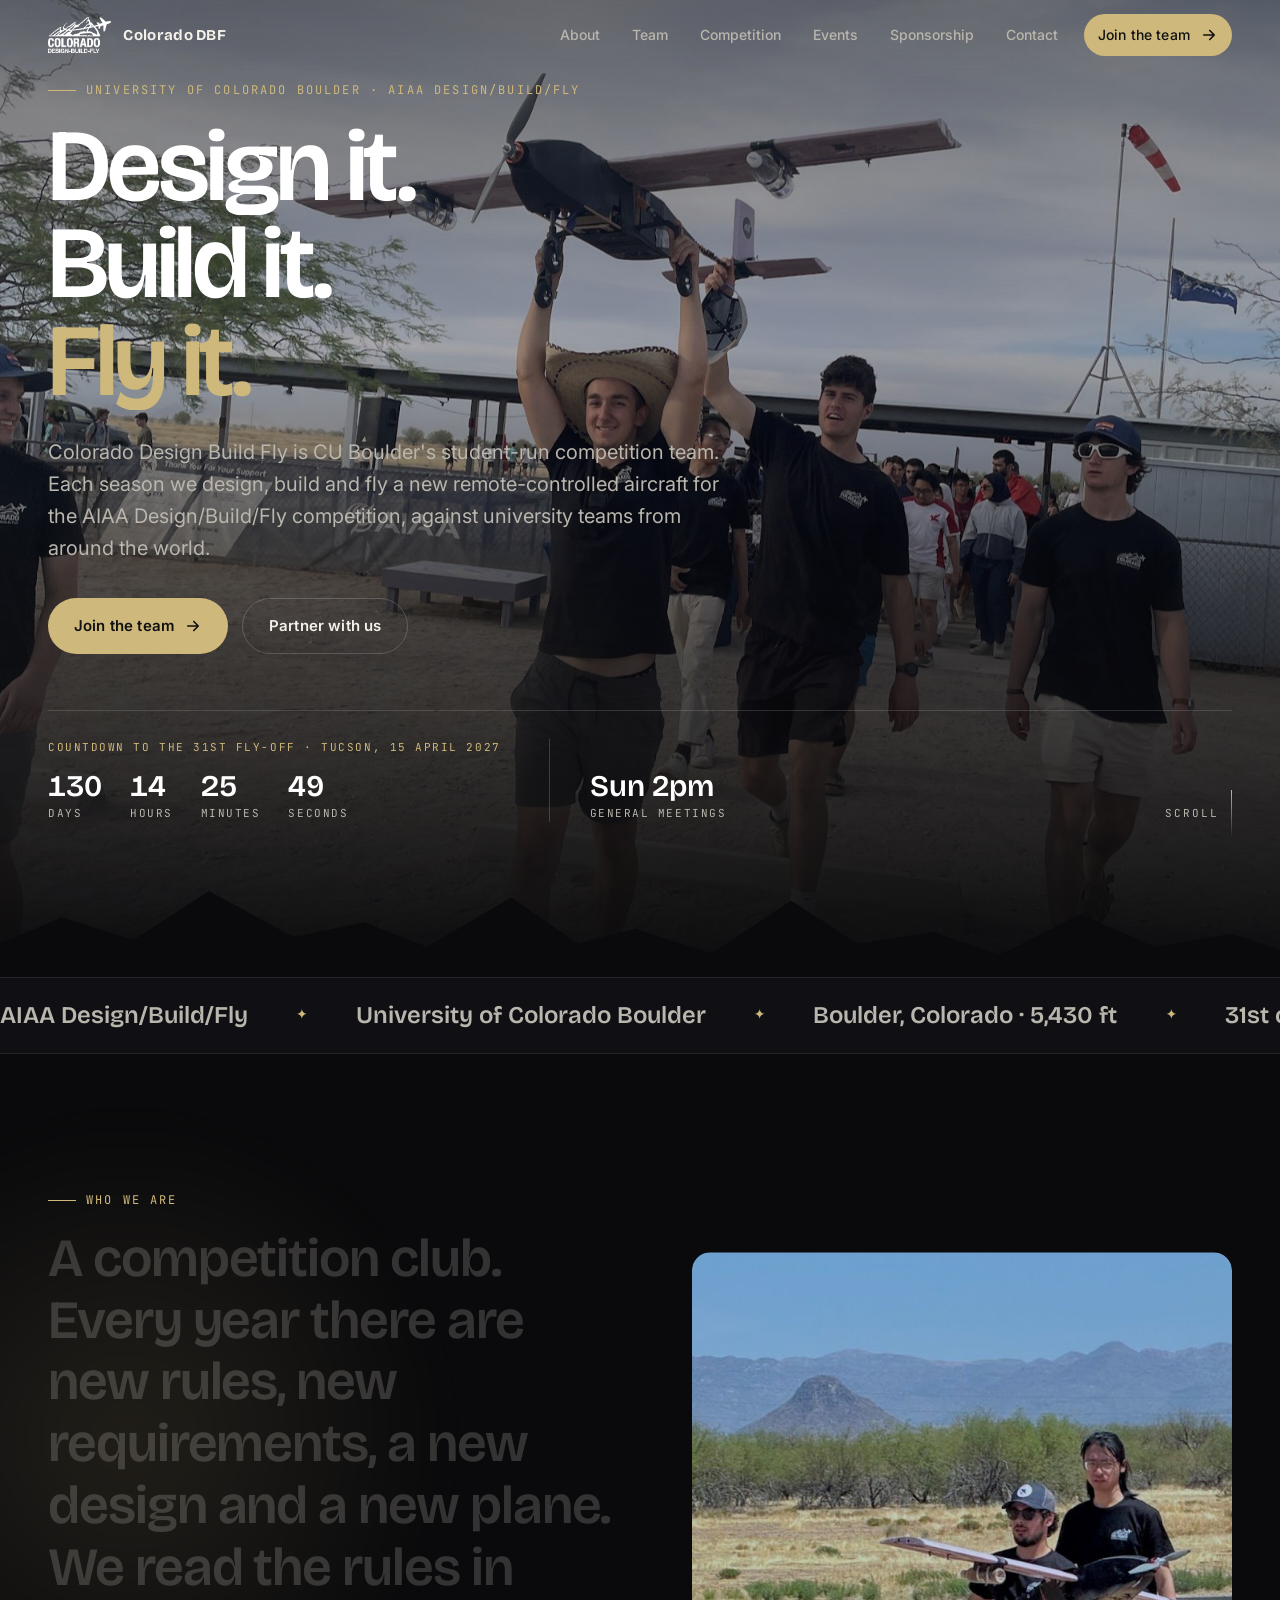
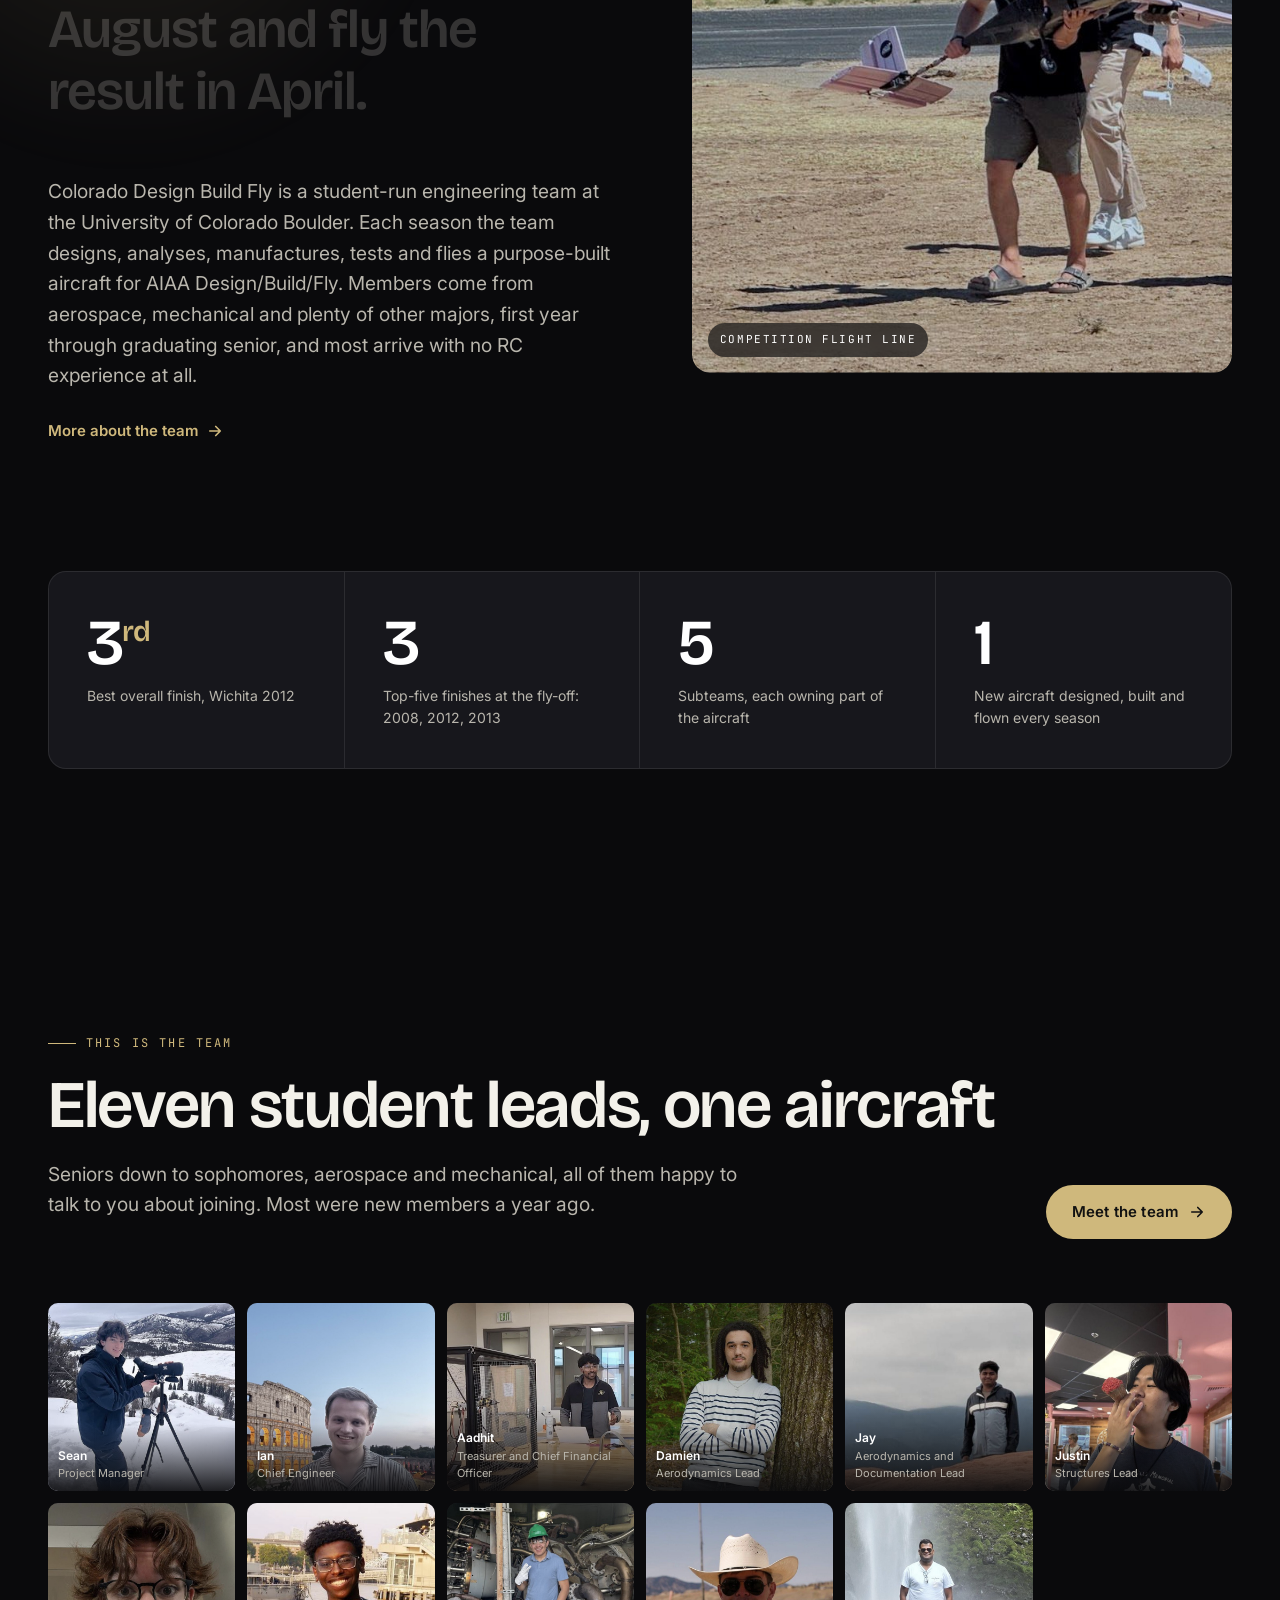
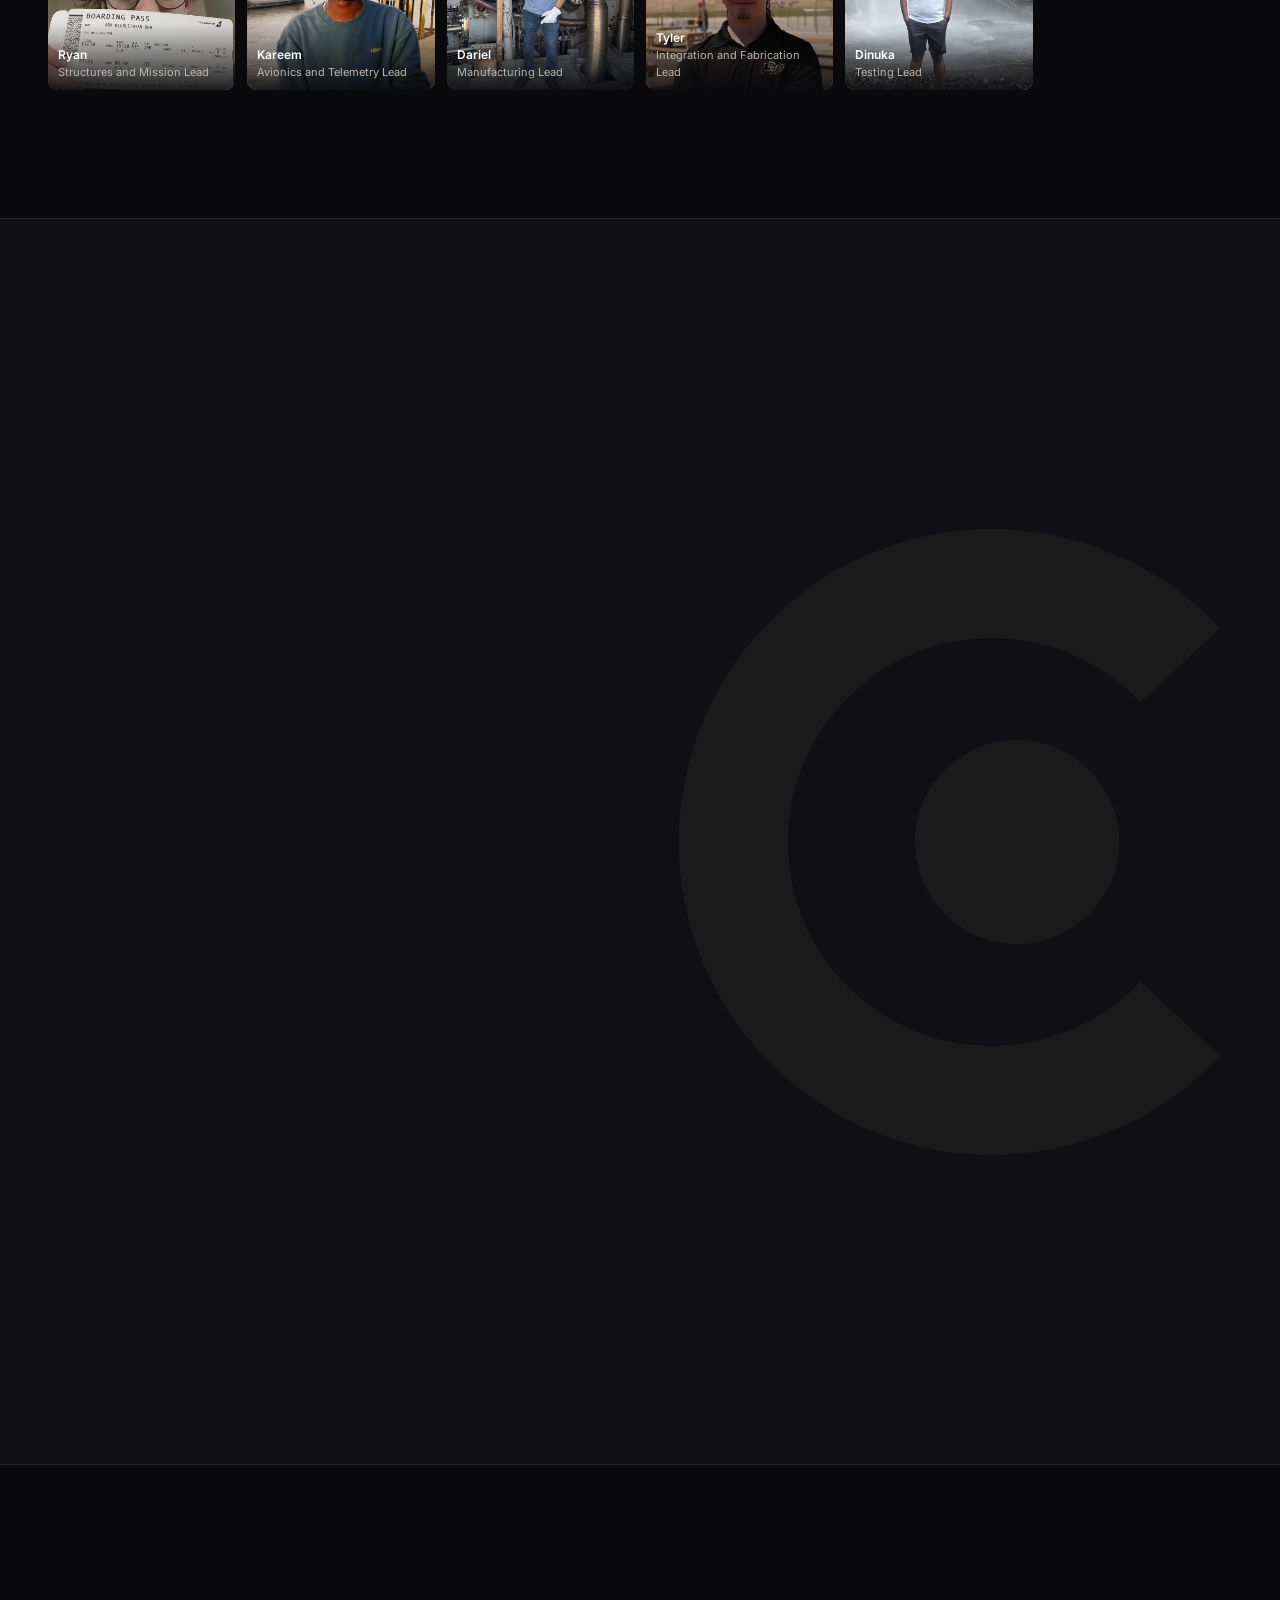
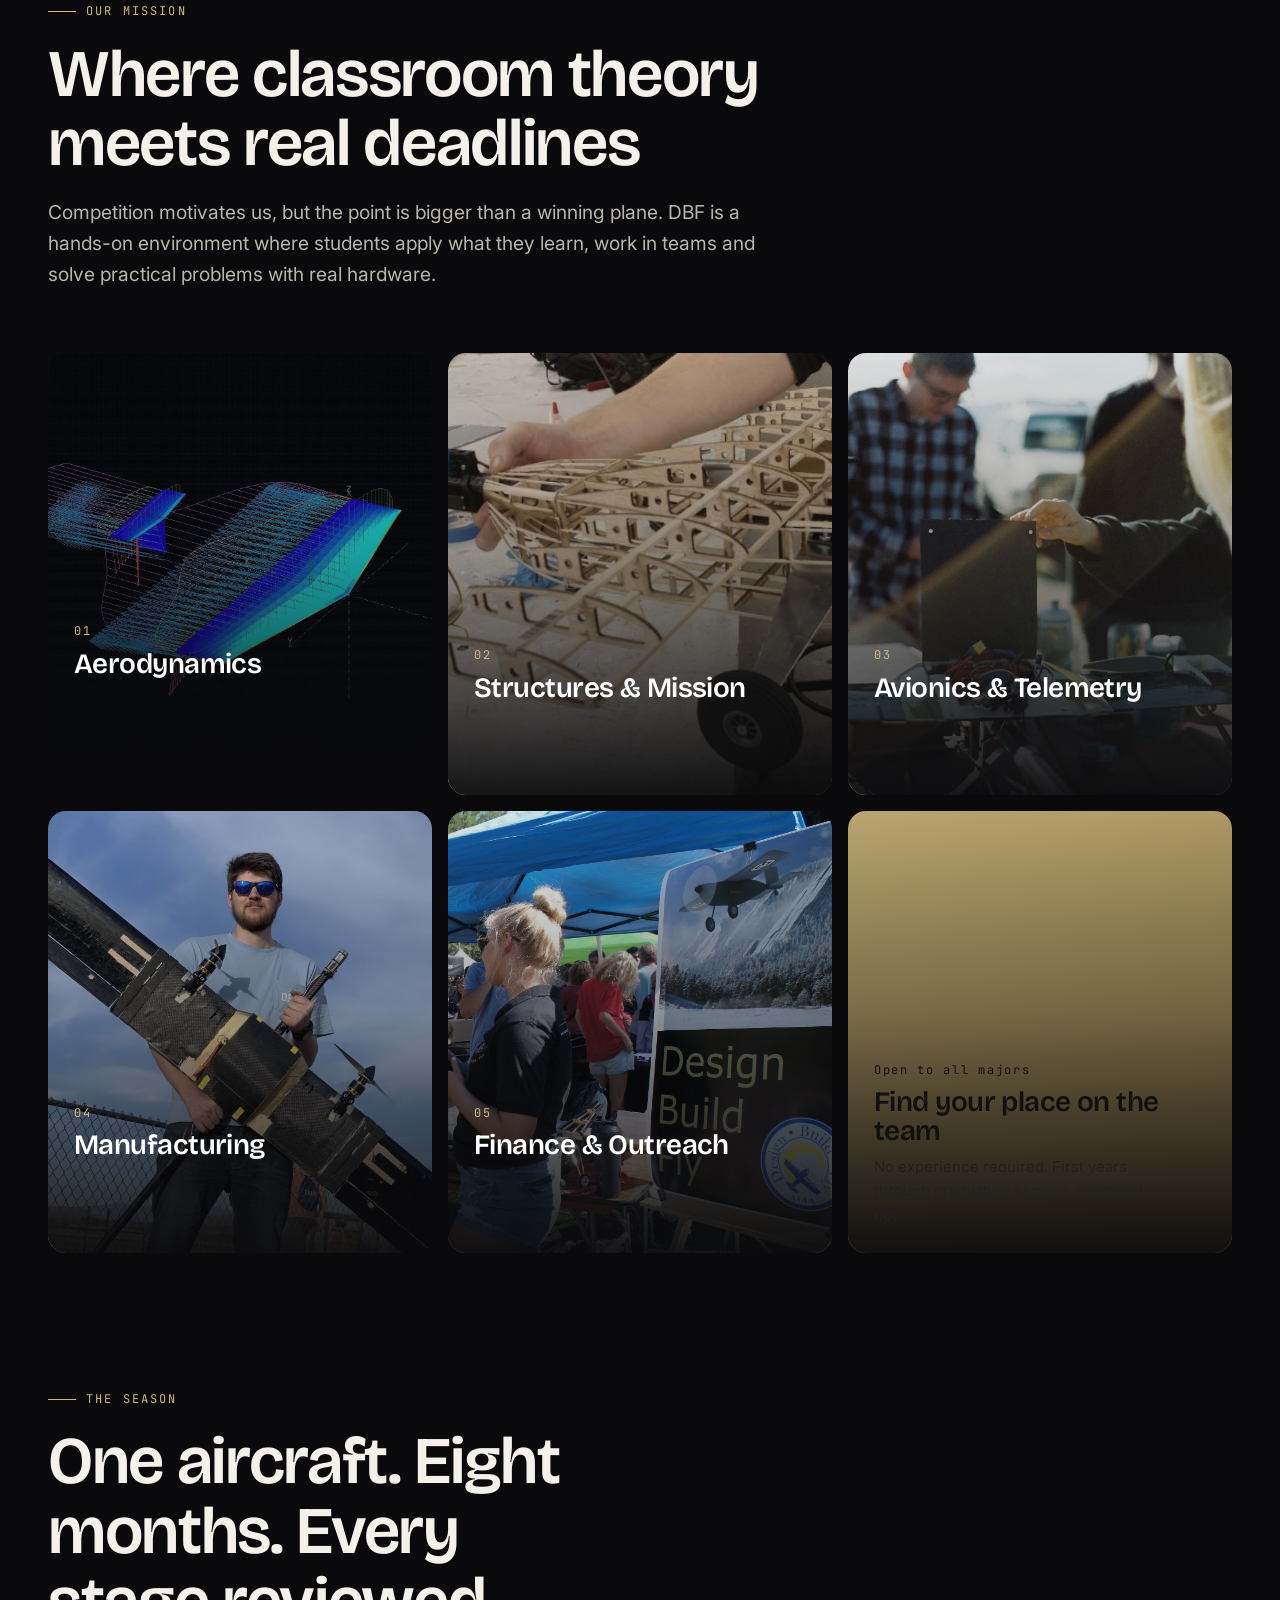
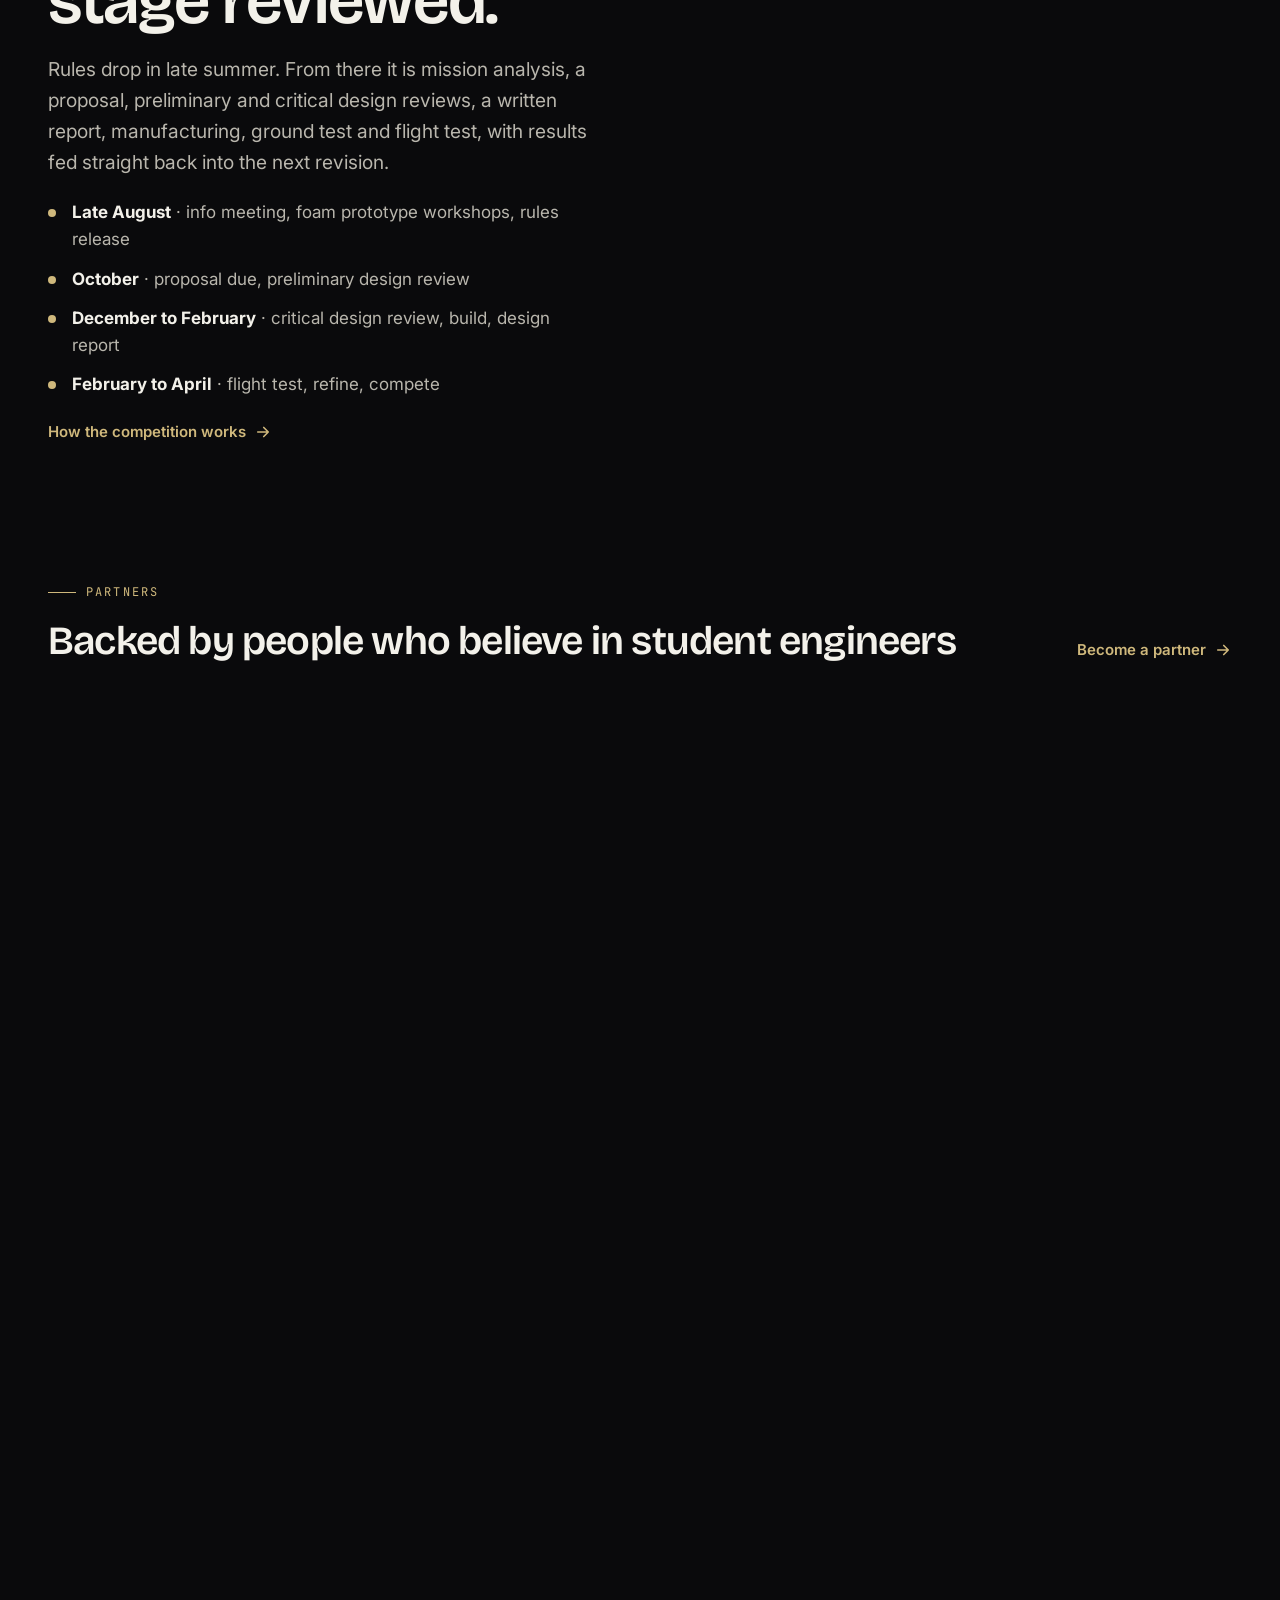
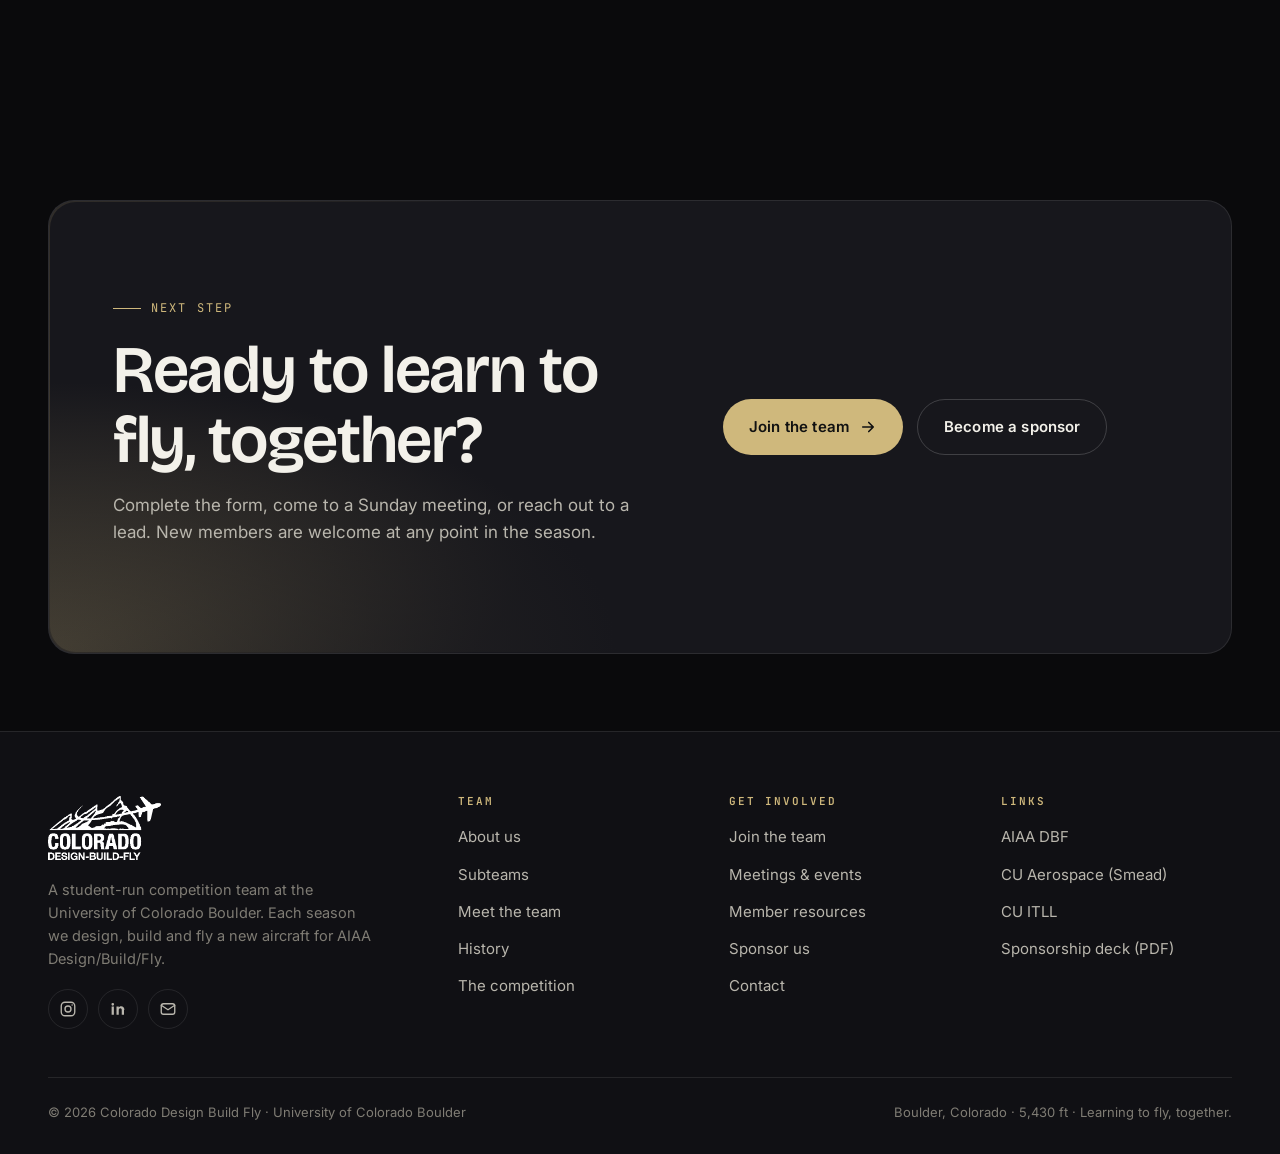
==== index.html @ 548982bf "Add Celsius as a Supporting Partner" ====
<!DOCTYPE html>
<html lang="en">
<head>
  <meta charset="utf-8">
  <meta name="viewport" content="width=device-width, initial-scale=1">
  <title>Colorado Design Build Fly · CU Boulder AIAA DBF Team</title>
  <meta name="description" content="Colorado Design Build Fly is the University of Colorado Boulder's student-run team for the AIAA Design/Build/Fly competition. Join us, sponsor us, or follow the season.">
  <link rel="canonical" href="https://www.coloradodbf.org/">
  <meta property="og:title" content="Colorado Design Build Fly · CU Boulder AIAA DBF Team">
  <meta property="og:description" content="Colorado Design Build Fly is the University of Colorado Boulder's student-run team for the AIAA Design/Build/Fly competition. Join us, sponsor us, or follow the season.">
  <meta property="og:image" content="https://www.coloradodbf.org/assets/img/og-image.jpg">
  <meta property="og:type" content="website">
  <meta name="theme-color" content="#0a0a0c">
  <link rel="icon" type="image/png" sizes="32x32" href="assets/img/favicon-32.png">
  <link rel="icon" type="image/png" sizes="192x192" href="assets/img/favicon-192.png">
  <link rel="apple-touch-icon" href="assets/img/apple-touch-icon.png">
  <link rel="preconnect" href="https://fonts.googleapis.com">
  <link rel="preconnect" href="https://fonts.gstatic.com" crossorigin>
  <link href="https://fonts.googleapis.com/css2?family=Bricolage+Grotesque:opsz,wght@12..96,500;12..96,600;12..96,700&family=Inter:wght@400;500;600&family=JetBrains+Mono:wght@400;600&display=swap" rel="stylesheet">
  <link rel="stylesheet" href="assets/css/style.css?v=cecfa8bb">
</head>
<body>
<a class="skip" href="#main">Skip to content</a>
<div class="progress" aria-hidden="true"></div>
<header class="nav">
  <div class="wrap">
    <a class="nav__brand" href="index.html" aria-label="Colorado DBF home">
      <img src="assets/brand/logo-white.png" alt="Colorado Design Build Fly" width="64" height="36">
      <span>Colorado DBF</span>
    </a>
    <nav class="nav__links" aria-label="Primary">
      <a href="about.html">About</a><a href="team.html">Team</a><a href="competition.html">Competition</a><a href="events.html">Events</a><a href="sponsorship.html">Sponsorship</a><a href="contact.html">Contact</a>
      <a class="btn btn--sm nav__cta" href="join.html">Join the team <svg class="arrow" width="18" height="18" viewBox="0 0 24 24" fill="none" stroke="currentColor" stroke-width="2.2" stroke-linecap="round" stroke-linejoin="round"><path d="M5 12h14M13 6l6 6-6 6"/></svg></a>
    </nav>
    <button class="nav__toggle" aria-expanded="false" aria-controls="drawer" aria-label="Menu"><span></span><span></span><span></span></button>
  </div>
</header>
<div class="drawer" id="drawer">
  <a href="index.html">Home</a><a href="about.html">About</a><a href="team.html">Team</a><a href="competition.html">Competition</a><a href="events.html">Events</a><a href="sponsorship.html">Sponsorship</a><a href="contact.html">Contact</a><a href="resources.html">Member resources</a><a href="join.html">Join the team</a>
  <div class="drawer__foot">University of Colorado Boulder · AIAA Design/Build/Fly</div>
</div>
<main id="main">

<section class="hero">
  <div class="hero__media"><img src="assets/img/team/hero-victory.jpg" alt="Colorado DBF members carrying the competition aircraft off the flight line" fetchpriority="high"></div>
  <div class="hero__shade"></div>
  <canvas class="hero__flow" aria-hidden="true"></canvas>
  <div class="wrap hero__inner">
    <span class="eyebrow" style="animation:fadeUp 1s .2s var(--ease-out) forwards;opacity:0">University of Colorado Boulder · AIAA Design/Build/Fly</span>
    <h1 class="h-xl hero__title">
      <span class="line"><span>Design it.</span></span>
      <span class="line"><span>Build it.</span></span>
      <span class="line"><span><em>Fly it.</em></span></span>
    </h1>
    <p class="hero__sub">Colorado Design Build Fly is CU Boulder's student-run competition team. Each season we design, build and fly a new remote-controlled aircraft for the AIAA Design/Build/Fly competition, against university teams from around the world.</p>
    <div class="btn-row hero__cta">
      <a class="btn" href="join.html">Join the team <svg class="arrow" width="18" height="18" viewBox="0 0 24 24" fill="none" stroke="currentColor" stroke-width="2.2" stroke-linecap="round" stroke-linejoin="round"><path d="M5 12h14M13 6l6 6-6 6"/></svg></a>
      <a class="btn btn--ghost" href="sponsorship.html">Partner with us</a>
    </div>
    <div class="hero__meta hero__meta--count">
      <div class="countdown" data-countdown="2027-04-15T08:00:00-07:00" data-countdown-end="2027-04-18T20:00:00-07:00">
        <span class="countdown__label">Countdown to the 31st fly-off · Tucson, 15 April 2027</span>
        <div class="countdown__units">
          <div><b data-cd="d">0</b><small>Days</small></div>
          <div><b data-cd="h">00</b><small>Hours</small></div>
          <div><b data-cd="m">00</b><small>Minutes</small></div>
          <div><b data-cd="s">00</b><small>Seconds</small></div>
        </div>
      </div>
      <div class="hero__meet"><b>Sun 2pm</b><small>General meetings</small></div>
    </div>
  </div>
  <div class="hero__scroll"><span>Scroll</span><i></i></div>
  <svg class="flatirons" viewBox="0 0 1440 140" preserveAspectRatio="none" aria-hidden="true"><path d="M0 140 L0 98 L70 66 L150 94 L235 34 L330 90 L410 72 L480 102 L575 42 L650 98 L715 80 L800 110 L890 46 L965 98 L1050 84 L1125 112 L1215 62 L1300 102 L1385 86 L1440 106 L1440 140 Z"/></svg>
</section>

<div class="marquee" aria-hidden="true">
  <div class="marquee__track">
    <span>AIAA Design/Build/Fly</span><span>University of Colorado Boulder</span><span>Boulder, Colorado · 5,430 ft</span><span>31st competition · Tucson · April 2027</span><span>General meetings Sundays at 2</span><span>Learning to fly, together</span>
    <span>AIAA Design/Build/Fly</span><span>University of Colorado Boulder</span><span>Boulder, Colorado · 5,430 ft</span><span>31st competition · Tucson · April 2027</span><span>General meetings Sundays at 2</span><span>Learning to fly, together</span>
  </div>
</div>

<section class="section">
  <div class="glow" style="left:-20vw;top:0"></div>
  <div class="wrap">
    <div class="split">
      <div>
        <span class="eyebrow">Who we are</span>
        <p class="scrub">A competition club. Every year there are **new rules, new requirements, a new design and a new plane.** We read the rules in August and fly the result in April.</p>
        <p class="lead" style="margin-top:28px">Colorado Design Build Fly is a student-run engineering team at the University of Colorado Boulder. Each season the team designs, analyses, manufactures, tests and flies a purpose-built aircraft for AIAA Design/Build/Fly. Members come from aerospace, mechanical and plenty of other majors, first year through graduating senior, and most arrive with no RC experience at all.</p>
        <div class="btn-row" style="margin-top:28px">
          <a class="link-arrow" href="about.html">More about the team <svg class="arrow" width="18" height="18" viewBox="0 0 24 24" fill="none" stroke="currentColor" stroke-width="2.2" stroke-linecap="round" stroke-linejoin="round"><path d="M5 12h14M13 6l6 6-6 6"/></svg></a>
        </div>
      </div>
      <div class="split__media" data-reveal="right">
        <div class="media media--tall media--reveal">
          <img src="assets/img/team/runway-walk.jpg" alt="Team members walking the aircraft out to the runway at competition" loading="lazy">
          <span class="media__tag">Competition flight line</span>
        </div>
      </div>
    </div>
  </div>
</section>

<section class="section section--flush">
  <div class="wrap">
    <div class="stats" data-reveal>
      <div><b><span data-count="3">0</span><sup>rd</sup></b><small>Best overall finish, Wichita 2012</small></div>
      <div><b><span data-count="3">0</span></b><small>Top-five finishes at the fly-off: 2008, 2012, 2013</small></div>
      <div><b><span data-count="5">0</span></b><small>Subteams, each owning part of the aircraft</small></div>
      <div><b><span data-count="1">0</span></b><small>New aircraft designed, built and flown every season</small></div>
    </div>
  </div>
</section>

<section class="section" id="team">
  <div class="wrap">
    <div class="section-head" style="display:flex;justify-content:space-between;align-items:flex-end;gap:24px;max-width:none;flex-wrap:wrap">
      <div>
        <span class="eyebrow">This is the team</span>
        <h2 class="h-lg">Eleven student leads, one aircraft</h2>
        <p class="lead">Seniors down to sophomores, aerospace and mechanical, all of them happy to talk to you about joining. Most were new members a year ago.</p>
      </div>
      <a class="btn" href="team.html">Meet the team <svg class="arrow" width="18" height="18" viewBox="0 0 24 24" fill="none" stroke="currentColor" stroke-width="2.2" stroke-linecap="round" stroke-linejoin="round"><path d="M5 12h14M13 6l6 6-6 6"/></svg></a>
    </div>
    <div class="faces stagger"><a href="team.html"><img src="assets/img/leads/sean-harrington.jpg" alt="Sean Harrington" loading="lazy"><span>Sean<small>Project Manager</small></span></a><a href="team.html"><img src="assets/img/leads/ian-van-de-lindt.jpg" alt="Ian van de Lindt" loading="lazy"><span>Ian<small>Chief Engineer</small></span></a><a href="team.html"><img src="assets/img/leads/aadhit-gopinath.jpg" alt="Aadhit Gopinath" loading="lazy"><span>Aadhit<small>Treasurer and Chief Financial Officer</small></span></a><a href="team.html"><img src="assets/img/leads/damien.jpg" alt="Damien" loading="lazy"><span>Damien<small>Aerodynamics Lead</small></span></a><a href="team.html"><img src="assets/img/leads/jay.jpg" alt="Jay" loading="lazy"><span>Jay<small>Aerodynamics and Documentation Lead</small></span></a><a href="team.html"><img src="assets/img/leads/justin-yaung.jpg" alt="Justin Yaung" loading="lazy"><span>Justin<small>Structures Lead</small></span></a><a href="team.html"><img src="assets/img/leads/ryan-aba-riebli.jpg" alt="Ryan Aba Riebli" loading="lazy"><span>Ryan<small>Structures and Mission Lead</small></span></a><a href="team.html"><img src="assets/img/leads/kareem-ahmed.jpg" alt="Kareem Ahmed" loading="lazy"><span>Kareem<small>Avionics and Telemetry Lead</small></span></a><a href="team.html"><img src="assets/img/leads/dariel-morales.jpg" alt="Dariel Morales" loading="lazy"><span>Dariel<small>Manufacturing Lead</small></span></a><a href="team.html"><img src="assets/img/leads/tyler-brining.jpg" alt="Tyler Brining" loading="lazy"><span>Tyler<small>Integration and Fabrication Lead</small></span></a><a href="team.html"><img src="assets/img/leads/dinuka-hannadige.jpg" alt="Dinuka Hannadige" loading="lazy"><span>Dinuka<small>Testing Lead</small></span></a></div>
  </div>
</section>

<section class="section legacy">
  <svg class="legacy__c" viewBox="0 0 100 100" aria-hidden="true"><path d="M74 24 A38 38 0 1 0 74 76" fill="none" stroke="currentColor" stroke-width="16"/><circle cx="50" cy="50" r="15" fill="currentColor"/></svg>
  <div class="wrap">
    <div class="split" style="align-items:center">
      <div data-reveal>
        <span class="eyebrow">Built in Boulder</span>
        <div class="est"><span>Elev.</span>5,430</div>
        <h2 class="h-lg" style="margin-top:14px">Designed a mile up, in the shadow of the Flatirons</h2>
        <p class="lead" style="margin-top:18px">Everything we build is designed, built and test-flown in Boulder, Colorado, at 5,430 feet. The air here is roughly 15 percent thinner than at sea level, so every wing has to make more lift and every propeller has to work harder. When the aircraft flies in Tucson or Wichita, it has already been proven somewhere harder.</p>
        <ul class="list" style="margin-top:22px">
          <li><b>CU Boulder</b>&nbsp;· home of the Ann and H.J. Smead Department of Aerospace Engineering Sciences, ranked eighth in the nation for graduate aerospace engineering by U.S. News in 2026, with nineteen CU affiliates who have flown as NASA astronauts</li>
          <li><b>Colorado</b>&nbsp;· more aerospace jobs per capita than any other state, which is where a lot of our alumni end up</li>
          <li><b>Since 2003</b>&nbsp;· CU Boulder aircraft with Buffalo names, from Water Buffalo and Buffalo Wings to H2BuffalO and Ralphie's Revenge</li>
          <li><b>Wichita, 2012</b>&nbsp;· third place overall with H2BuffalO, the team's best finish at the AIAA fly-off</li>
        </ul>
        <a class="link-arrow" style="margin-top:24px" href="competition.html#record">Every result since 2003 <svg class="arrow" width="18" height="18" viewBox="0 0 24 24" fill="none" stroke="currentColor" stroke-width="2.2" stroke-linecap="round" stroke-linejoin="round"><path d="M5 12h14M13 6l6 6-6 6"/></svg></a>
      </div>
      <div class="split__media" data-reveal="right">
        <div class="media media--reveal"><img src="assets/img/history/wichita-2012.jpg" alt="The 2012 Colorado DBF team in Wichita, Kansas, where the team placed third overall" loading="lazy"><span class="media__tag">Wichita, 2012 · 3rd place</span></div>
      </div>
    </div>
  </div>
</section>

<section class="section" id="subteams">
  <div class="wrap">
    <div class="section-head">
      <span class="eyebrow">Our mission</span>
      <h2 class="h-lg">Where classroom theory meets real deadlines</h2>
      <p class="lead">Competition motivates us, but the point is bigger than a winning plane. DBF is a hands-on environment where students apply what they learn, work in teams and solve practical problems with real hardware.</p>
    </div>
    <div class="tiles stagger">
      <a class="tile" href="about.html#aerodynamics">
        <img src="assets/img/subteams/aerodynamics.jpg" alt="CFD pressure plot of the wing" loading="lazy">
        <div class="tile__body"><span class="card__num">01</span><h3>Aerodynamics</h3><p>Lifting surfaces, aircraft dynamics and propulsion. Airfoil selection, sizing, stability and control, and the mission simulation.</p></div>
      </a>
      <a class="tile" href="about.html#structures">
        <img src="assets/img/subteams/structures.jpg" alt="Balsa and plywood airframe structure under construction" loading="lazy">
        <div class="tile__body"><span class="card__num">02</span><h3>Structures &amp; Mission</h3><p>The airframe, sized for weight and serviceability, plus the payload bays and mechanisms that score points.</p></div>
      </a>
      <a class="tile" href="about.html#avionics">
        <img src="assets/img/subteams/avionics.jpg" alt="Avionics work on the aircraft at the field" loading="lazy">
        <div class="tile__body"><span class="card__num">03</span><h3>Avionics &amp; Telemetry</h3><p>Flight-test data logging, real-time telemetry, wiring, PCB design and control of every moving part on the aircraft.</p></div>
      </a>
      <a class="tile" href="about.html#manufacturing">
        <img src="assets/img/resources/laser-wing.jpg" alt="Student holding a laser-cut wing section" loading="lazy">
        <div class="tile__body"><span class="card__num">04</span><h3>Manufacturing</h3><p>Foam prototypes, laser-cut and 3D-printed parts, carbon layups, integration, fabrication and the flight test campaign.</p></div>
      </a>
      <a class="tile" href="about.html#finance">
        <img src="assets/img/subteams/business.jpg" alt="Team tabling at a campus outreach event" loading="lazy">
        <div class="tile__body"><span class="card__num">05</span><h3>Finance &amp; Outreach</h3><p>Program spending, sponsor relationships, external funding and the team's public presence.</p></div>
      </a>
      <a class="tile" href="join.html" style="background:linear-gradient(160deg,var(--gold),#8f7a44)">
        <div class="tile__body" style="transform:none"><span class="card__num" style="color:#111">Open to all majors</span><h3 style="color:#111">Find your place on the team</h3><p style="color:#222;opacity:1;transform:none">No experience required. First years through graduating seniors, engineering or not.</p></div>
      </a>
    </div>
  </div>
</section>

<section class="section section--flush">
  <div class="wrap">
    <div class="split split--rev">
      <div class="split__media" data-reveal="left">
        <div class="media media--reveal">
          <img src="assets/img/aircraft/2025-2026.jpg" alt="The 2025 to 2026 aircraft on the runway" loading="lazy">
          <span class="media__tag">2025 to 2026 aircraft</span>
        </div>
      </div>
      <div>
        <span class="eyebrow">The season</span>
        <h2 class="h-lg">One aircraft. Eight months. Every stage reviewed.</h2>
        <p class="lead" style="margin-top:18px">Rules drop in late summer. From there it is mission analysis, a proposal, preliminary and critical design reviews, a written report, manufacturing, ground test and flight test, with results fed straight back into the next revision.</p>
        <ul class="list" style="margin-top:22px">
          <li><b>Late August</b>&nbsp;· info meeting, foam prototype workshops, rules release</li>
          <li><b>October</b>&nbsp;· proposal due, preliminary design review</li>
          <li><b>December to February</b>&nbsp;· critical design review, build, design report</li>
          <li><b>February to April</b>&nbsp;· flight test, refine, compete</li>
        </ul>
        <a class="link-arrow" style="margin-top:22px" href="competition.html">How the competition works <svg class="arrow" width="18" height="18" viewBox="0 0 24 24" fill="none" stroke="currentColor" stroke-width="2.2" stroke-linecap="round" stroke-linejoin="round"><path d="M5 12h14M13 6l6 6-6 6"/></svg></a>
      </div>
    </div>
  </div>
</section>

<section class="section section--flush">
  <div class="wrap">
    <div class="section-head" style="display:flex;justify-content:space-between;align-items:flex-end;gap:24px;max-width:none;flex-wrap:wrap">
      <div>
        <span class="eyebrow">Partners</span>
        <h2 class="h-md">Backed by people who believe in student engineers</h2>
      </div>
      <a class="link-arrow" href="sponsorship.html">Become a partner <svg class="arrow" width="18" height="18" viewBox="0 0 24 24" fill="none" stroke="currentColor" stroke-width="2.2" stroke-linecap="round" stroke-linejoin="round"><path d="M5 12h14M13 6l6 6-6 6"/></svg></a>
    </div>
    <div class="spotlight stagger">
      <article class="spot spot--light">
        <span class="spot__tag">Strategic partner</span>
        <div class="spot__logo"><img src="assets/img/sponsors/engineering-excellence-fund.png" alt="Engineering Excellence Fund, CU Boulder" loading="lazy"></div>
        <div class="spot__body">
          <span class="spot__meta">CU Boulder · College of Engineering and Applied Science</span>
          <h3>Engineering Excellence Fund</h3>
          <p>Funded by engineering student fees, the EEF backs student projects and organizations across the college. For Colorado DBF it is the foundation of each season's budget, from airframe materials to the trip to the fly-off.</p>
          <a class="link-arrow" href="https://www.colorado.edu/program/eef/" target="_blank" rel="noopener">About the EEF <svg class="arrow" width="18" height="18" viewBox="0 0 24 24" fill="none" stroke="currentColor" stroke-width="2.2" stroke-linecap="round" stroke-linejoin="round"><path d="M5 12h14M13 6l6 6-6 6"/></svg></a>
        </div>
      </article>
      <article class="spot">
        <span class="spot__tag">Strategic partner</span>
        <div class="spot__logo"><img src="assets/img/sponsors/boom-supersonic.svg" alt="Boom Supersonic" loading="lazy"></div>
        <div class="spot__body">
          <span class="spot__meta">Centennial, Colorado</span>
          <h3>Boom Supersonic</h3>
          <p>Boom is building Overture, a supersonic airliner, a short drive from campus, and its XB-1 demonstrator broke the sound barrier in January 2025. A Colorado aerospace company backing the next generation of Colorado aerospace engineers.</p>
          <a class="link-arrow" href="https://boomsupersonic.com/" target="_blank" rel="noopener">Visit Boom <svg class="arrow" width="18" height="18" viewBox="0 0 24 24" fill="none" stroke="currentColor" stroke-width="2.2" stroke-linecap="round" stroke-linejoin="round"><path d="M5 12h14M13 6l6 6-6 6"/></svg></a>
        </div>
      </article>
      <article class="spot">
        <span class="spot__tag">Strategic partner</span>
        <div class="spot__logo"><img src="assets/img/sponsors/atlas-motion.svg" alt="Atlas Motion Systems" loading="lazy"></div>
        <div class="spot__body">
          <span class="spot__meta">Southern California</span>
          <h3>Atlas Motion Systems</h3>
          <p>Atlas designs and builds brushless DC motors and actuators for drones and robots, engineered around each customer's program and manufactured at scale. Electric propulsion is the heart of every DBF aircraft, so having a motor company in our corner matters.</p>
          <a class="link-arrow" href="https://atlasmotion.com/" target="_blank" rel="noopener">Visit Atlas Motion <svg class="arrow" width="18" height="18" viewBox="0 0 24 24" fill="none" stroke="currentColor" stroke-width="2.2" stroke-linecap="round" stroke-linejoin="round"><path d="M5 12h14M13 6l6 6-6 6"/></svg></a>
        </div>
      </article>
    </div>
    <div class="logos stagger">
      <div aria-label="Normal"><img src="assets/img/sponsors/normal.svg" alt="Normal" loading="lazy"></div>
      <a href="https://www.ntop.com/" target="_blank" rel="noopener" aria-label="nTop"><img src="assets/img/sponsors/ntop.svg" alt="nTop" loading="lazy"></a>
      <a href="https://www.easycomposites.co.uk/" target="_blank" rel="noopener" aria-label="Easy Composites"><img src="assets/img/sponsors/easy-composites.svg" alt="Easy Composites" loading="lazy"></a>
      <a href="https://www.xometry.com/" target="_blank" rel="noopener" aria-label="Xometry"><img src="assets/img/sponsors/xometry.svg" alt="Xometry" loading="lazy"></a>
      <a href="https://sendcutsend.com/" target="_blank" rel="noopener" aria-label="SendCutSend"><img src="assets/img/sponsors/sendcutsend.svg" alt="SendCutSend" loading="lazy"></a>
      <a href="https://www.matterhackers.com/" target="_blank" rel="noopener" aria-label="MatterHackers"><img src="assets/img/sponsors/matterhackers.svg" alt="MatterHackers" loading="lazy"></a>
      <a href="https://www.celsius.com/" target="_blank" rel="noopener" aria-label="Celsius"><img src="assets/img/sponsors/celsius.svg" alt="Celsius" loading="lazy"></a>
      <a href="https://www.cosmospizza.com/" target="_blank" rel="noopener" aria-label="Cosmo's Pizza"><img src="assets/img/sponsors/cosmos-pizza.png" alt="Cosmo's Pizza" loading="lazy"></a>
      <a href="https://www.ansys.com/" target="_blank" rel="noopener" aria-label="Ansys"><img src="assets/img/sponsors/ansys.svg" alt="Ansys" loading="lazy"></a>
      <a href="https://www.solidworks.com/" target="_blank" rel="noopener" aria-label="SOLIDWORKS"><img src="assets/img/sponsors/solidworks.svg" alt="SOLIDWORKS" loading="lazy"></a>
      <a href="https://www.autodesk.com/products/fusion-360/overview" target="_blank" rel="noopener" aria-label="Autodesk Fusion"><img src="assets/img/sponsors/fusion.svg" alt="Autodesk Fusion" loading="lazy"></a>
      <a href="https://github.com/" target="_blank" rel="noopener" aria-label="GitHub"><img src="assets/img/sponsors/github.png" alt="GitHub" loading="lazy"></a>
    </div>
  </div>
</section>
<section class="section section--tight">
  <div class="wrap">
    <div class="cta" data-reveal>
      <div class="cta__grid">
        <div>
          <span class="eyebrow">Next step</span>
          <h2 class="h-lg">Ready to learn to fly, together?</h2>
          <p style="margin-top:16px">Complete the form, come to a Sunday meeting, or reach out to a lead. New members are welcome at any point in the season.</p>
        </div>
        <div class="btn-row">
          <a class="btn" href="join.html">Join the team <svg class="arrow" width="18" height="18" viewBox="0 0 24 24" fill="none" stroke="currentColor" stroke-width="2.2" stroke-linecap="round" stroke-linejoin="round"><path d="M5 12h14M13 6l6 6-6 6"/></svg></a>
          <a class="btn btn--ghost" href="sponsorship.html">Become a sponsor</a>
        </div>
      </div>
    </div>
  </div>
</section>
</main>
<footer class="footer">
  <div class="wrap">
    <div class="footer__grid">
      <div class="footer__brand">
        <img src="assets/brand/logo-white.png" alt="Colorado Design Build Fly">
        <p>A student-run competition team at the University of Colorado Boulder. Each season we design, build and fly a new aircraft for AIAA Design/Build/Fly.</p>
        <div class="social">
          <a href="https://www.instagram.com/coloradodbf/" target="_blank" rel="noopener" aria-label="Instagram"><svg viewBox="0 0 24 24" fill="none" stroke="currentColor" stroke-width="1.8" stroke-linecap="round" stroke-linejoin="round"><rect x="3" y="3" width="18" height="18" rx="5"/><circle cx="12" cy="12" r="4"/><circle cx="17.5" cy="6.5" r="1" fill="currentColor" stroke="none"/></svg></a>
          <a href="https://www.linkedin.com/company/colorado-dbf/" target="_blank" rel="noopener" aria-label="LinkedIn"><svg viewBox="0 0 24 24" fill="currentColor"><path d="M6.5 8.5h-3v11h3v-11zM5 4a1.75 1.75 0 1 0 0 3.5A1.75 1.75 0 0 0 5 4zm15.5 9.2c0-3.1-1.7-4.9-4.3-4.9-1.6 0-2.7.8-3.2 1.7V8.5h-3v11h3v-5.8c0-1.6.7-2.6 2.1-2.6 1.3 0 1.9.9 1.9 2.6v5.8h3v-6.3z"/></svg></a>
          <a href="mailto:dbf@colorado.edu" aria-label="Email"><svg viewBox="0 0 24 24" fill="none" stroke="currentColor" stroke-width="1.8" stroke-linecap="round" stroke-linejoin="round"><rect x="3" y="5" width="18" height="14" rx="3"/><path d="m3 7 9 6 9-6"/></svg></a>
        </div>
      </div>
      <div>
        <h4>Team</h4>
        <ul>
          <li><a href="about.html">About us</a></li>
          <li><a href="about.html#subteams">Subteams</a></li>
          <li><a href="team.html">Meet the team</a></li>
          <li><a href="about.html#history">History</a></li>
          <li><a href="competition.html">The competition</a></li>
        </ul>
      </div>
      <div>
        <h4>Get involved</h4>
        <ul>
          <li><a href="join.html">Join the team</a></li>
          <li><a href="events.html">Meetings &amp; events</a></li>
          <li><a href="resources.html">Member resources</a></li>
          <li><a href="sponsorship.html">Sponsor us</a></li>
          <li><a href="contact.html">Contact</a></li>
        </ul>
      </div>
      <div>
        <h4>Links</h4>
        <ul>
          <li><a href="https://www.aiaa.org/dbf" target="_blank" rel="noopener">AIAA DBF</a></li>
          <li><a href="https://www.colorado.edu/aerospace/" target="_blank" rel="noopener">CU Aerospace (Smead)</a></li>
          <li><a href="https://www.colorado.edu/itll/" target="_blank" rel="noopener">CU ITLL</a></li>
          <li><a href="assets/docs/Colorado-DBF-Partnership-Proposal-2026-27.pdf" target="_blank" rel="noopener">Sponsorship deck (PDF)</a></li>
        </ul>
      </div>
    </div>
    <div class="footer__bottom">
      <span>&copy; <span data-year>2026</span> Colorado Design Build Fly · University of Colorado Boulder</span>
      <span>Boulder, Colorado · 5,430 ft · Learning to fly, together.</span>
    </div>
  </div>
</footer>
<script src="assets/js/main.js?v=5e89887b" defer></script>
</body>
</html>
---- assets/css/style.css ----
/* ==========================================================================
   Colorado Design Build Fly  |  site stylesheet
   Dark, gold-accented look built around the black/white team logo and
   CU Boulder gold (#CFB87C). Single stylesheet, no build step.
   ========================================================================== */

:root {
  --bg: #0a0a0c;
  --bg-2: #101014;
  --surface: #17171c;
  --surface-2: #1f1f26;
  --line: rgba(255, 255, 255, 0.09);
  --line-strong: rgba(255, 255, 255, 0.18);
  --text: #f3f1ea;
  --text-2: #b9b6ad;
  --muted: #7f7c74;
  --gold: #cfb87c;
  --gold-2: #e8d59c;
  --gold-dim: rgba(207, 184, 124, 0.14);
  --sky: #8ec5ff;
  --danger: #ff6b6b;

  --font-display: "Bricolage Grotesque", "Inter", system-ui, sans-serif;
  --font-body: "Inter", system-ui, -apple-system, "Segoe UI", sans-serif;
  --font-mono: "JetBrains Mono", ui-monospace, SFMono-Regular, Menlo, monospace;

  --radius: 18px;
  --radius-sm: 10px;
  --gutter: clamp(16px, 4vw, 48px);
  --max: 1240px;
  --nav-h: 72px;

  --ease-out: cubic-bezier(0.16, 1, 0.3, 1);
  --ease-in-out: cubic-bezier(0.65, 0, 0.35, 1);
  --dur: 0.7s;
}

/* ---------- reset ---------- */
*, *::before, *::after { box-sizing: border-box; }
html { scroll-behavior: smooth; -webkit-text-size-adjust: 100%; overflow-x: clip; }
body {
  margin: 0;
  background: var(--bg);
  color: var(--text);
  font-family: var(--font-body);
  font-size: 17px;
  line-height: 1.6;
  -webkit-font-smoothing: antialiased;
  overflow-x: clip;
}
img, svg, video { display: block; max-width: 100%; }
a { color: inherit; text-decoration: none; }
button { font: inherit; color: inherit; background: none; border: 0; cursor: pointer; }
h1, h2, h3, h4 { font-family: var(--font-display); font-weight: 600; line-height: 1.05; margin: 0; letter-spacing: -0.02em; }
p { margin: 0 0 1em; }
ul { margin: 0; padding: 0; list-style: none; }
::selection { background: var(--gold); color: #111; }

/* ---------- layout helpers ---------- */
.wrap { width: min(var(--max), 100% - 2 * var(--gutter)); margin-inline: auto; }
.section { padding-block: clamp(72px, 10vw, 140px); position: relative; }
.section--tight { padding-block: clamp(48px, 6vw, 88px); }
.section--flush { padding-top: 0; }
.grid { display: grid; gap: clamp(20px, 3vw, 40px); }
.grid-2 { grid-template-columns: repeat(2, minmax(0, 1fr)); }
.grid-3 { grid-template-columns: repeat(3, minmax(0, 1fr)); }
.grid-4 { grid-template-columns: repeat(4, minmax(0, 1fr)); }
@media (max-width: 960px) { .grid-3, .grid-4 { grid-template-columns: repeat(2, minmax(0, 1fr)); } }
@media (max-width: 640px) { .grid-2, .grid-3, .grid-4 { grid-template-columns: 1fr; } }

.eyebrow {
  font-family: var(--font-mono);
  font-size: 12px;
  letter-spacing: 0.18em;
  text-transform: uppercase;
  color: var(--gold);
  display: inline-flex;
  align-items: center;
  gap: 10px;
  margin-bottom: 18px;
}
.eyebrow::before { content: ""; width: 28px; height: 1px; background: var(--gold); }
.h-xl { font-size: clamp(44px, 8vw, 112px); line-height: 0.95; letter-spacing: -0.035em; }
.h-lg { font-size: clamp(36px, 5.2vw, 68px); }
.h-md { font-size: clamp(26px, 3.2vw, 40px); }
.h-sm { font-size: clamp(20px, 2vw, 24px); }
.lead { font-size: clamp(18px, 1.5vw, 21px); color: var(--text-2); max-width: 60ch; }
.muted { color: var(--muted); }
.gold { color: var(--gold); }
.mono { font-family: var(--font-mono); }
.section-head { max-width: 760px; margin-bottom: clamp(36px, 5vw, 64px); }
.section-head p { margin-top: 18px; }
.center { text-align: center; }
.center .section-head { margin-inline: auto; }
.center .eyebrow { justify-content: center; }

/* ---------- buttons ---------- */
.btn {
  --btn-bg: var(--gold);
  --btn-fg: #111;
  position: relative;
  display: inline-flex;
  align-items: center;
  gap: 10px;
  padding: 15px 26px;
  border-radius: 999px;
  background: var(--btn-bg);
  color: var(--btn-fg);
  font-weight: 600;
  font-size: 15px;
  letter-spacing: 0.01em;
  overflow: hidden;
  isolation: isolate;
  transition: transform 0.35s var(--ease-out), box-shadow 0.35s var(--ease-out), color 0.3s;
  will-change: transform;
}
.btn::after {
  content: "";
  position: absolute;
  inset: 0;
  background: var(--gold-2);
  transform: translateY(101%);
  transition: transform 0.45s var(--ease-out);
  z-index: -1;
  border-radius: inherit;
}
.btn:hover::after { transform: translateY(0); }
.btn:hover { transform: translateY(-2px); box-shadow: 0 14px 34px -12px rgba(207, 184, 124, 0.55); }
.btn .arrow { transition: transform 0.35s var(--ease-out); }
.btn:hover .arrow { transform: translateX(4px); }
.btn--ghost {
  --btn-bg: transparent;
  --btn-fg: var(--text);
  border: 1px solid var(--line-strong);
}
.btn--ghost::after { background: rgba(255, 255, 255, 0.08); }
.btn--ghost:hover { box-shadow: none; border-color: rgba(255, 255, 255, 0.35); }
.btn--sm { padding: 11px 18px; font-size: 14px; }
.btn-row { display: flex; flex-wrap: wrap; gap: 14px; }

.link-arrow {
  display: inline-flex; align-items: center; gap: 8px;
  color: var(--gold); font-weight: 600; font-size: 15px;
}
.link-arrow svg { transition: transform 0.3s var(--ease-out); }
.link-arrow:hover svg { transform: translateX(4px); }

/* ---------- nav ---------- */
.nav {
  position: fixed; inset: 0 0 auto 0; z-index: 100;
  height: var(--nav-h);
  display: flex; align-items: center;
  transition: background 0.4s, backdrop-filter 0.4s, border-color 0.4s, transform 0.5s var(--ease-out);
  border-bottom: 1px solid transparent;
}
.nav.is-scrolled {
  background: rgba(10, 10, 12, 0.72);
  backdrop-filter: blur(18px) saturate(140%);
  -webkit-backdrop-filter: blur(18px) saturate(140%);
  border-color: var(--line);
}
.nav.is-hidden { transform: translateY(-100%); }
.nav .wrap { display: flex; align-items: center; justify-content: space-between; gap: 24px; }
.nav__brand { display: flex; align-items: center; gap: 12px; }
.nav__brand img { height: 36px; width: auto; }
.nav__brand span { font-family: var(--font-display); font-weight: 700; font-size: 15px; letter-spacing: 0.02em; }
.nav__links { display: flex; align-items: center; gap: 4px; }
.nav__links a {
  position: relative; padding: 10px 14px; font-size: 14px; font-weight: 500;
  color: var(--text-2); border-radius: 999px; transition: color 0.25s, background 0.25s;
}
.nav__links a:hover { color: var(--text); background: rgba(255, 255, 255, 0.06); }
.nav__links .btn, .nav__links .btn:hover { color: #111; background: var(--gold); }
.nav__links a:not(.btn)[aria-current="page"] { color: var(--text); }
.nav__links a:not(.btn)[aria-current="page"]::after {
  content: ""; position: absolute; left: 14px; right: 14px; bottom: 6px; height: 2px;
  background: var(--gold); border-radius: 2px;
}
.nav__cta { margin-left: 8px; }
.nav__toggle {
  display: none; width: 44px; height: 44px; border-radius: 12px;
  align-items: center; justify-content: center; flex-direction: column; gap: 5px;
  border: 1px solid var(--line);
}
.nav__toggle span { width: 18px; height: 2px; background: var(--text); border-radius: 2px; transition: transform 0.35s var(--ease-out), opacity 0.2s; }
.nav__toggle[aria-expanded="true"] span:nth-child(1) { transform: translateY(7px) rotate(45deg); }
.nav__toggle[aria-expanded="true"] span:nth-child(2) { opacity: 0; }
.nav__toggle[aria-expanded="true"] span:nth-child(3) { transform: translateY(-7px) rotate(-45deg); }

.drawer {
  position: fixed; inset: 0; z-index: 90; background: var(--bg);
  display: flex; flex-direction: column; justify-content: center; padding: var(--gutter);
  clip-path: inset(0 0 100% 0);
  transition: clip-path 0.6s var(--ease-in-out);
}
.drawer.is-open { clip-path: inset(0 0 0 0); }
.drawer a {
  font-family: var(--font-display); font-size: clamp(28px, 7vw, 44px); font-weight: 600;
  padding: 8px 0; border-bottom: 1px solid var(--line);
  opacity: 0; transform: translateY(24px);
  transition: opacity 0.5s var(--ease-out), transform 0.5s var(--ease-out);
}
.drawer.is-open a { opacity: 1; transform: none; }
.drawer.is-open a:nth-child(1) { transition-delay: 0.15s; }
.drawer.is-open a:nth-child(2) { transition-delay: 0.2s; }
.drawer.is-open a:nth-child(3) { transition-delay: 0.25s; }
.drawer.is-open a:nth-child(4) { transition-delay: 0.3s; }
.drawer.is-open a:nth-child(5) { transition-delay: 0.35s; }
.drawer.is-open a:nth-child(6) { transition-delay: 0.4s; }
.drawer.is-open a:nth-child(7) { transition-delay: 0.45s; }
.drawer.is-open a:nth-child(8) { transition-delay: 0.5s; }
.drawer.is-open a:nth-child(9) { transition-delay: 0.55s; }
.drawer a[aria-current="page"] { color: var(--gold); }
.drawer__foot { margin-top: 32px; color: var(--muted); font-size: 14px; }
@media (max-width: 900px) {
  .nav__links { display: none; }
  .nav__toggle { display: inline-flex; }
}

/* ---------- hero ---------- */
.hero {
  position: relative; min-height: 100svh; display: grid; align-items: end;
  padding-top: var(--nav-h); overflow: hidden; isolation: isolate;
}
.hero__media { position: absolute; inset: 0; z-index: -2; }
.hero__media img {
  width: 100%; height: 100%; object-fit: cover; object-position: 50% 30%;
  transform: scale(1.12);
  animation: heroZoom 2.4s var(--ease-out) forwards;
  will-change: transform;
}
@keyframes heroZoom { to { transform: scale(1); } }
.hero__shade {
  position: absolute; inset: 0; z-index: -1;
  background:
    linear-gradient(to top, rgba(10, 10, 12, 1) 0%, rgba(10, 10, 12, 0.7) 32%, rgba(10, 10, 12, 0.25) 65%, rgba(10, 10, 12, 0.55) 100%),
    radial-gradient(60% 50% at 20% 80%, rgba(207, 184, 124, 0.12), transparent 70%);
}
.hero__inner { position: relative; z-index: 2; padding-bottom: calc(clamp(44px, 9vw, 130px) + 40px); }
.hero__title { color: #fff; }
.hero__title .line { display: block; overflow: hidden; }
.hero__title .line > span { display: inline-block; transform: translateY(110%); animation: riseIn 1.1s var(--ease-out) forwards; }
.hero__title .line:nth-child(2) > span { animation-delay: 0.12s; }
.hero__title .line:nth-child(3) > span { animation-delay: 0.24s; }
.hero__title em { font-style: normal; color: var(--gold); }
@keyframes riseIn { to { transform: translateY(0); } }
.hero__sub { margin-top: 26px; max-width: 54ch; color: var(--text-2); font-size: clamp(17px, 1.6vw, 20px); opacity: 0; animation: fadeUp 1s 0.5s var(--ease-out) forwards; }
.hero__cta { margin-top: 34px; opacity: 0; animation: fadeUp 1s 0.7s var(--ease-out) forwards; }
@keyframes fadeUp { from { opacity: 0; transform: translateY(18px); } to { opacity: 1; transform: none; } }
.hero__meta {
  display: flex; flex-wrap: wrap; gap: 28px 44px; margin-top: 56px; padding-top: 28px;
  border-top: 1px solid rgba(255, 255, 255, 0.14);
  opacity: 0; animation: fadeUp 1s 0.9s var(--ease-out) forwards;
}
.hero__meta div { display: flex; flex-direction: column; gap: 4px; }
.hero__meta b { font-family: var(--font-display); font-size: 30px; font-weight: 600; color: #fff; line-height: 1; }
.hero__meta small { font-family: var(--font-mono); font-size: 11px; letter-spacing: 0.14em; text-transform: uppercase; color: var(--text-2); }
.hero__meta--count { align-items: flex-end; gap: 28px 48px; }
.hero__meta .countdown { display: flex; flex-direction: column; gap: 14px; }
.countdown__label { font-family: var(--font-mono); font-size: 11px; letter-spacing: 0.14em; text-transform: uppercase; color: var(--gold); }
.hero__meta .countdown__units { display: flex; flex-direction: row; gap: 28px; }
.hero__meta .countdown__units b { font-variant-numeric: tabular-nums; min-width: 2ch; }
.hero__meet { padding-left: 40px; border-left: 1px solid rgba(255, 255, 255, 0.18); align-self: stretch; justify-content: flex-end; }
@media (max-width: 720px) { .hero__meta .countdown__units { gap: 20px; } .hero__meet { padding-left: 0; border-left: 0; } }
.hero__scroll {
  position: absolute; right: var(--gutter); bottom: calc(clamp(44px, 9vw, 130px) + 24px); z-index: 2;
  font-family: var(--font-mono); font-size: 11px; letter-spacing: 0.18em; text-transform: uppercase; color: var(--text-2);
  display: flex; align-items: center; gap: 12px; opacity: 0; animation: fadeUp 1s 1.2s var(--ease-out) forwards;
}
.hero__scroll i { width: 1px; height: 48px; background: linear-gradient(var(--gold), transparent); position: relative; overflow: hidden; }
.hero__scroll i::after { content: ""; position: absolute; inset: 0; background: #fff; transform: translateY(-100%); animation: scrollHint 1.8s var(--ease-in-out) infinite; }
@keyframes scrollHint { 0% { transform: translateY(-100%); } 60% { transform: translateY(100%); } 100% { transform: translateY(100%); } }
@media (max-width: 720px) { .hero__scroll { display: none; } .hero__meta b { font-size: 24px; } }

/* page hero (interior pages) */
.page-hero { position: relative; padding: calc(var(--nav-h) + clamp(56px, 10vw, 120px)) 0 clamp(48px, 7vw, 96px); overflow: hidden; }
.page-hero__bg { position: absolute; inset: 0; z-index: -1; }
.page-hero__bg img { width: 100%; height: 100%; object-fit: cover; opacity: 0.32; transform: scale(1.06); animation: heroZoom 2s var(--ease-out) forwards; }
.page-hero__bg::after { content: ""; position: absolute; inset: 0; background: linear-gradient(to top, var(--bg) 0%, rgba(10, 10, 12, 0.6) 55%, rgba(10, 10, 12, 0.7) 100%); }
.page-hero .h-xl { max-width: 14ch; }
.page-hero .lead { margin-top: 22px; }

/* airflow canvas over the hero */
.hero__flow { position: absolute; inset: 0; z-index: -1; width: 100%; height: 100%; opacity: 0.55; mix-blend-mode: screen; pointer-events: none; }

/* custom cursor (pointer devices only) */
.cursor { position: fixed; left: 0; top: 0; width: 12px; height: 12px; border-radius: 50%; background: var(--gold); pointer-events: none; z-index: 300; transform: translate(-50%, -50%); transition: width 0.3s var(--ease-out), height 0.3s var(--ease-out), background 0.3s, opacity 0.3s; mix-blend-mode: difference; opacity: 0; }
.cursor-ring { position: fixed; left: 0; top: 0; width: 36px; height: 36px; border-radius: 50%; border: 1px solid rgba(207, 184, 124, 0.6); pointer-events: none; z-index: 300; transform: translate(-50%, -50%); transition: width 0.35s var(--ease-out), height 0.35s var(--ease-out), border-color 0.3s, opacity 0.3s; opacity: 0; }
body.has-cursor .cursor, body.has-cursor .cursor-ring { opacity: 1; }
body.has-cursor.cursor-link .cursor { width: 6px; height: 6px; }
body.has-cursor.cursor-link .cursor-ring { width: 56px; height: 56px; border-color: var(--gold); }
body.has-cursor.cursor-media .cursor-ring { width: 84px; height: 84px; border-color: transparent; background: rgba(207, 184, 124, 0.9); }
body.has-cursor.cursor-media .cursor-ring::after { content: "Drag"; position: absolute; inset: 0; display: grid; place-items: center; font-family: var(--font-mono); font-size: 11px; letter-spacing: 0.14em; text-transform: uppercase; color: #111; }
@media (hover: none), (pointer: coarse) { .cursor, .cursor-ring { display: none; } }

/* ---------- reveal on scroll ---------- */
[data-reveal] { opacity: 0; transform: translateY(28px); transition: opacity var(--dur) var(--ease-out), transform var(--dur) var(--ease-out); transition-delay: var(--d, 0s); }
[data-reveal="left"] { transform: translateX(-32px); }
[data-reveal="right"] { transform: translateX(32px); }
[data-reveal="scale"] { transform: scale(0.94); }
[data-reveal].is-in { opacity: 1; transform: none; }
.stagger > * { opacity: 0; transform: translateY(24px); transition: opacity var(--dur) var(--ease-out), transform var(--dur) var(--ease-out); }
.stagger.is-in > * { opacity: 1; transform: none; }
.stagger.is-in > *:nth-child(1) { transition-delay: 0.05s; }
.stagger.is-in > *:nth-child(2) { transition-delay: 0.13s; }
.stagger.is-in > *:nth-child(3) { transition-delay: 0.21s; }
.stagger.is-in > *:nth-child(4) { transition-delay: 0.29s; }
.stagger.is-in > *:nth-child(5) { transition-delay: 0.37s; }
.stagger.is-in > *:nth-child(6) { transition-delay: 0.45s; }
.stagger.is-in > *:nth-child(7) { transition-delay: 0.53s; }
.stagger.is-in > *:nth-child(8) { transition-delay: 0.61s; }
.stagger.is-in > *:nth-child(9) { transition-delay: 0.69s; }
.stagger.is-in > *:nth-child(n+10) { transition-delay: 0.75s; }

/* ---------- marquee ---------- */
.marquee { overflow: hidden; border-block: 1px solid var(--line); padding: 18px 0; background: var(--bg-2); }
.marquee__track { display: flex; gap: 48px; width: max-content; animation: marquee 32s linear infinite; }
.marquee:hover .marquee__track { animation-play-state: paused; }
.marquee__track span { font-family: var(--font-display); font-size: clamp(18px, 2vw, 24px); font-weight: 600; white-space: nowrap; color: var(--text-2); display: inline-flex; align-items: center; gap: 48px; }
.marquee__track span::after { content: "✦"; color: var(--gold); font-size: 14px; }
@keyframes marquee { to { transform: translateX(-50%); } }

/* ---------- split / feature ---------- */
.split { display: grid; grid-template-columns: 1.05fr 1fr; gap: clamp(32px, 6vw, 96px); align-items: center; }
.split--rev { grid-template-columns: 1fr 1.05fr; }
.split--rev .split__media { order: 2; }
@media (max-width: 860px) { .split, .split--rev { grid-template-columns: 1fr; } .split--rev .split__media { order: 0; } }
.split__media { position: relative; }
.media {
  position: relative; border-radius: var(--radius); overflow: hidden; background: var(--surface);
  aspect-ratio: 4 / 3;
}
.media img { width: 100%; height: 100%; object-fit: cover; transition: transform 1.2s var(--ease-out); }
.media:hover img { transform: scale(1.04); }
.media--tall { aspect-ratio: 3 / 4; }
.media--wide { aspect-ratio: 16 / 9; }
.media--frame { clip-path: inset(0 0 0 0 round var(--radius)); }
.media__tag {
  position: absolute; left: 16px; bottom: 16px; padding: 8px 12px; border-radius: 999px;
  background: rgba(10, 10, 12, 0.65); backdrop-filter: blur(8px); -webkit-backdrop-filter: blur(8px);
  font-family: var(--font-mono); font-size: 11px; letter-spacing: 0.14em; text-transform: uppercase; color: #fff;
}
.media--reveal { clip-path: inset(0 100% 0 0 round var(--radius)); transition: clip-path 1.1s var(--ease-out); }
.media--reveal.is-in, .is-in .media--reveal { clip-path: inset(0 0 0 0 round var(--radius)); }
.sticker {
  position: absolute; right: -14px; top: -14px; width: 118px; height: 118px; border-radius: 50%;
  background: var(--gold); color: #111; display: grid; place-items: center; text-align: center;
  font-family: var(--font-display); font-weight: 700; font-size: 14px; line-height: 1.1; padding: 12px;
  animation: spin 18s linear infinite; box-shadow: 0 20px 40px -20px rgba(0,0,0,0.6);
}
.sticker b { font-size: 30px; display: block; }
@keyframes spin { to { transform: rotate(360deg); } }
.sticker--still { animation: none; }
@media (max-width: 640px) { .sticker { width: 96px; height: 96px; right: -6px; top: -6px; } .sticker b { font-size: 24px; } }

/* ---------- cards ---------- */
.card {
  position: relative; border-radius: var(--radius); background: var(--surface);
  border: 1px solid var(--line); padding: clamp(22px, 2.5vw, 32px);
  transition: transform 0.5s var(--ease-out), border-color 0.4s, background 0.4s;
  overflow: hidden;
}
.card::before {
  content: ""; position: absolute; inset: 0; pointer-events: none; border-radius: inherit;
  background: radial-gradient(400px circle at var(--mx, 50%) var(--my, 50%), rgba(207, 184, 124, 0.13), transparent 45%);
  opacity: 0; transition: opacity 0.4s;
}
.card:hover { transform: translateY(-4px); border-color: rgba(207, 184, 124, 0.35); }
.card:hover::before { opacity: 1; }
.card h3 { margin: 14px 0 8px; }
.card p { color: var(--text-2); font-size: 15.5px; margin: 0; }
.card__num { font-family: var(--font-mono); font-size: 12px; color: var(--gold); letter-spacing: 0.14em; }
.card__icon { width: 44px; height: 44px; border-radius: 12px; background: var(--gold-dim); color: var(--gold); display: grid; place-items: center; }
.card__icon svg { width: 22px; height: 22px; }
.card--photo { padding: 0; }
.card--photo .media { border-radius: 0; aspect-ratio: 4 / 3; }
.card--photo .card__body { padding: 22px 24px 26px; }
.card--photo .card__body h3 { margin-top: 0; }
.card--photo .media::after { content: ""; position: absolute; inset: 0; background: linear-gradient(to top, var(--surface), transparent 45%); }

/* subteam tiles */
.tiles { display: grid; grid-template-columns: repeat(3, 1fr); gap: 16px; }
@media (max-width: 960px) { .tiles { grid-template-columns: repeat(2, 1fr); } }
@media (max-width: 560px) { .tiles { grid-template-columns: 1fr; } }
.tile {
  position: relative; aspect-ratio: 4 / 4.6; border-radius: var(--radius); overflow: hidden;
  background: var(--surface); display: flex; align-items: flex-end; padding: 26px; isolation: isolate;
}
.tile img { position: absolute; inset: 0; width: 100%; height: 100%; object-fit: cover; z-index: -2; transition: transform 1.1s var(--ease-out), filter 0.6s; filter: saturate(0.85); }
.tile::before { content: ""; position: absolute; inset: 0; z-index: -1; background: linear-gradient(to top, rgba(10, 10, 12, 0.95) 0%, rgba(10, 10, 12, 0.35) 55%, rgba(10, 10, 12, 0.1) 100%); transition: opacity 0.5s; }
.tile:hover img { transform: scale(1.06); filter: saturate(1); }
.tile__body { transform: translateY(14px); transition: transform 0.6s var(--ease-out); }
.tile:hover .tile__body { transform: translateY(0); }
.tile__body .card__num { display: block; margin-bottom: 8px; }
.tile h3 { font-size: clamp(22px, 2.2vw, 28px); color: #fff; }
.tile p { color: var(--text-2); font-size: 15px; margin: 8px 0 0; max-width: 34ch; opacity: 0; transform: translateY(6px); transition: opacity 0.5s var(--ease-out) 0.05s, transform 0.5s var(--ease-out) 0.05s; }
.tile:hover p { opacity: 1; transform: none; }
@media (hover: none) { .tile p { opacity: 1; transform: none; } .tile__body { transform: none; } }

/* ---------- stats ---------- */
.stats { display: grid; grid-template-columns: repeat(4, 1fr); border: 1px solid var(--line); border-radius: var(--radius); overflow: hidden; background: var(--surface); }
.stats > div { padding: clamp(24px, 3vw, 40px); border-right: 1px solid var(--line); position: relative; }
.stats > div:last-child { border-right: 0; }
.stats b { display: block; font-family: var(--font-display); font-weight: 600; font-size: clamp(40px, 5vw, 64px); letter-spacing: -0.03em; line-height: 1; color: #fff; }
.stats b sup { font-size: 0.45em; color: var(--gold); vertical-align: top; top: 0.25em; position: relative; }
.stats small { display: block; margin-top: 10px; color: var(--text-2); font-size: 14px; }
@media (max-width: 860px) { .stats { grid-template-columns: repeat(2, 1fr); } .stats > div:nth-child(2) { border-right: 0; } .stats > div:nth-child(-n+2) { border-bottom: 1px solid var(--line); } }

/* ---------- timeline ---------- */
.timeline { position: relative; padding-left: 36px; }
.timeline::before { content: ""; position: absolute; left: 7px; top: 8px; bottom: 8px; width: 2px; background: var(--line); }
.timeline::after {
  content: ""; position: absolute; left: 7px; top: 8px; width: 2px; height: calc((100% - 16px) * var(--progress, 0));
  background: linear-gradient(var(--gold-2), var(--gold)); transition: height 0.2s linear;
}
.timeline__item { position: relative; padding: 0 0 36px; }
.timeline__item:last-child { padding-bottom: 0; }
.timeline__item::before {
  content: ""; position: absolute; left: -36px; top: 7px; width: 16px; height: 16px; border-radius: 50%;
  background: var(--bg); border: 2px solid var(--line-strong); transition: border-color 0.4s, background 0.4s, box-shadow 0.4s;
}
.timeline__item.is-in::before { border-color: var(--gold); background: var(--gold); box-shadow: 0 0 0 6px var(--gold-dim); }
.timeline__when { font-family: var(--font-mono); font-size: 12px; letter-spacing: 0.14em; text-transform: uppercase; color: var(--gold); margin-bottom: 6px; display: block; }
.timeline__item h3 { font-size: 22px; margin-bottom: 6px; }
.timeline__item p { color: var(--text-2); max-width: 56ch; margin: 0; }

/* ---------- history strip (horizontal scroll) ---------- */
.strip { display: flex; gap: 18px; overflow-x: auto; scroll-snap-type: x mandatory; padding: 4px var(--gutter) 24px; margin-inline: calc(-1 * var(--gutter)); scrollbar-width: thin; scrollbar-color: var(--gold) transparent; cursor: grab; }
.strip.is-dragging { cursor: grabbing; scroll-snap-type: none; }
.strip::-webkit-scrollbar { height: 6px; }
.strip::-webkit-scrollbar-thumb { background: var(--surface-2); border-radius: 6px; }
.strip__item { flex: 0 0 min(78vw, 520px); scroll-snap-align: start; }
.strip__item .media { aspect-ratio: 3 / 2; }
.strip__item figcaption { margin-top: 14px; display: flex; justify-content: space-between; gap: 12px; align-items: baseline; }
.strip__item figcaption b { font-family: var(--font-display); font-size: 22px; font-weight: 600; }
.strip__item figcaption span { color: var(--muted); font-size: 14px; font-family: var(--font-mono); }

/* ---------- people ---------- */
.people { display: grid; grid-template-columns: repeat(auto-fill, minmax(250px, 1fr)); gap: 28px 22px; }
.people--wide { grid-template-columns: repeat(auto-fill, minmax(300px, 1fr)); }
.person { text-align: left; }
.person__photo { aspect-ratio: 1; border-radius: var(--radius); overflow: hidden; background: var(--surface-2); position: relative; }
.person__photo img { width: 100%; height: 100%; object-fit: cover; filter: grayscale(0.25); transition: transform 0.9s var(--ease-out), filter 0.5s; }
.person:hover .person__photo img { transform: scale(1.05); filter: grayscale(0); }
.person__photo::after { content: ""; position: absolute; inset: 0; box-shadow: inset 0 0 0 1px rgba(255, 255, 255, 0.06); border-radius: inherit; }
.person__initials { width: 100%; height: 100%; display: grid; place-items: center; font-family: var(--font-display); font-size: 56px; font-weight: 700; color: var(--gold); background: linear-gradient(145deg, var(--surface-2), var(--surface)); }
.person b { display: block; margin-top: 14px; font-size: 19px; font-weight: 600; font-family: var(--font-display); }
.person span { display: block; color: var(--gold); font-size: 14px; margin-top: 3px; }
.person a { color: var(--gold); font-size: 13px; display: inline-block; margin-top: 6px; border-bottom: 1px solid transparent; transition: border-color 0.2s; }
.person a:hover { border-color: var(--gold); }

/* org chart */
.org { display: grid; gap: 12px; justify-items: center; }
.org__row { display: flex; flex-wrap: wrap; justify-content: center; gap: 12px; }
.org__box { padding: 12px 18px; border-radius: 12px; border: 1px solid var(--line-strong); background: var(--surface); font-family: var(--font-display); font-weight: 600; font-size: 15px; text-align: center; }
.org__box small { display: block; font-family: var(--font-mono); font-size: 10.5px; letter-spacing: 0.12em; text-transform: uppercase; color: var(--gold); margin-top: 4px; font-weight: 400; }
.org__box--top { border-color: var(--gold); }
.org__line { width: 1px; height: 18px; background: var(--line-strong); }
.person__meta { display: block; color: var(--muted); font-size: 13px; margin-top: 4px; }
.person__meta b { display: inline; color: var(--text-2); font-weight: 500; margin: 0; font-size: 13px; }

/* team strip on the home page */
.faces { display: grid; grid-template-columns: repeat(6, 1fr); gap: 12px; }
@media (max-width: 960px) { .faces { grid-template-columns: repeat(4, 1fr); } }
@media (max-width: 560px) { .faces { grid-template-columns: repeat(3, 1fr); gap: 8px; } }
.faces a { position: relative; aspect-ratio: 1; border-radius: var(--radius-sm); overflow: hidden; background: var(--surface-2); display: block; }
.faces img { width: 100%; height: 100%; object-fit: cover; transition: transform 0.8s var(--ease-out), filter 0.4s; filter: grayscale(0.2); }
.faces a:hover img { transform: scale(1.06); filter: none; }
.faces a span { position: absolute; left: 0; right: 0; bottom: 0; padding: 22px 10px 8px; font-size: 12px; font-weight: 600; color: #fff; background: linear-gradient(to top, rgba(10,10,12,.9), transparent); }
.faces a small { display: block; font-weight: 400; color: var(--text-2); font-size: 11px; }

/* ---------- accordion / faq ---------- */
.acc { border-top: 1px solid var(--line); }
.acc__item { border-bottom: 1px solid var(--line); }
.acc__btn { width: 100%; display: flex; justify-content: space-between; align-items: center; gap: 20px; padding: 22px 0; text-align: left; font-family: var(--font-display); font-size: clamp(18px, 1.6vw, 22px); font-weight: 600; }
.acc__btn .plus { width: 28px; height: 28px; border-radius: 50%; border: 1px solid var(--line-strong); display: grid; place-items: center; flex: 0 0 auto; position: relative; transition: background 0.3s, border-color 0.3s; }
.acc__btn .plus::before, .acc__btn .plus::after { content: ""; position: absolute; background: var(--text); width: 12px; height: 1.5px; transition: transform 0.35s var(--ease-out); }
.acc__btn .plus::after { transform: rotate(90deg); }
.acc__btn[aria-expanded="true"] .plus { background: var(--gold); border-color: var(--gold); }
.acc__btn[aria-expanded="true"] .plus::before, .acc__btn[aria-expanded="true"] .plus::after { background: #111; }
.acc__btn[aria-expanded="true"] .plus::after { transform: rotate(0); }
.acc__panel { display: grid; grid-template-rows: 0fr; transition: grid-template-rows 0.45s var(--ease-out); }
.acc__panel > div { overflow: hidden; }
.acc__panel p, .acc__panel ul { color: var(--text-2); max-width: 64ch; }
.acc__panel ul { padding-left: 20px; list-style: disc; margin-bottom: 1em; }
.acc__item.is-open .acc__panel { grid-template-rows: 1fr; }
.acc__item.is-open .acc__panel > div { padding-bottom: 24px; }

/* ---------- lists ---------- */
.list { display: grid; gap: 12px; }
.list li { position: relative; padding-left: 24px; color: var(--text-2); }
.list li::before { content: ""; position: absolute; left: 0; top: 10px; width: 8px; height: 8px; border-radius: 50%; background: var(--gold); }
.list b { color: var(--text); }
.checklist li::before { content: "✓"; background: none; color: var(--gold); font-weight: 700; width: auto; height: auto; top: 0; }

/* ---------- pricing / tiers ---------- */
.tiers { display: grid; grid-template-columns: repeat(4, 1fr); gap: 16px; align-items: stretch; }
@media (max-width: 1040px) { .tiers { grid-template-columns: repeat(2, 1fr); } }
@media (max-width: 600px) { .tiers { grid-template-columns: 1fr; } }
.tier { position: relative; border-radius: var(--radius); border: 1px solid var(--line); background: var(--surface); padding: 28px 26px; display: flex; flex-direction: column; gap: 18px; transition: transform 0.5s var(--ease-out), border-color 0.4s; }
.tier:hover { transform: translateY(-6px); border-color: rgba(255, 255, 255, 0.22); }
.tier--hi { border-color: var(--gold); background: linear-gradient(180deg, rgba(207, 184, 124, 0.12), var(--surface) 55%); }
.tier--hi::before { content: "Top tier"; position: absolute; top: -12px; left: 24px; padding: 5px 10px; border-radius: 999px; background: var(--gold); color: #111; font-family: var(--font-mono); font-size: 10px; letter-spacing: 0.14em; text-transform: uppercase; font-weight: 700; }
.tier__name { font-family: var(--font-display); font-size: 22px; font-weight: 600; }
.tier__price { font-family: var(--font-display); font-size: 38px; font-weight: 600; letter-spacing: -0.02em; line-height: 1; }
.tier__price small { font-size: 14px; color: var(--muted); font-family: var(--font-body); letter-spacing: 0; margin-left: 6px; }
.tier ul { display: grid; gap: 10px; font-size: 14.5px; color: var(--text-2); flex: 1; }
.tier ul li { display: flex; gap: 10px; }
.tier ul li::before { content: "✓"; color: var(--gold); font-weight: 700; }
.tier .btn { justify-content: center; }

/* ---------- sponsors ---------- */
.logos { display: grid; grid-template-columns: repeat(auto-fit, minmax(180px, 1fr)); gap: 16px; }
.logos--fill { grid-template-columns: repeat(auto-fill, minmax(180px, 1fr)); }
.logos > * { display: grid; place-items: center; min-height: 140px; border-radius: var(--radius); border: 1px solid var(--line); background: var(--surface); padding: 28px; transition: border-color 0.3s, transform 0.5s var(--ease-out); }
.logos > *:hover { border-color: rgba(255, 255, 255, 0.25); transform: translateY(-3px); }
.logos img { max-height: 76px; width: auto; filter: brightness(1.15); }
.logos .logos__hi { grid-column: span 2; border-color: rgba(207, 184, 124, 0.45); background: linear-gradient(180deg, rgba(207, 184, 124, 0.10), var(--surface) 70%); position: relative; min-height: 180px; }
.logos .logos__hi img { max-height: 64px; width: min(260px, 70%); }
.logos__tier { position: absolute; top: 14px; left: 16px; font-family: var(--font-mono); font-size: 10px; letter-spacing: 0.16em; text-transform: uppercase; color: var(--gold); }
@media (max-width: 460px) { .logos .logos__hi { grid-column: span 1; } }
.logos .logos__light { background: #fff; border-color: #fff; }
.logos .logos__light img { filter: none; max-height: 90px; width: min(300px, 80%); }
.logos .logos__light .logos__tier { color: #7a6a3a; }
.logos .logos__slot { color: var(--muted); font-family: var(--font-mono); font-size: 12px; letter-spacing: 0.14em; text-transform: uppercase; border-style: dashed; }

/* ---------- big CTA ---------- */
.cta {
  position: relative; border-radius: calc(var(--radius) + 8px); overflow: hidden; padding: clamp(48px, 7vw, 96px) clamp(24px, 5vw, 72px);
  background: var(--surface); border: 1px solid var(--line); isolation: isolate;
}
.cta::before { content: ""; position: absolute; inset: -40%; z-index: -1; background: conic-gradient(from 0deg, transparent 0 60%, rgba(207, 184, 124, 0.22) 75%, transparent 90%); animation: spin 14s linear infinite; }
.cta::after { content: ""; position: absolute; inset: 1px; z-index: -1; border-radius: inherit; background: radial-gradient(80% 100% at 0% 100%, rgba(207, 184, 124, 0.12), var(--surface) 60%); }
.cta__grid { display: grid; grid-template-columns: 1.3fr 1fr; gap: 32px; align-items: center; }
@media (max-width: 860px) { .cta__grid { grid-template-columns: 1fr; } }
.cta h2 { max-width: 14ch; }
.cta p { color: var(--text-2); max-width: 50ch; }

/* ---------- contact ---------- */
.contact-card { border-radius: var(--radius); border: 1px solid var(--line); background: var(--surface); padding: 26px; display: flex; gap: 18px; align-items: center; transition: border-color 0.3s, transform 0.5s var(--ease-out); }
.contact-card:hover { border-color: rgba(207, 184, 124, 0.35); transform: translateY(-3px); }
.contact-card__photo { width: 72px; height: 72px; border-radius: 50%; overflow: hidden; flex: 0 0 auto; background: var(--surface-2); display: grid; place-items: center; font-family: var(--font-display); font-weight: 700; color: var(--gold); font-size: 22px; }
.contact-card__photo img { width: 100%; height: 100%; object-fit: cover; }
.contact-card b { display: block; font-size: 17px; }
.contact-card span { display: block; color: var(--muted); font-size: 13.5px; }
.contact-card a { color: var(--gold); font-size: 14px; display: inline-block; overflow-wrap: anywhere; margin-right: 12px; }
.contact-card a:hover { text-decoration: underline; }
.big-mail { font-family: var(--font-display); font-size: clamp(22px, 4vw, 48px); font-weight: 600; letter-spacing: -0.02em; color: var(--text); display: inline-block; position: relative; }
.big-mail::after { content: ""; position: absolute; left: 0; right: 0; bottom: -4px; height: 3px; background: var(--gold); transform: scaleX(0); transform-origin: left; transition: transform 0.5s var(--ease-out); }
.big-mail:hover::after { transform: scaleX(1); }

/* ---------- footer ---------- */
.footer { border-top: 1px solid var(--line); padding: 64px 0 32px; background: var(--bg-2); }
.footer__grid { display: grid; grid-template-columns: 1.6fr 1fr 1fr 1fr; gap: 40px; }
@media (max-width: 860px) { .footer__grid { grid-template-columns: 1fr 1fr; } }
@media (max-width: 520px) { .footer__grid { grid-template-columns: 1fr; } }
.footer__brand img { height: 64px; width: auto; margin-bottom: 18px; }
.footer__brand p { color: var(--muted); font-size: 14.5px; max-width: 36ch; }
.footer h4 { font-family: var(--font-mono); font-size: 11px; letter-spacing: 0.18em; text-transform: uppercase; color: var(--gold); margin-bottom: 16px; font-weight: 600; }
.footer ul { display: grid; gap: 10px; }
.footer ul a { color: var(--text-2); font-size: 15px; transition: color 0.2s; }
.footer ul a:hover { color: var(--text); }
.footer__bottom { margin-top: 48px; padding-top: 24px; border-top: 1px solid var(--line); display: flex; flex-wrap: wrap; justify-content: space-between; gap: 12px; color: var(--muted); font-size: 13px; }
.social { display: flex; gap: 10px; margin-top: 18px; }
.social a { width: 40px; height: 40px; border-radius: 50%; border: 1px solid var(--line); display: grid; place-items: center; color: var(--text-2); transition: border-color 0.25s, color 0.25s, transform 0.4s var(--ease-out); }
.social a:hover { border-color: var(--gold); color: var(--gold); transform: translateY(-3px); }
.social svg { width: 18px; height: 18px; }

/* ---------- Colorado heritage ---------- */
.flatirons { position: absolute; left: 0; right: 0; bottom: -1px; width: 100%; height: clamp(44px, 9vw, 130px); fill: var(--bg); z-index: 1; pointer-events: none; }
.hero .flatirons { z-index: 1; }
.legacy { background: var(--bg-2); overflow: hidden; border-block: 1px solid var(--line); }
.legacy__c { position: absolute; right: -6vw; top: 50%; transform: translateY(-50%); width: min(56vw, 680px); height: auto; color: var(--gold); opacity: 0.06; pointer-events: none; }
.est { font-family: var(--font-display); font-weight: 700; font-size: clamp(64px, 12vw, 168px); line-height: 0.9; letter-spacing: -0.04em; color: transparent; -webkit-text-stroke: 1.5px rgba(207, 184, 124, 0.7); display: flex; align-items: baseline; gap: 0.15em; }
.est span { font-size: 0.32em; -webkit-text-stroke: 0; color: var(--gold); font-weight: 600; letter-spacing: 0; }
.legacy__badge { position: absolute; left: 18px; bottom: 18px; display: flex; align-items: center; gap: 12px; padding: 10px 14px 10px 10px; border-radius: 12px; background: rgba(10, 10, 12, 0.75); backdrop-filter: blur(8px); -webkit-backdrop-filter: blur(8px); border: 1px solid var(--line-strong); max-width: calc(100% - 36px); }
.legacy__badge img { height: 34px; width: auto; }
.legacy__badge span { font-family: var(--font-mono); font-size: 10.5px; letter-spacing: 0.1em; text-transform: uppercase; color: var(--text-2); line-height: 1.4; }

/* ---------- decorative ---------- */
.bg-grid { position: absolute; inset: 0; z-index: -1; pointer-events: none;
  background-image: linear-gradient(var(--line) 1px, transparent 1px), linear-gradient(90deg, var(--line) 1px, transparent 1px);
  background-size: 72px 72px; mask-image: radial-gradient(70% 60% at 50% 40%, #000, transparent); -webkit-mask-image: radial-gradient(70% 60% at 50% 40%, #000, transparent); opacity: 0.6; }
.glow { position: absolute; width: 60vw; height: 60vw; max-width: 900px; max-height: 900px; border-radius: 50%; background: radial-gradient(circle, rgba(207, 184, 124, 0.12), transparent 60%); filter: blur(20px); pointer-events: none; z-index: -1; }
.plane-path { position: absolute; inset: 0; z-index: -1; pointer-events: none; opacity: 0.35; }
.plane-path path { stroke: var(--gold); stroke-width: 1.5; fill: none; stroke-dasharray: 8 10; stroke-dashoffset: var(--dash, 0); }
.divider { height: 1px; background: var(--line); }
.tag { display: inline-flex; align-items: center; gap: 8px; padding: 6px 12px; border-radius: 999px; border: 1px solid var(--line-strong); font-size: 13px; color: var(--text-2); }
.tag i { width: 8px; height: 8px; border-radius: 50%; background: var(--gold); box-shadow: 0 0 0 0 rgba(207, 184, 124, 0.6); animation: pulse 2s infinite; }
@keyframes pulse { 0% { box-shadow: 0 0 0 0 rgba(207, 184, 124, 0.6); } 100% { box-shadow: 0 0 0 10px rgba(207, 184, 124, 0); } }

/* text scrub (words light up as you scroll) */
.scrub { font-family: var(--font-display); font-size: clamp(28px, 4.2vw, 56px); font-weight: 600; line-height: 1.15; letter-spacing: -0.02em; max-width: 24ch; }
.scrub .w { color: rgba(243, 241, 234, 0.18); transition: color 0.35s; }
.scrub .w.is-on { color: var(--text); }
.scrub .w.gold.is-on { color: var(--gold); }

/* ---------- page transitions ---------- */
@view-transition { navigation: auto; }
::view-transition-old(root) { animation: vtOut 0.35s var(--ease-in-out) forwards; }
::view-transition-new(root) { animation: vtIn 0.55s var(--ease-out) forwards; }
@keyframes vtOut { to { opacity: 0; transform: translateY(-12px); } }
@keyframes vtIn { from { opacity: 0; transform: translateY(16px); } to { opacity: 1; transform: none; } }
.nav { view-transition-name: site-nav; }
::view-transition-old(site-nav), ::view-transition-new(site-nav) { animation: none; }

/* JS fallback for browsers without cross-document view transitions */
.page-leave { animation: vtOut 0.3s var(--ease-in-out) forwards; }
html.no-vt body { animation: vtIn 0.6s var(--ease-out); }

/* ---------- misc ---------- */
.sr-only { position: absolute; width: 1px; height: 1px; padding: 0; margin: -1px; overflow: hidden; clip: rect(0, 0, 0, 0); white-space: nowrap; border: 0; }
.skip { position: absolute; left: 16px; top: -60px; z-index: 200; padding: 10px 14px; background: var(--gold); color: #111; border-radius: 8px; font-weight: 600; transition: top 0.2s; }
.skip:focus { top: 16px; }
.toast { position: fixed; left: 50%; bottom: 24px; transform: translate(-50%, 20px); opacity: 0; background: var(--gold); color: #111; padding: 12px 18px; border-radius: 999px; font-weight: 600; font-size: 14px; transition: opacity 0.3s, transform 0.4s var(--ease-out); z-index: 200; pointer-events: none; }
.toast.is-on { opacity: 1; transform: translate(-50%, 0); }
.progress { position: fixed; top: 0; left: 0; height: 2px; width: 100%; z-index: 110; transform-origin: left; transform: scaleX(var(--p, 0)); background: var(--gold); pointer-events: none; }
.calendar-embed { border-radius: var(--radius); overflow: hidden; border: 1px solid var(--line); background: #fff; }
.calendar-embed iframe { width: 100%; height: 600px; border: 0; display: block; }
.note { border-left: 3px solid var(--gold); padding: 14px 18px; background: var(--gold-dim); border-radius: 0 var(--radius-sm) var(--radius-sm) 0; color: var(--text-2); font-size: 15px; }
.note b { color: var(--text); }
.kbd { font-family: var(--font-mono); font-size: 13px; padding: 3px 7px; border-radius: 6px; background: var(--surface-2); border: 1px solid var(--line); color: var(--text); }

@media (prefers-reduced-motion: reduce) {
  *, *::before, *::after { animation-duration: 0.001s !important; animation-iteration-count: 1 !important; transition-duration: 0.001s !important; }
  [data-reveal], .stagger > * { opacity: 1; transform: none; }
  .media--reveal { clip-path: inset(0 0 0 0 round var(--radius)); }
  .scrub .w { color: var(--text); }
  html { scroll-behavior: auto; }
}

/* Strategic partner spotlight */
.spotlight { display: grid; grid-template-columns: repeat(auto-fit, minmax(min(100%, 340px), 1fr)); gap: 20px; margin-bottom: 20px; }
.spot { position: relative; display: grid; grid-template-rows: 210px auto; border-radius: var(--radius); border: 1px solid rgba(207, 184, 124, 0.4); background: var(--surface); overflow: hidden; transition: transform 0.5s var(--ease-out), border-color 0.3s, box-shadow 0.5s; }
.spot:hover { transform: translateY(-4px); border-color: var(--gold); box-shadow: 0 24px 60px rgba(0, 0, 0, 0.35); }
.spot__logo { display: grid; place-items: center; padding: 32px; background: linear-gradient(180deg, rgba(207, 184, 124, 0.14), rgba(207, 184, 124, 0.02)); border-bottom: 1px solid var(--line); }
.spot__logo img { max-height: 90px; width: min(300px, 76%); filter: brightness(1.15); }
.spot--light .spot__logo { background: #fff; }
.spot--light .spot__logo img { filter: none; max-height: 110px; width: min(360px, 80%); }
.spot__tag { position: absolute; top: 14px; left: 16px; z-index: 1; font-family: var(--font-mono); font-size: 10px; letter-spacing: 0.16em; text-transform: uppercase; color: var(--gold); }
.spot--light .spot__tag { color: #7a6a3a; }
.spot__body { padding: 22px 24px 28px; display: flex; flex-direction: column; gap: 10px; }
.spot__meta { font-family: var(--font-mono); font-size: 11px; letter-spacing: 0.12em; text-transform: uppercase; color: var(--muted); }
.spot__body h3 { font-family: var(--font-display); font-size: 24px; font-weight: 600; letter-spacing: -0.01em; }
.spot__body p { color: var(--text-2); font-size: 15px; line-height: 1.65; }
.spot__body .link-arrow { margin-top: 6px; }
@media (max-width: 600px) { .spot { grid-template-rows: 160px auto; } .spot__body { padding: 20px 20px 24px; } }
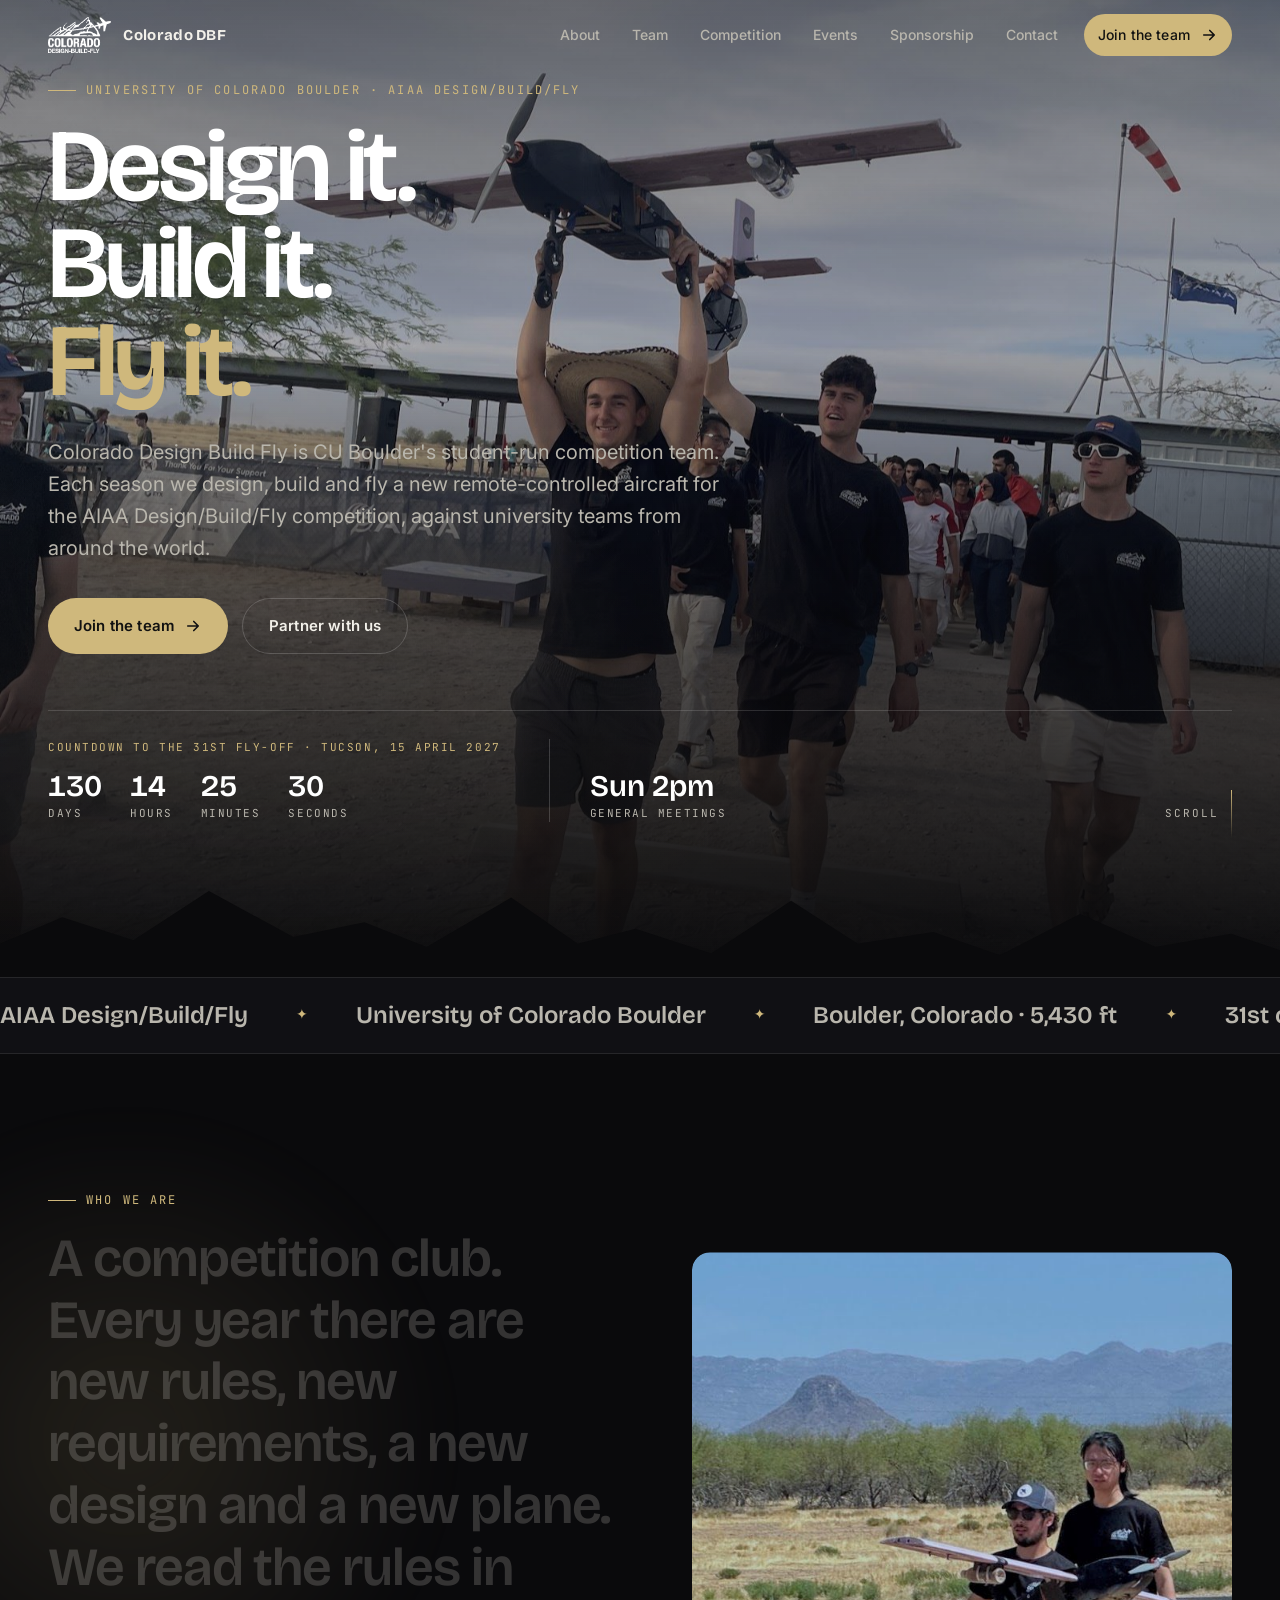
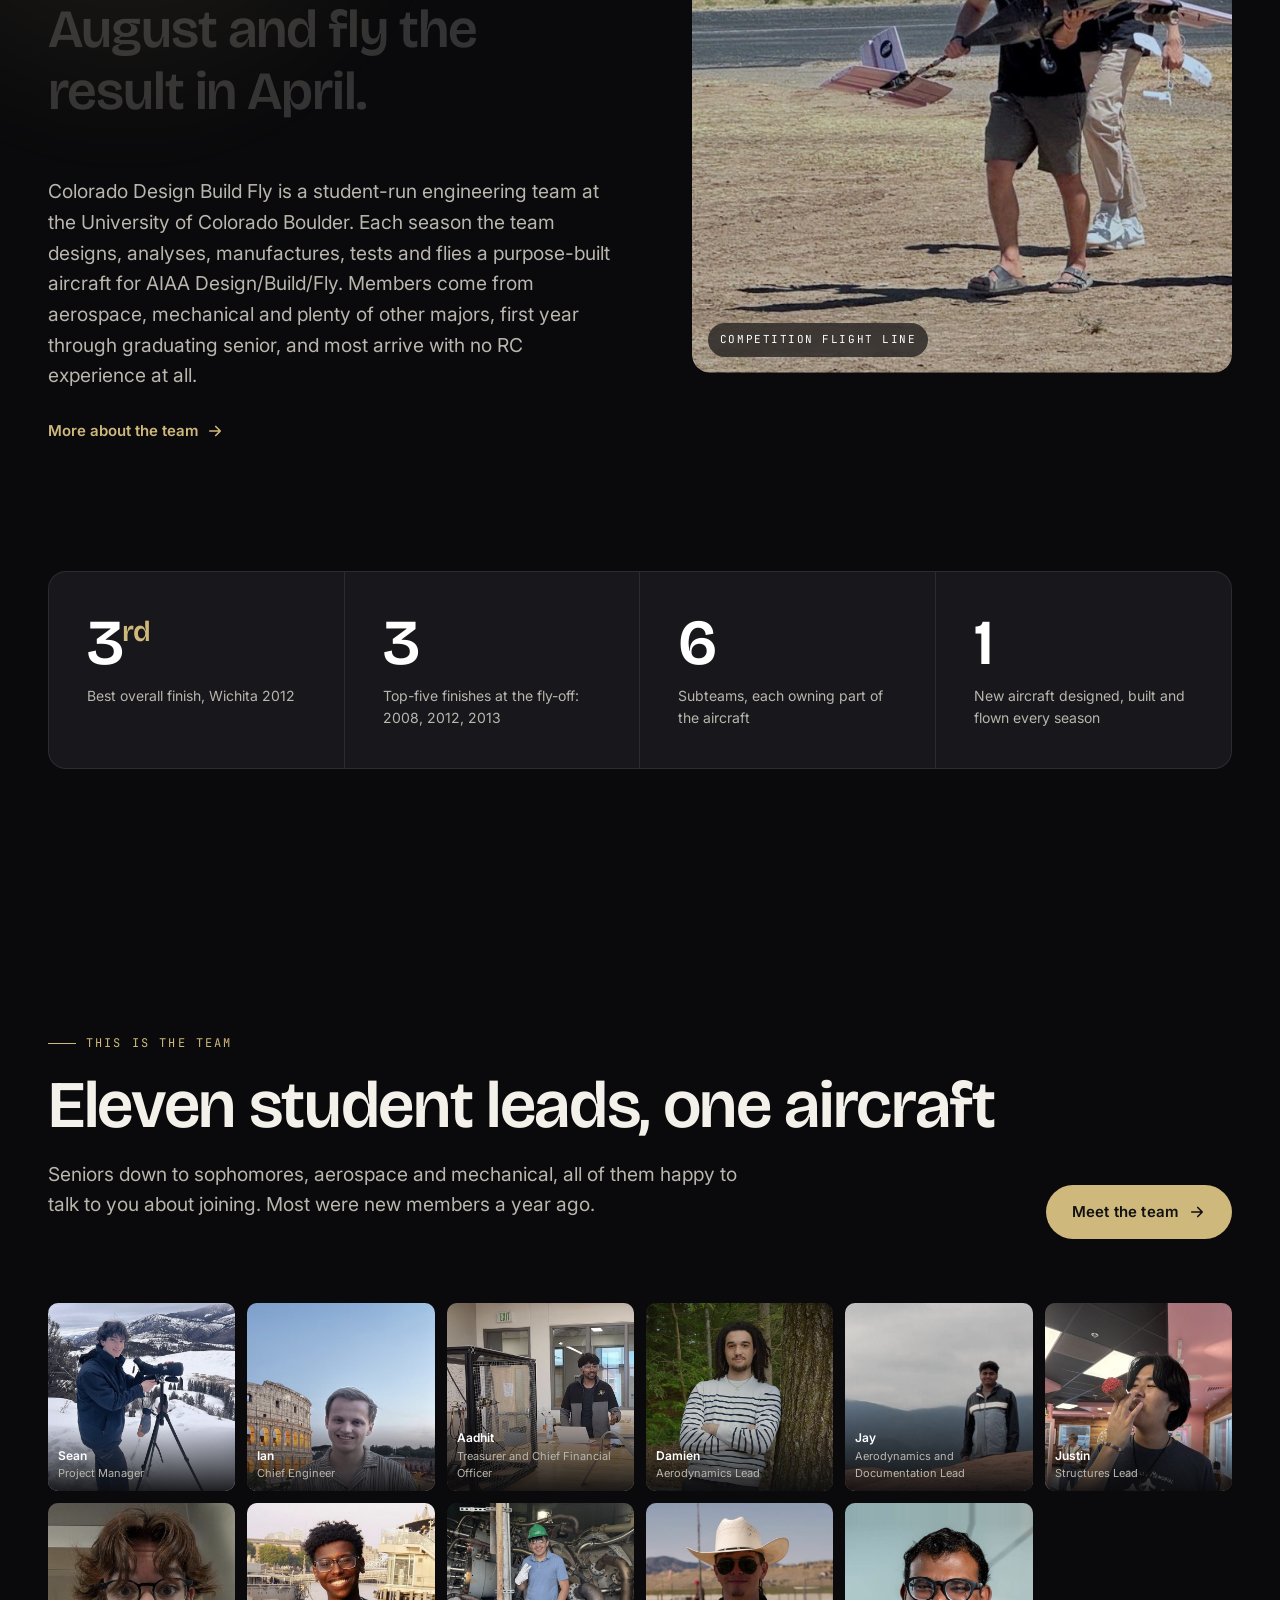
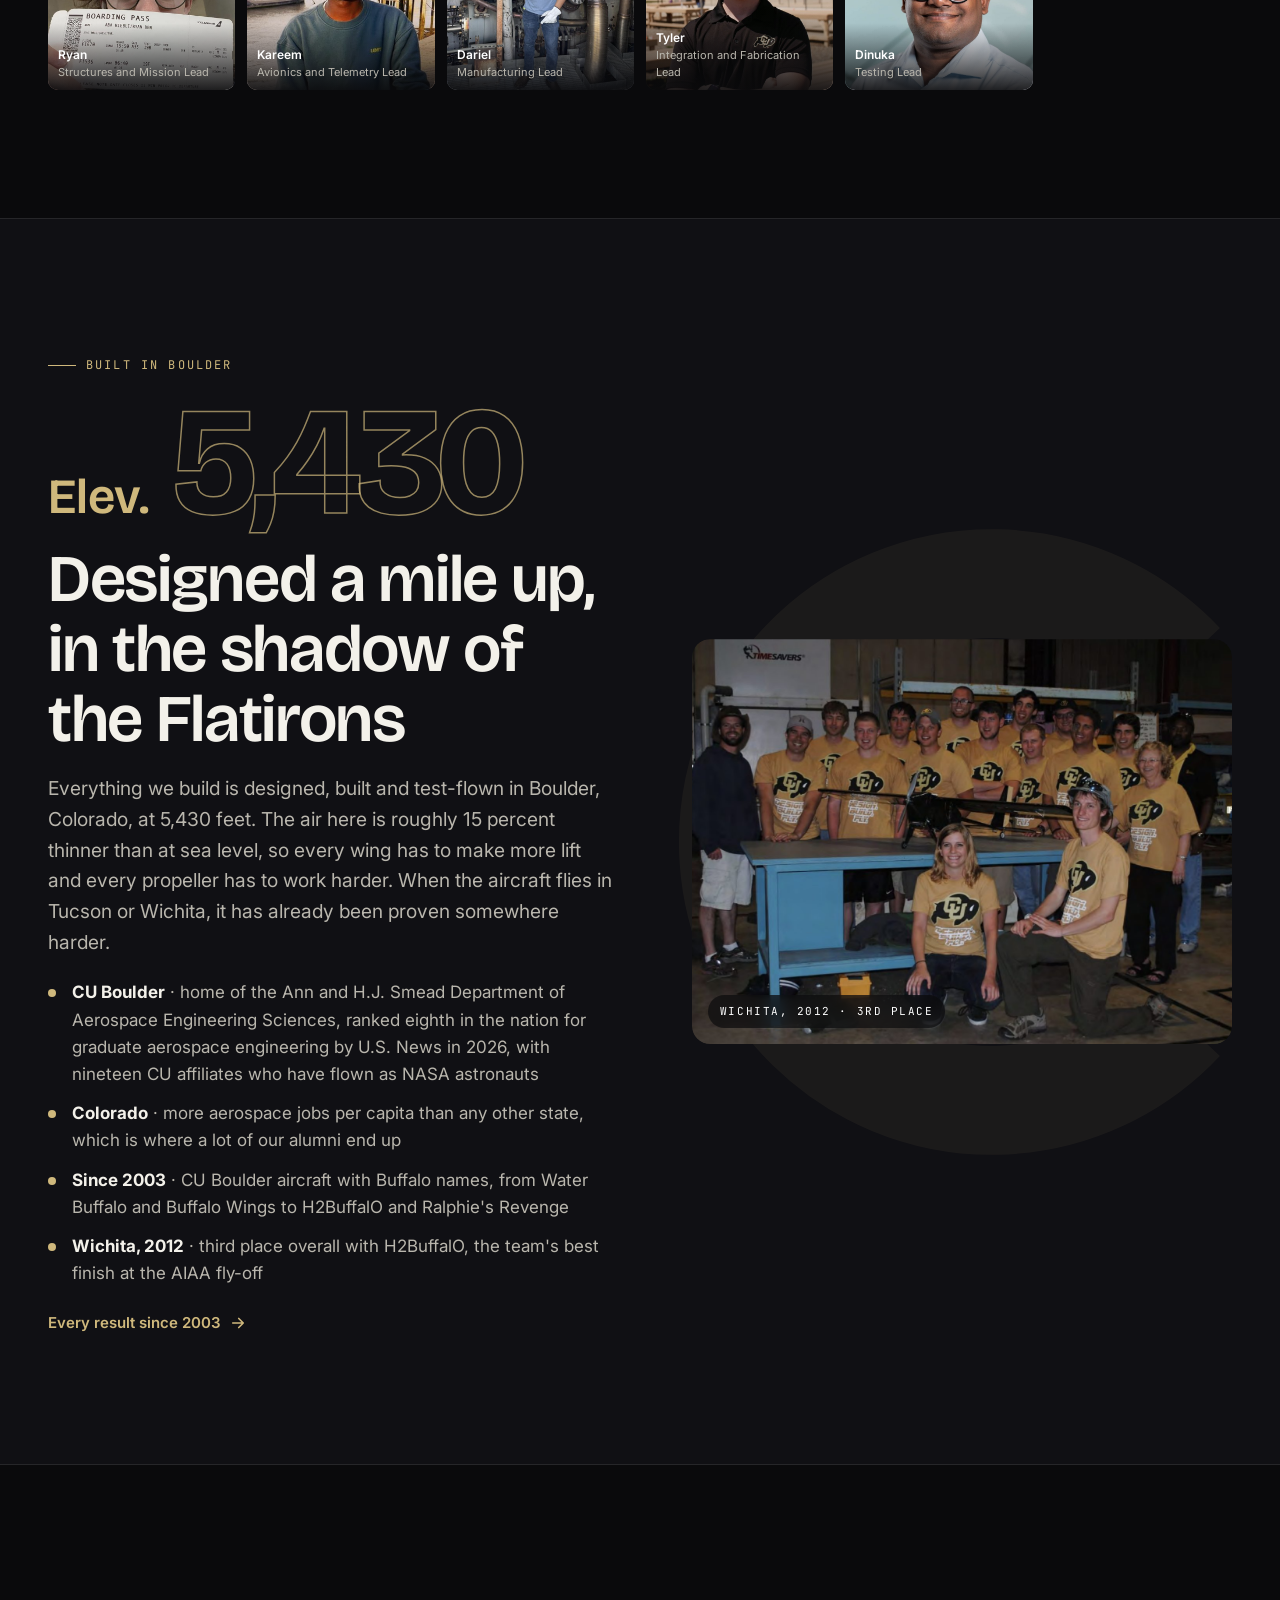
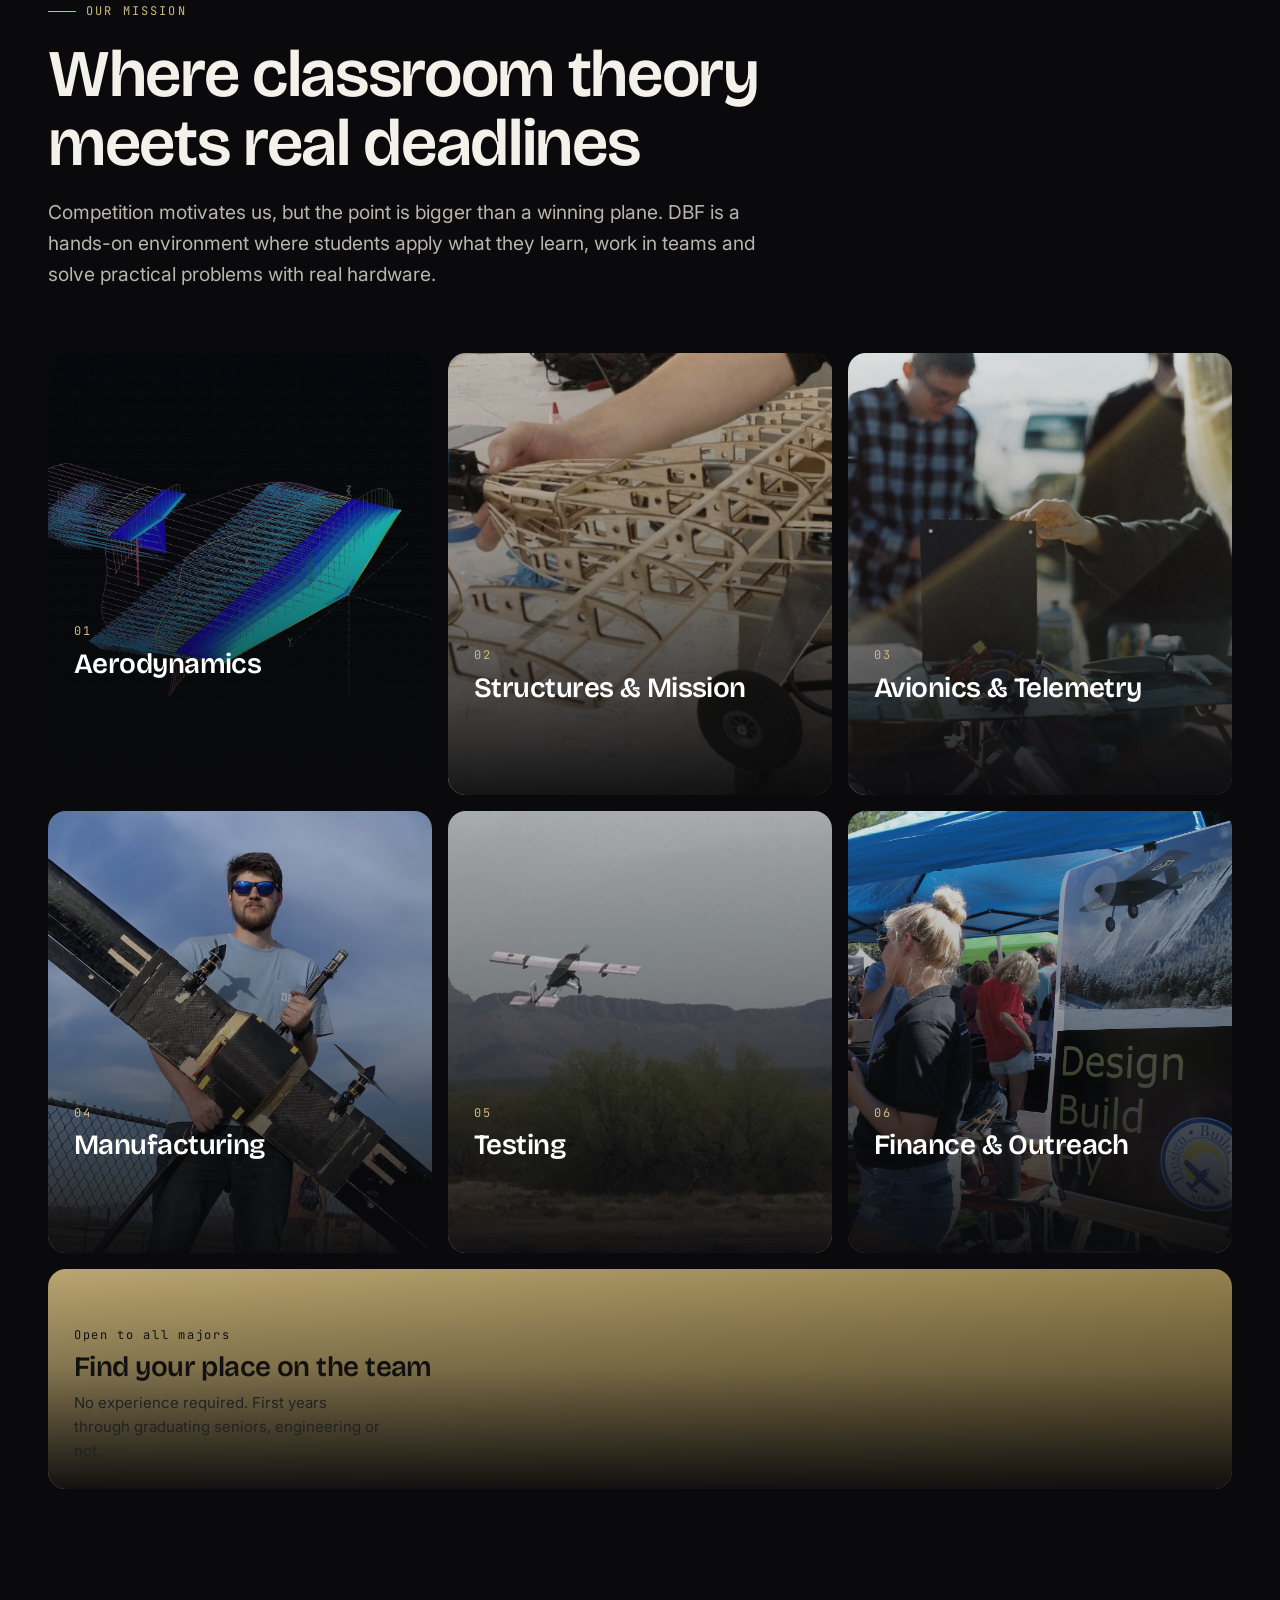
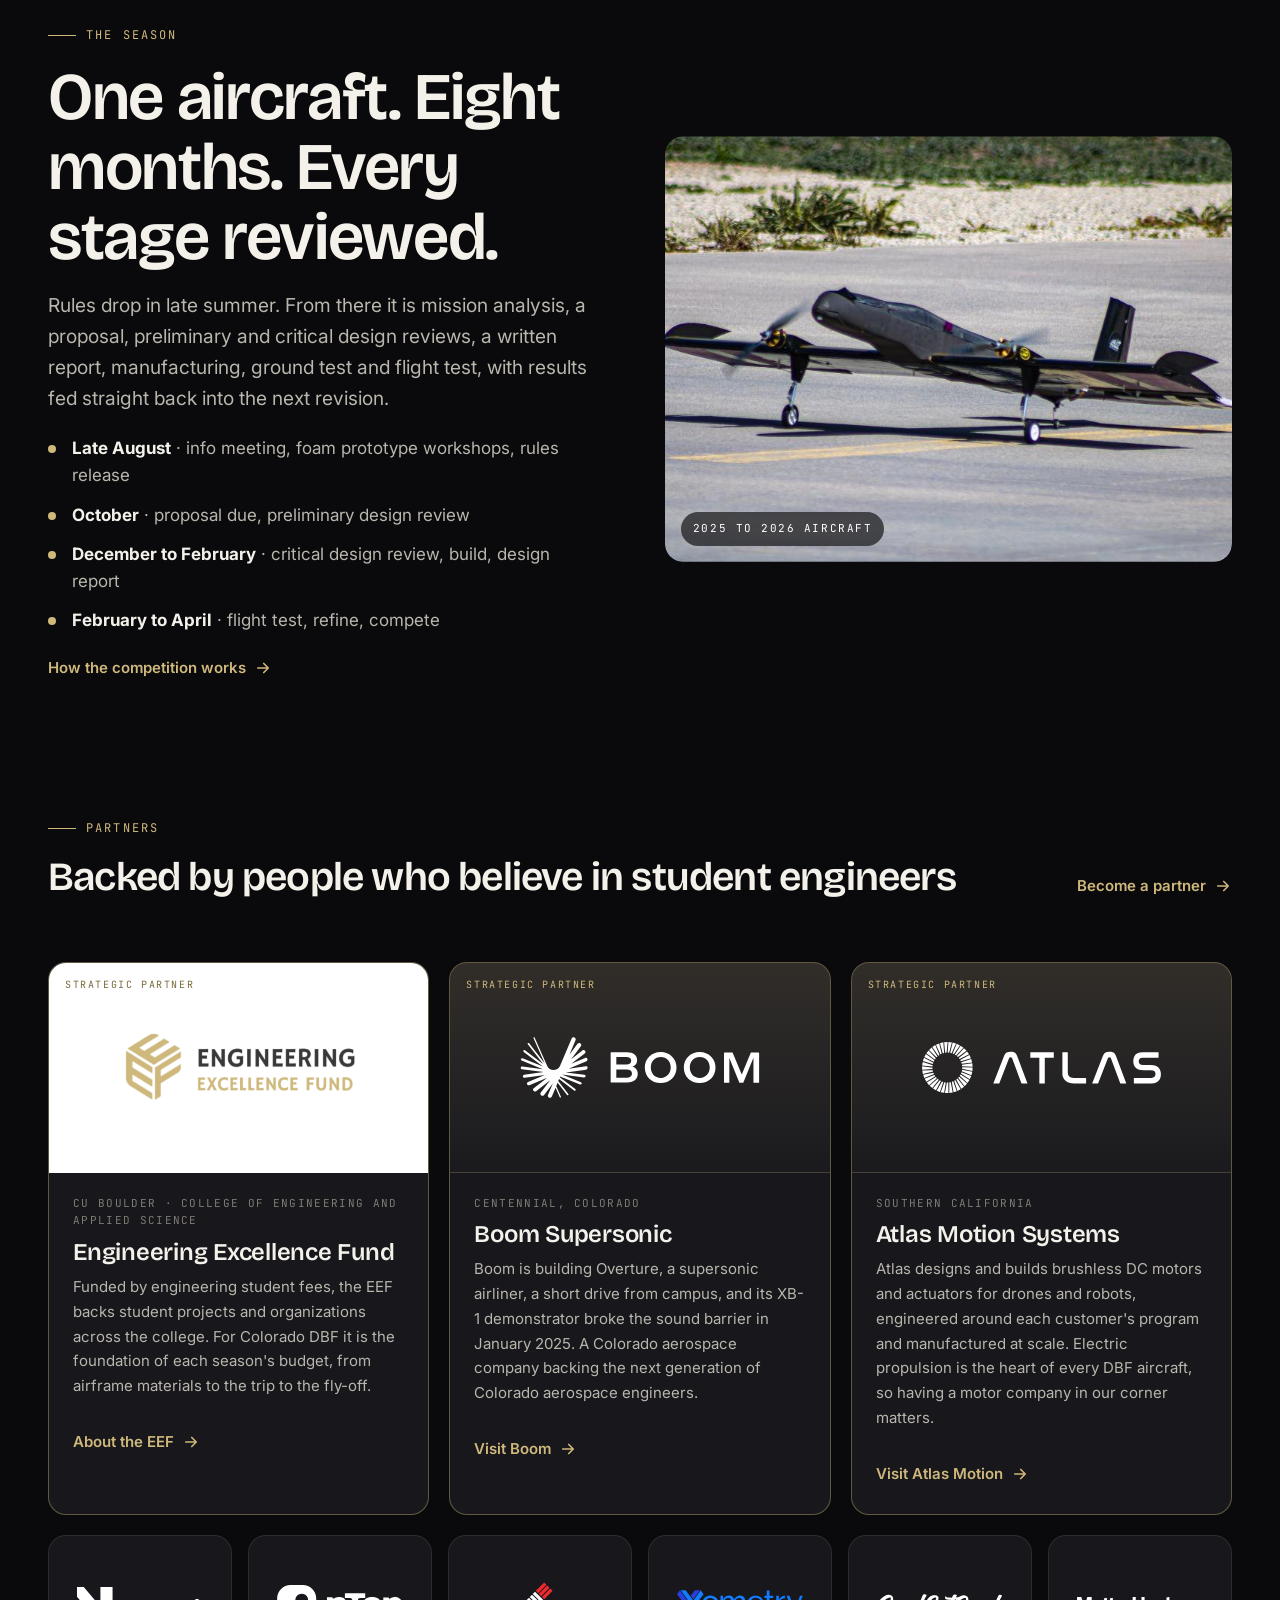
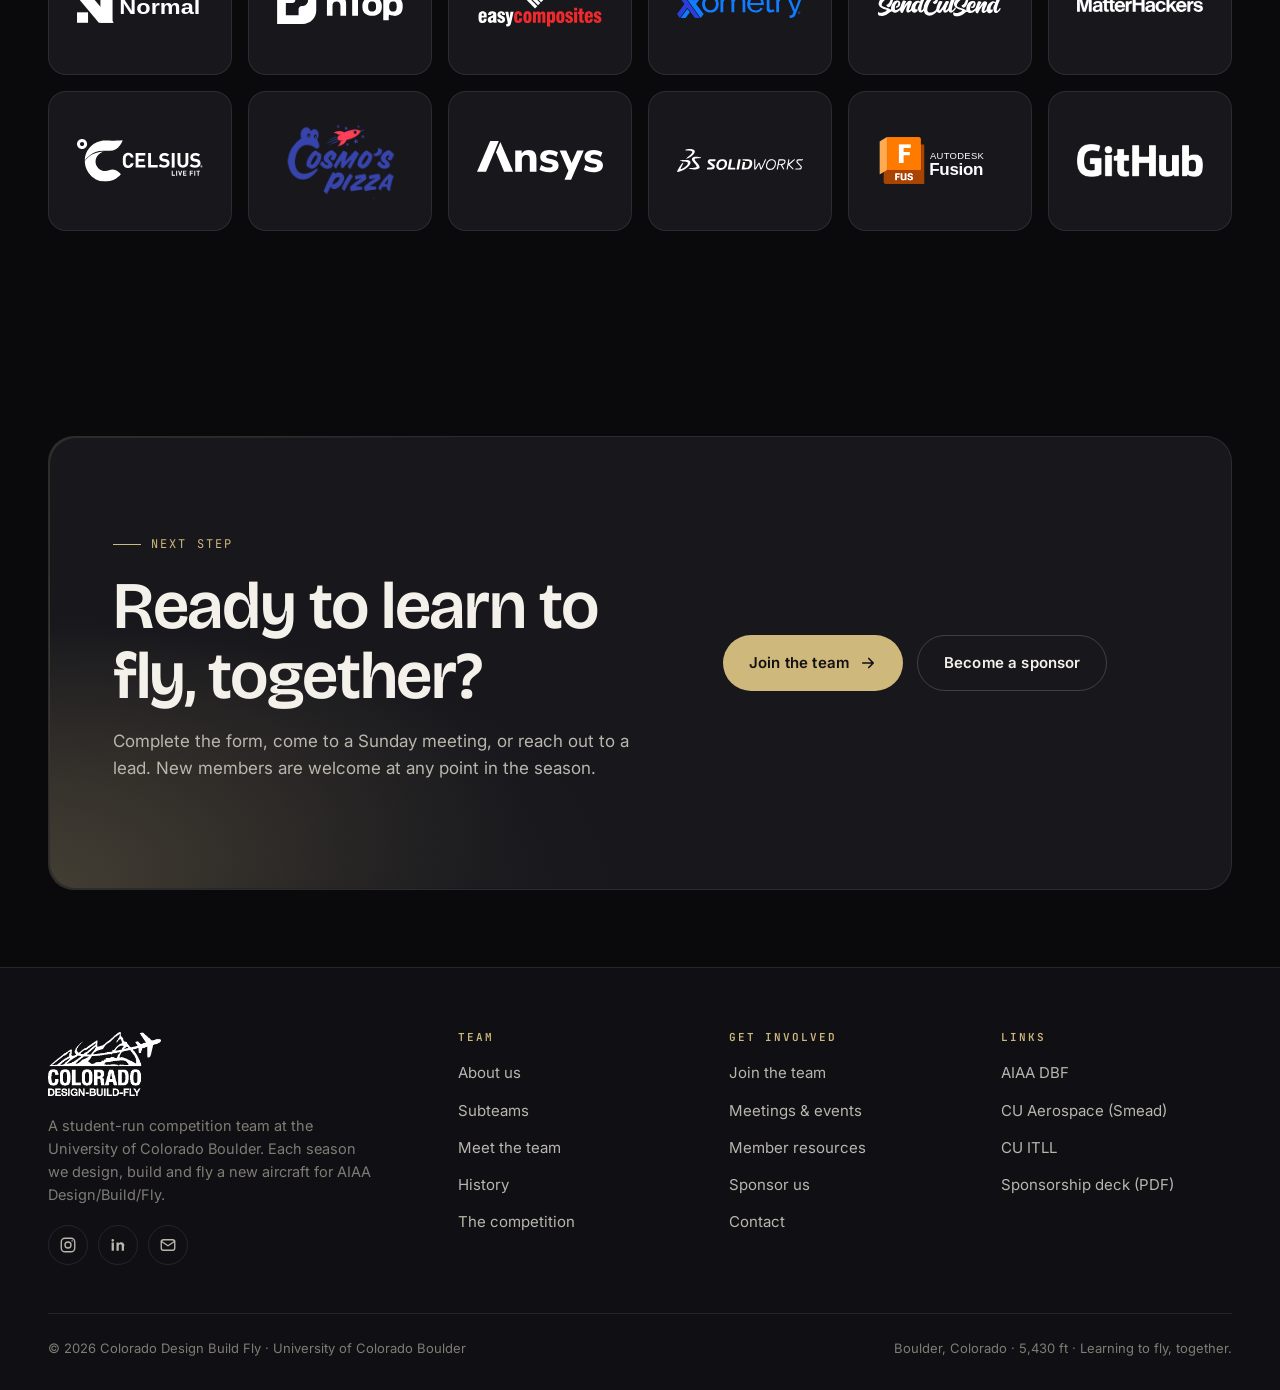
==== commit 3da63723: "Make Testing its own subteam, separate from Manufacturing Co-Authored-By: Claude Opus 5.5 <noreply@a" ====
--- a/index.html
+++ b/index.html
@@ -108,7 +108,7 @@
     <div class="stats" data-reveal>
       <div><b><span data-count="3">0</span><sup>rd</sup></b><small>Best overall finish, Wichita 2012</small></div>
       <div><b><span data-count="3">0</span></b><small>Top-five finishes at the fly-off: 2008, 2012, 2013</small></div>
-      <div><b><span data-count="5">0</span></b><small>Subteams, each owning part of the aircraft</small></div>
+      <div><b><span data-count="6">0</span></b><small>Subteams, each owning part of the aircraft</small></div>
       <div><b><span data-count="1">0</span></b><small>New aircraft designed, built and flown every season</small></div>
     </div>
   </div>
@@ -174,13 +174,17 @@
       </a>
       <a class="tile" href="about.html#manufacturing">
         <img src="assets/img/resources/laser-wing.jpg" alt="Student holding a laser-cut wing section" loading="lazy">
-        <div class="tile__body"><span class="card__num">04</span><h3>Manufacturing</h3><p>Foam prototypes, laser-cut and 3D-printed parts, carbon layups, integration, fabrication and the flight test campaign.</p></div>
+        <div class="tile__body"><span class="card__num">04</span><h3>Manufacturing</h3><p>Foam prototypes, laser-cut and 3D-printed parts, carbon layups, integration and fabrication.</p></div>
+      </a>
+      <a class="tile" href="about.html#testing">
+        <img src="assets/img/events/fly-test-landing.jpg" alt="The aircraft on final approach during a test flight" loading="lazy">
+        <div class="tile__body"><span class="card__num">05</span><h3>Testing</h3><p>Bench checks, load tests, propulsion runs and the flight test campaign that feeds every design revision.</p></div>
       </a>
       <a class="tile" href="about.html#finance">
         <img src="assets/img/subteams/business.jpg" alt="Team tabling at a campus outreach event" loading="lazy">
-        <div class="tile__body"><span class="card__num">05</span><h3>Finance &amp; Outreach</h3><p>Program spending, sponsor relationships, external funding and the team's public presence.</p></div>
-      </a>
-      <a class="tile" href="join.html" style="background:linear-gradient(160deg,var(--gold),#8f7a44)">
+        <div class="tile__body"><span class="card__num">06</span><h3>Finance &amp; Outreach</h3><p>Program spending, sponsor relationships, external funding and the team's public presence.</p></div>
+      </a>
+      <a class="tile tile--wide" href="join.html" style="background:linear-gradient(160deg,var(--gold),#8f7a44)">
         <div class="tile__body" style="transform:none"><span class="card__num" style="color:#111">Open to all majors</span><h3 style="color:#111">Find your place on the team</h3><p style="color:#222;opacity:1;transform:none">No experience required. First years through graduating seniors, engineering or not.</p></div>
       </a>
     </div>
--- a/assets/css/style.css
+++ b/assets/css/style.css
@@ -388,6 +388,7 @@
 }
 .tile img { position: absolute; inset: 0; width: 100%; height: 100%; object-fit: cover; z-index: -2; transition: transform 1.1s var(--ease-out), filter 0.6s; filter: saturate(0.85); }
 .tile::before { content: ""; position: absolute; inset: 0; z-index: -1; background: linear-gradient(to top, rgba(10, 10, 12, 0.95) 0%, rgba(10, 10, 12, 0.35) 55%, rgba(10, 10, 12, 0.1) 100%); transition: opacity 0.5s; }
+.tile--wide { grid-column: 1 / -1; aspect-ratio: auto; min-height: 220px; }
 .tile:hover img { transform: scale(1.06); filter: saturate(1); }
 .tile__body { transform: translateY(14px); transition: transform 0.6s var(--ease-out); }
 .tile:hover .tile__body { transform: translateY(0); }
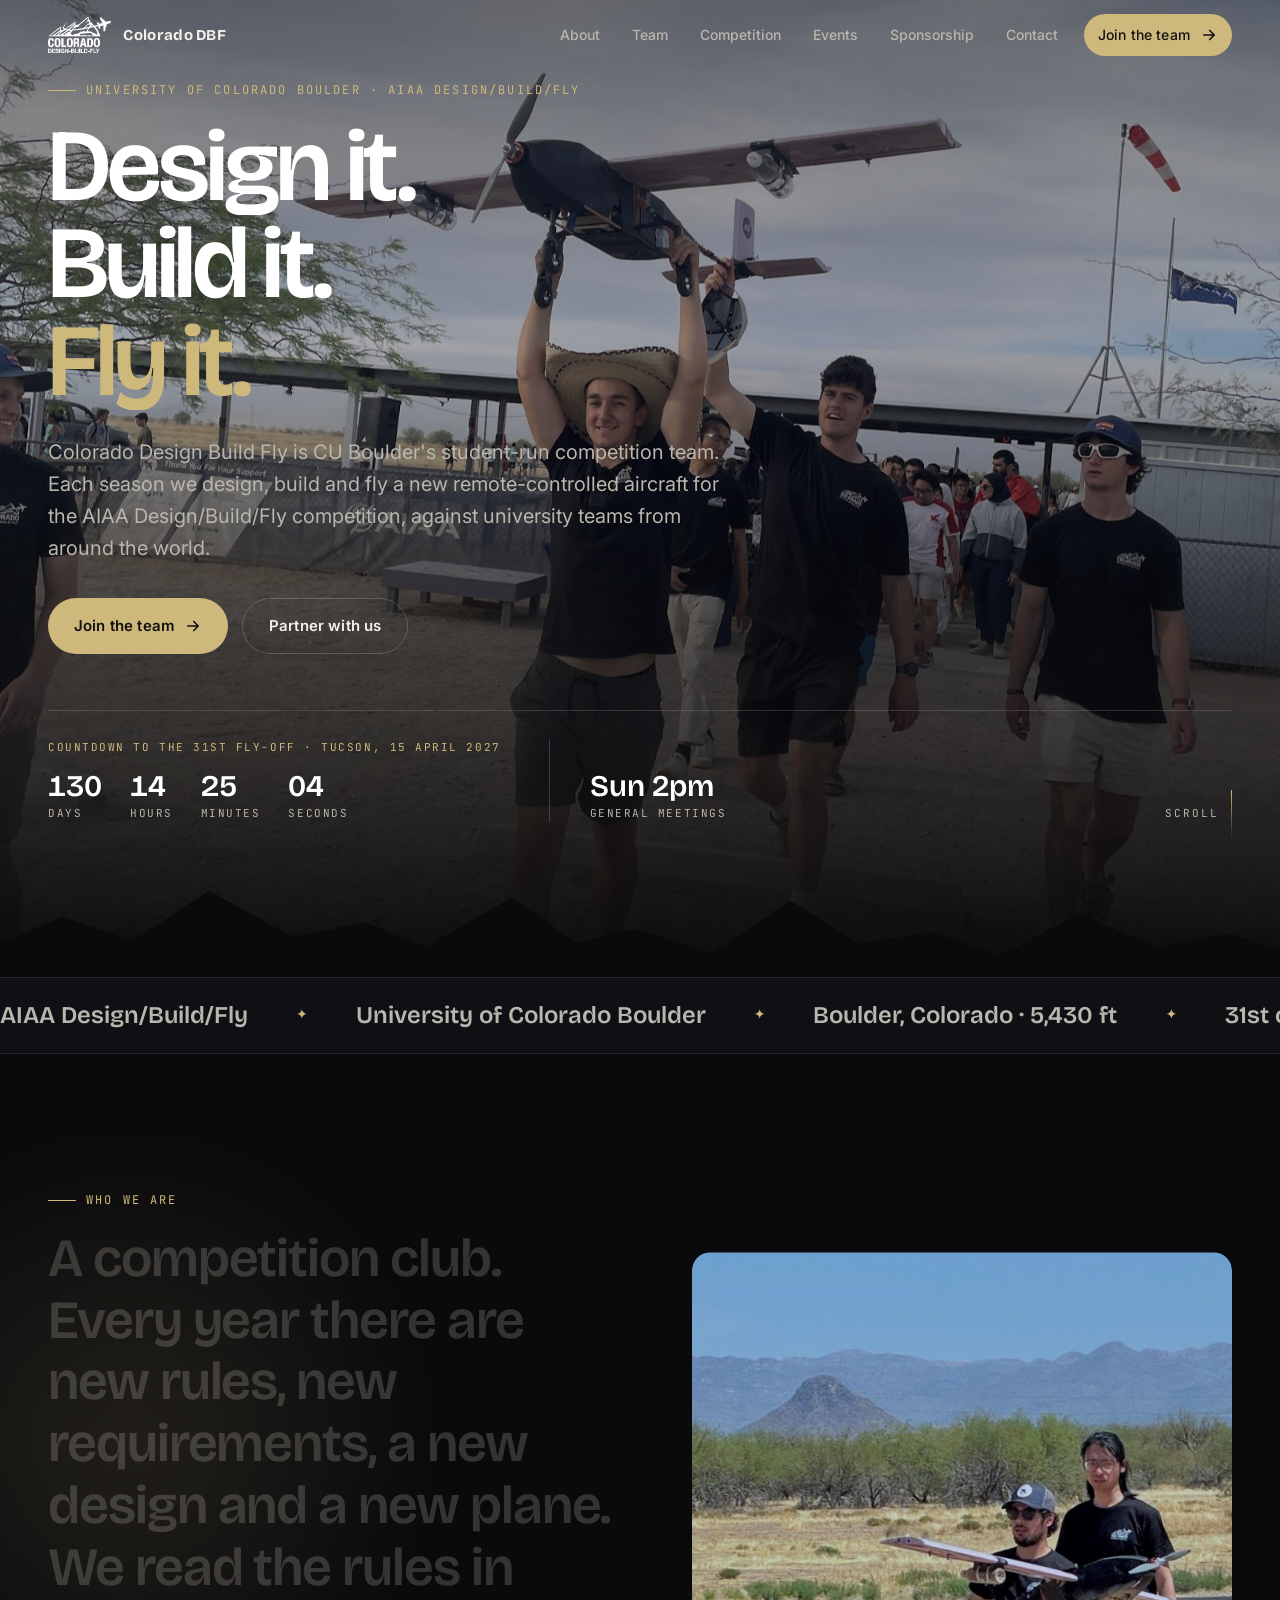
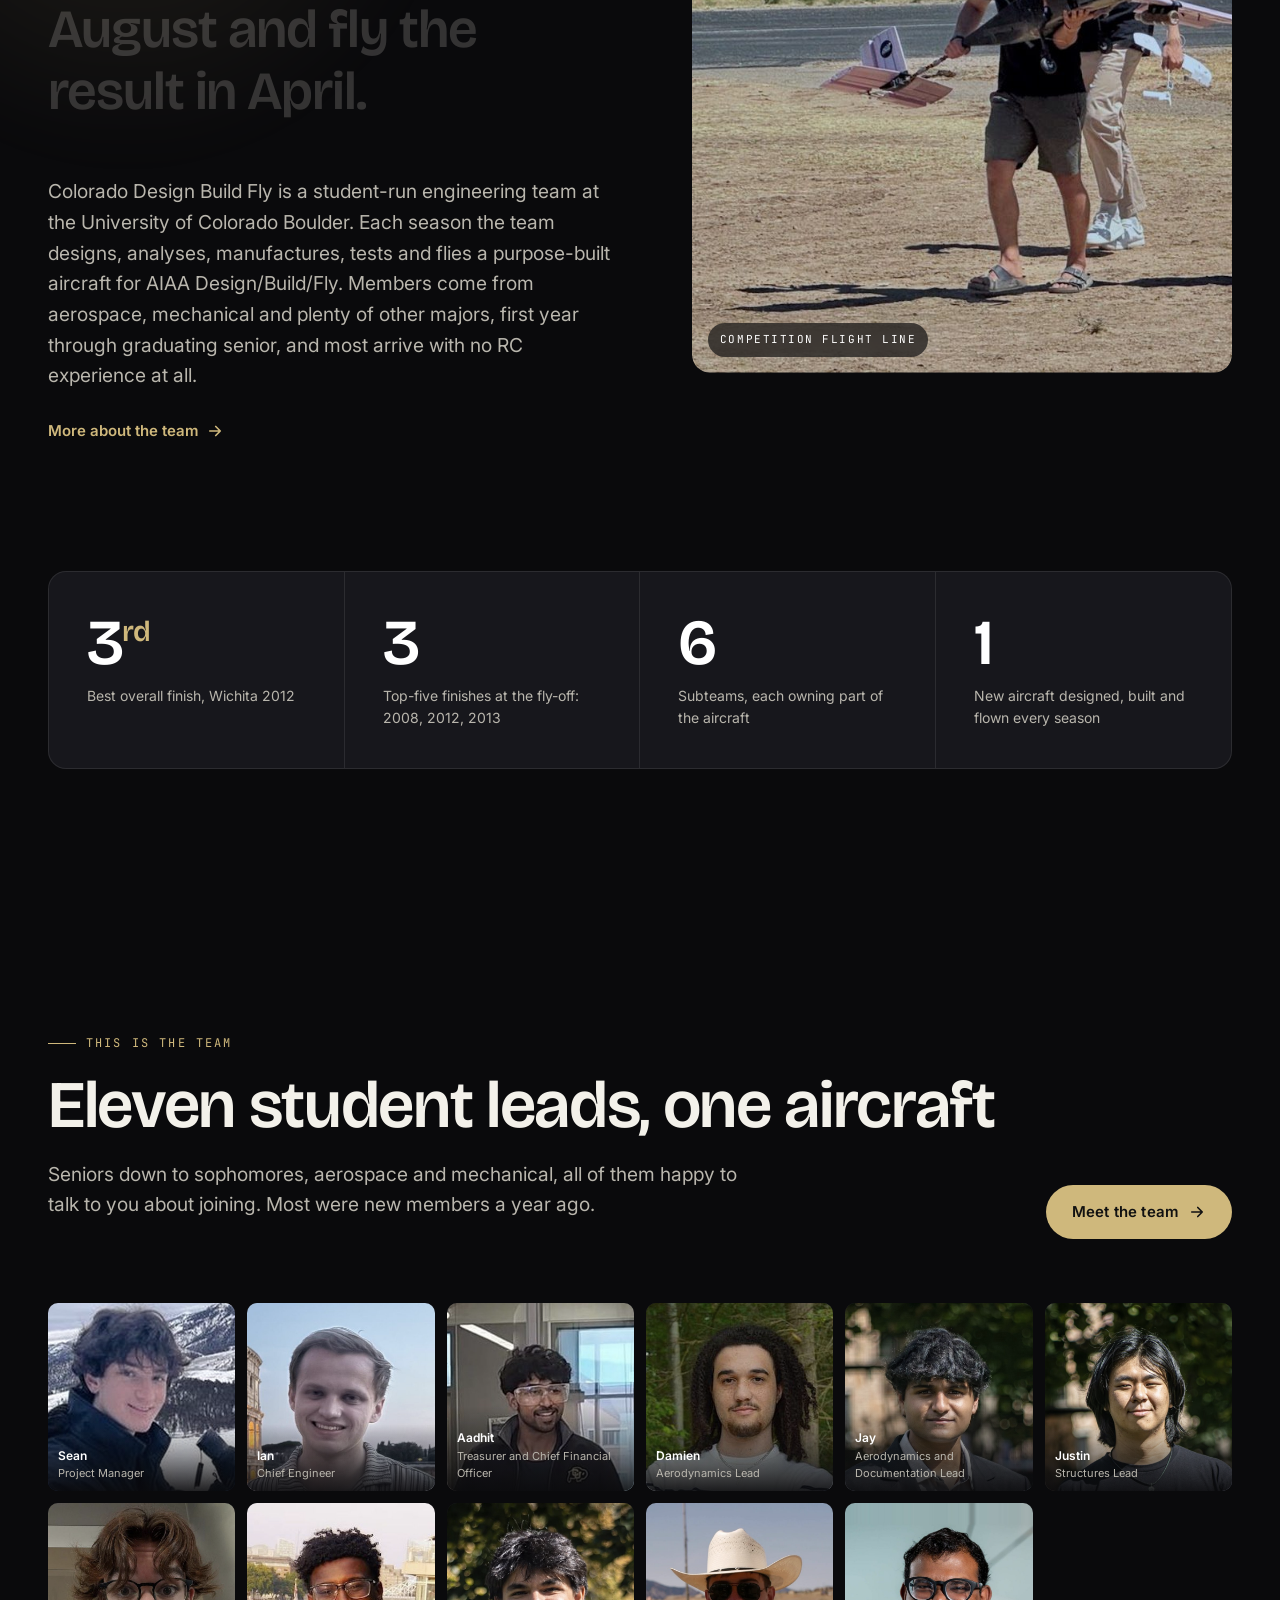
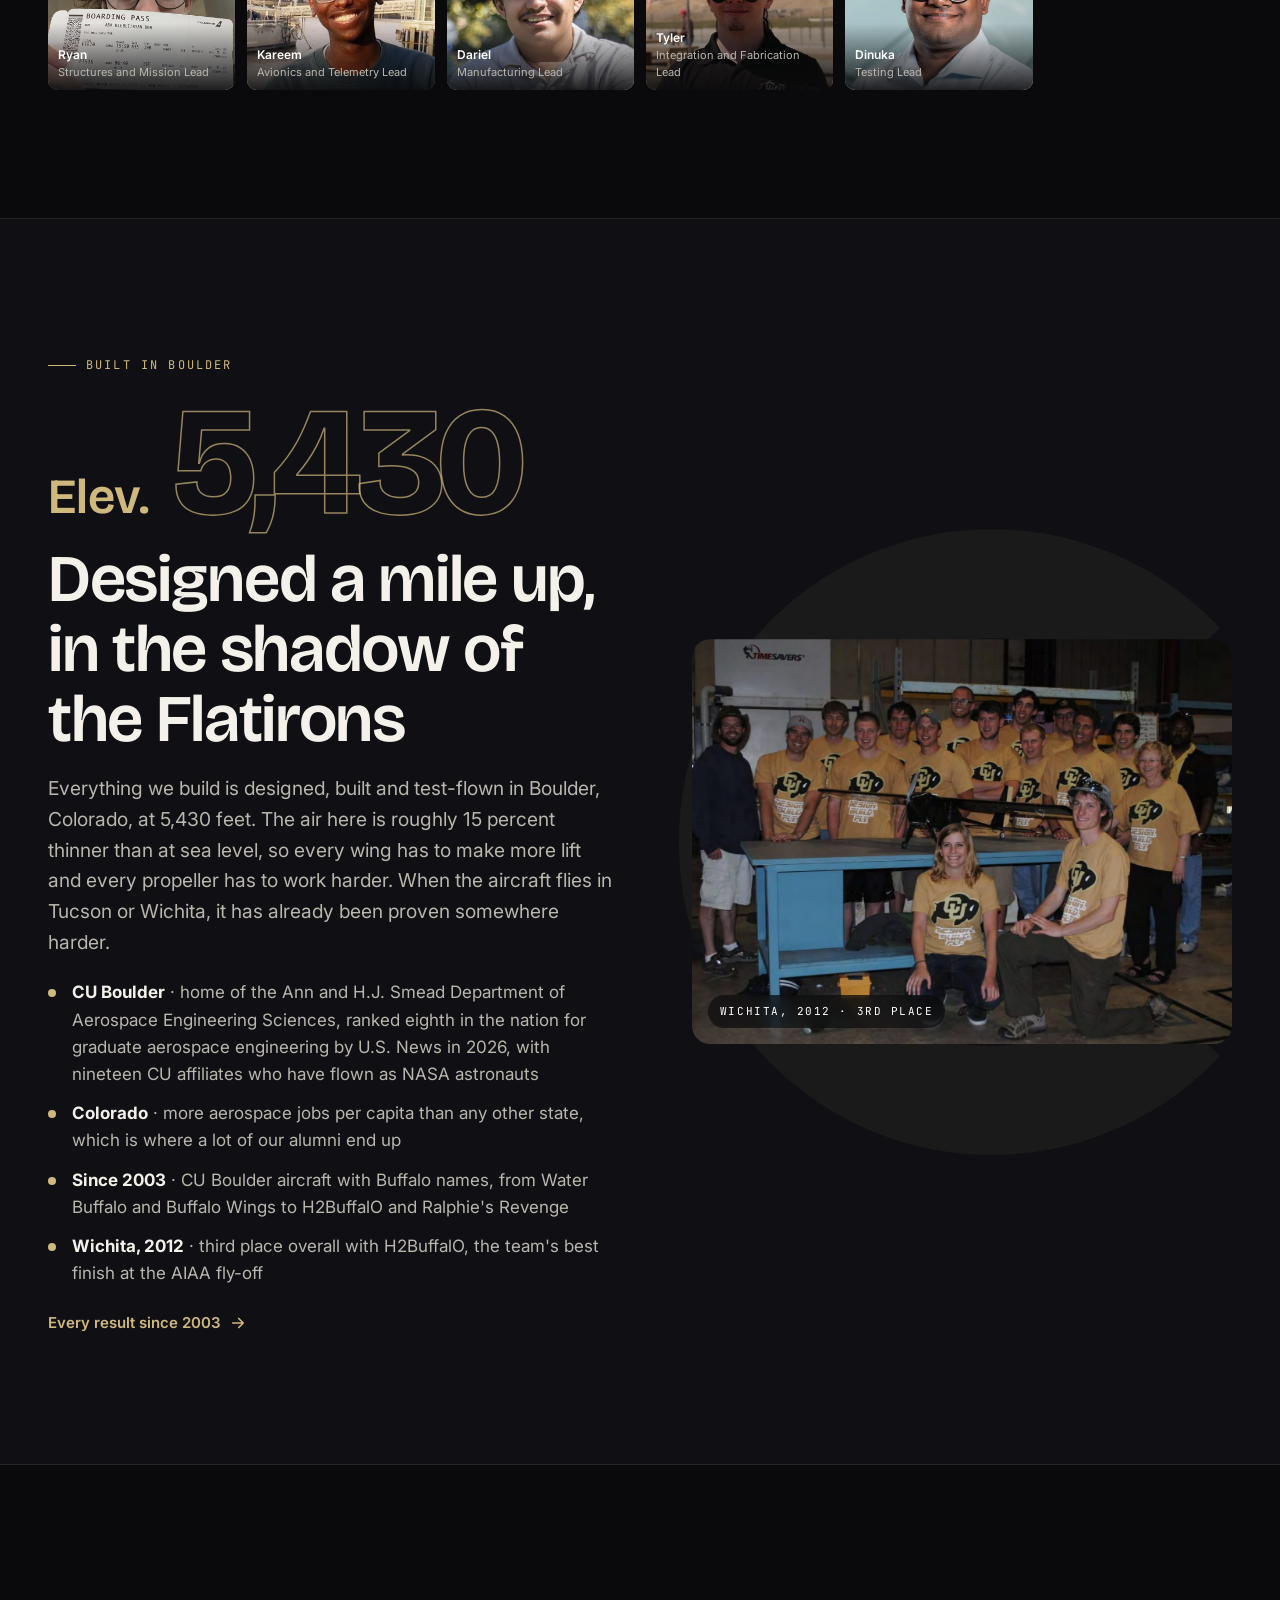
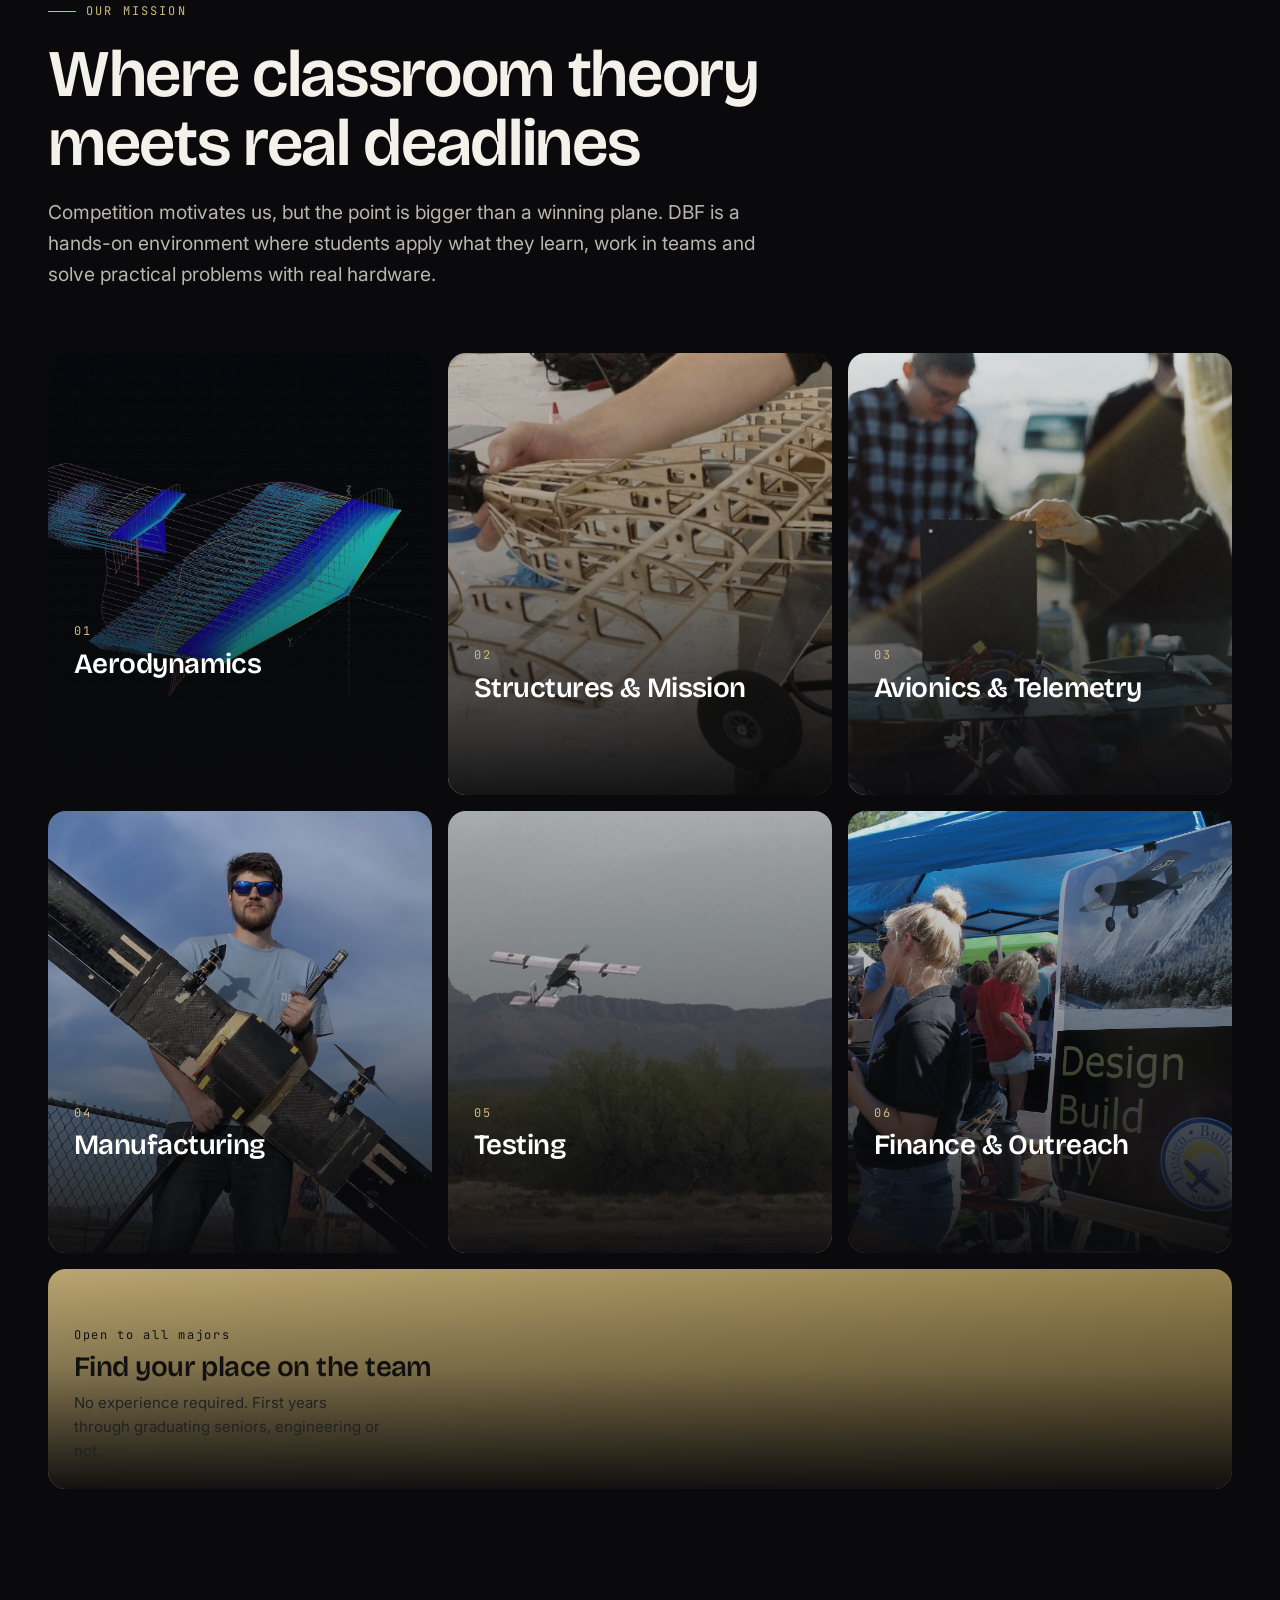
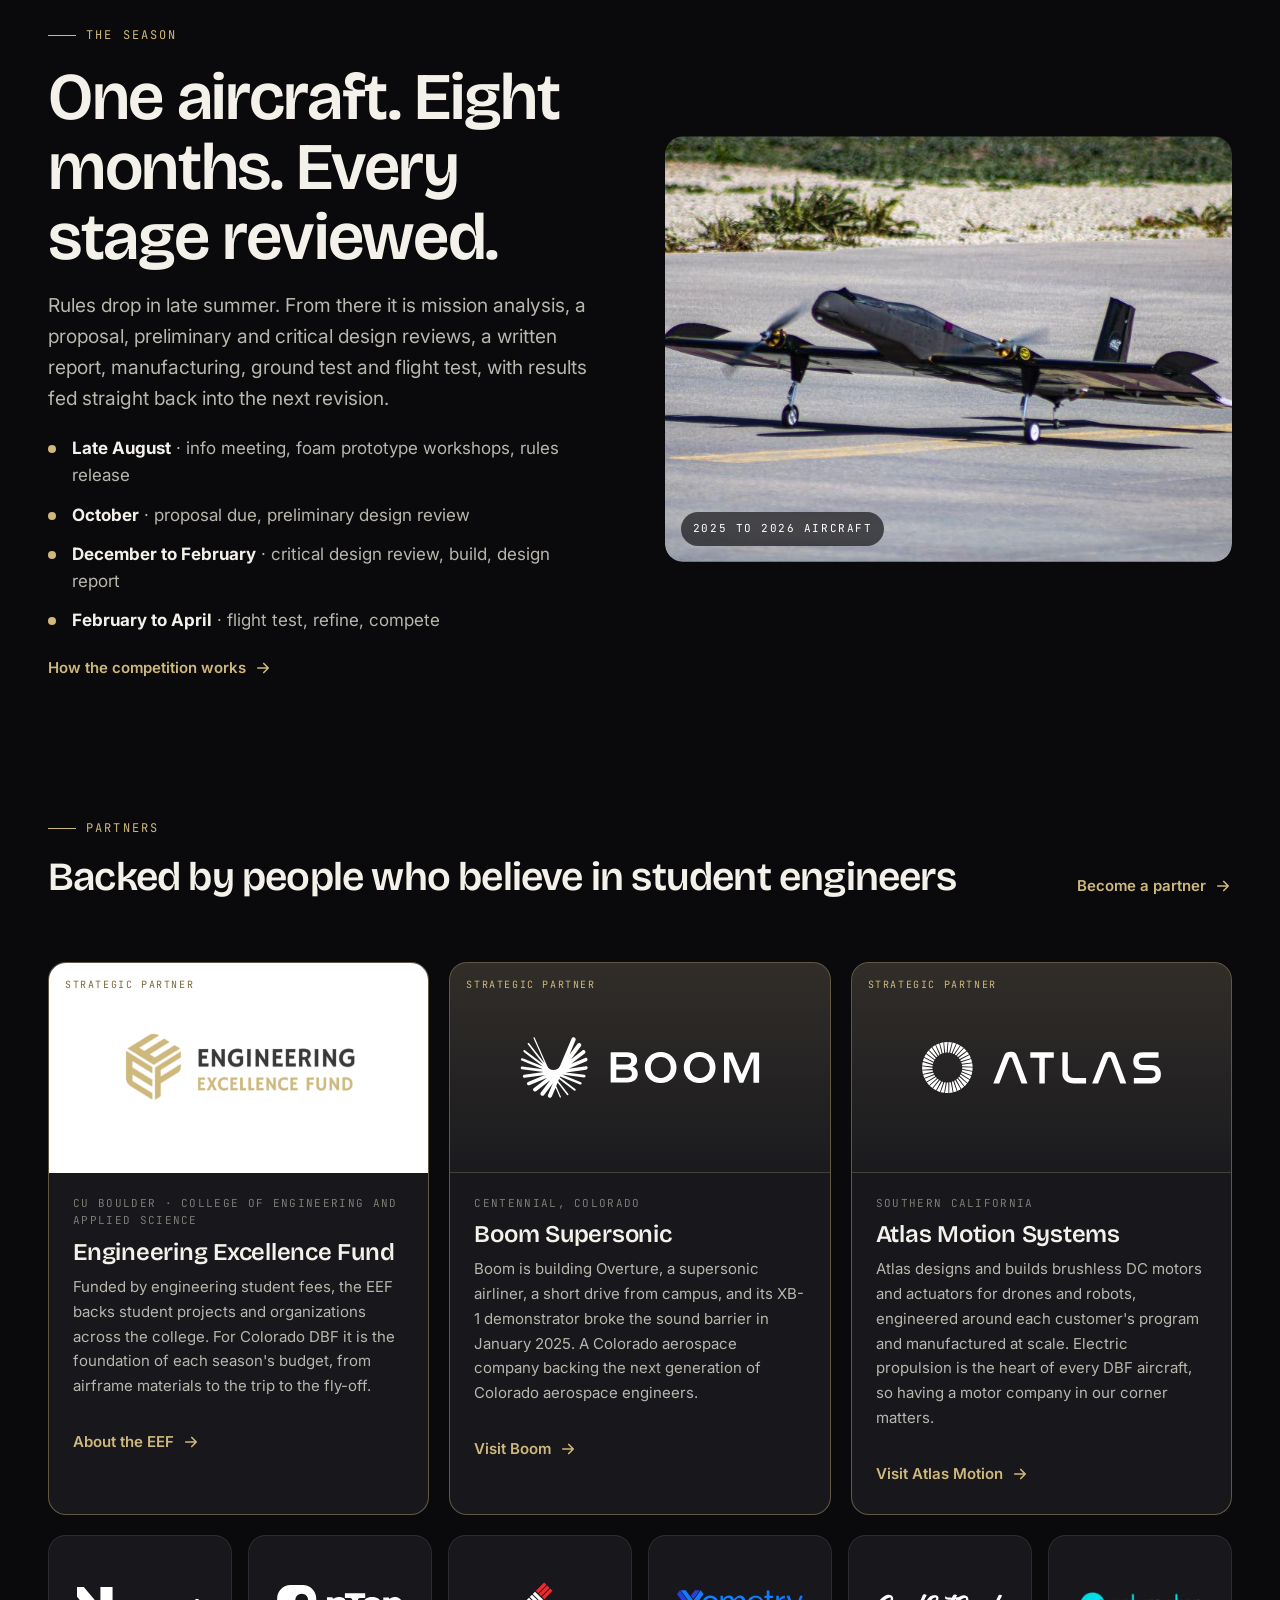
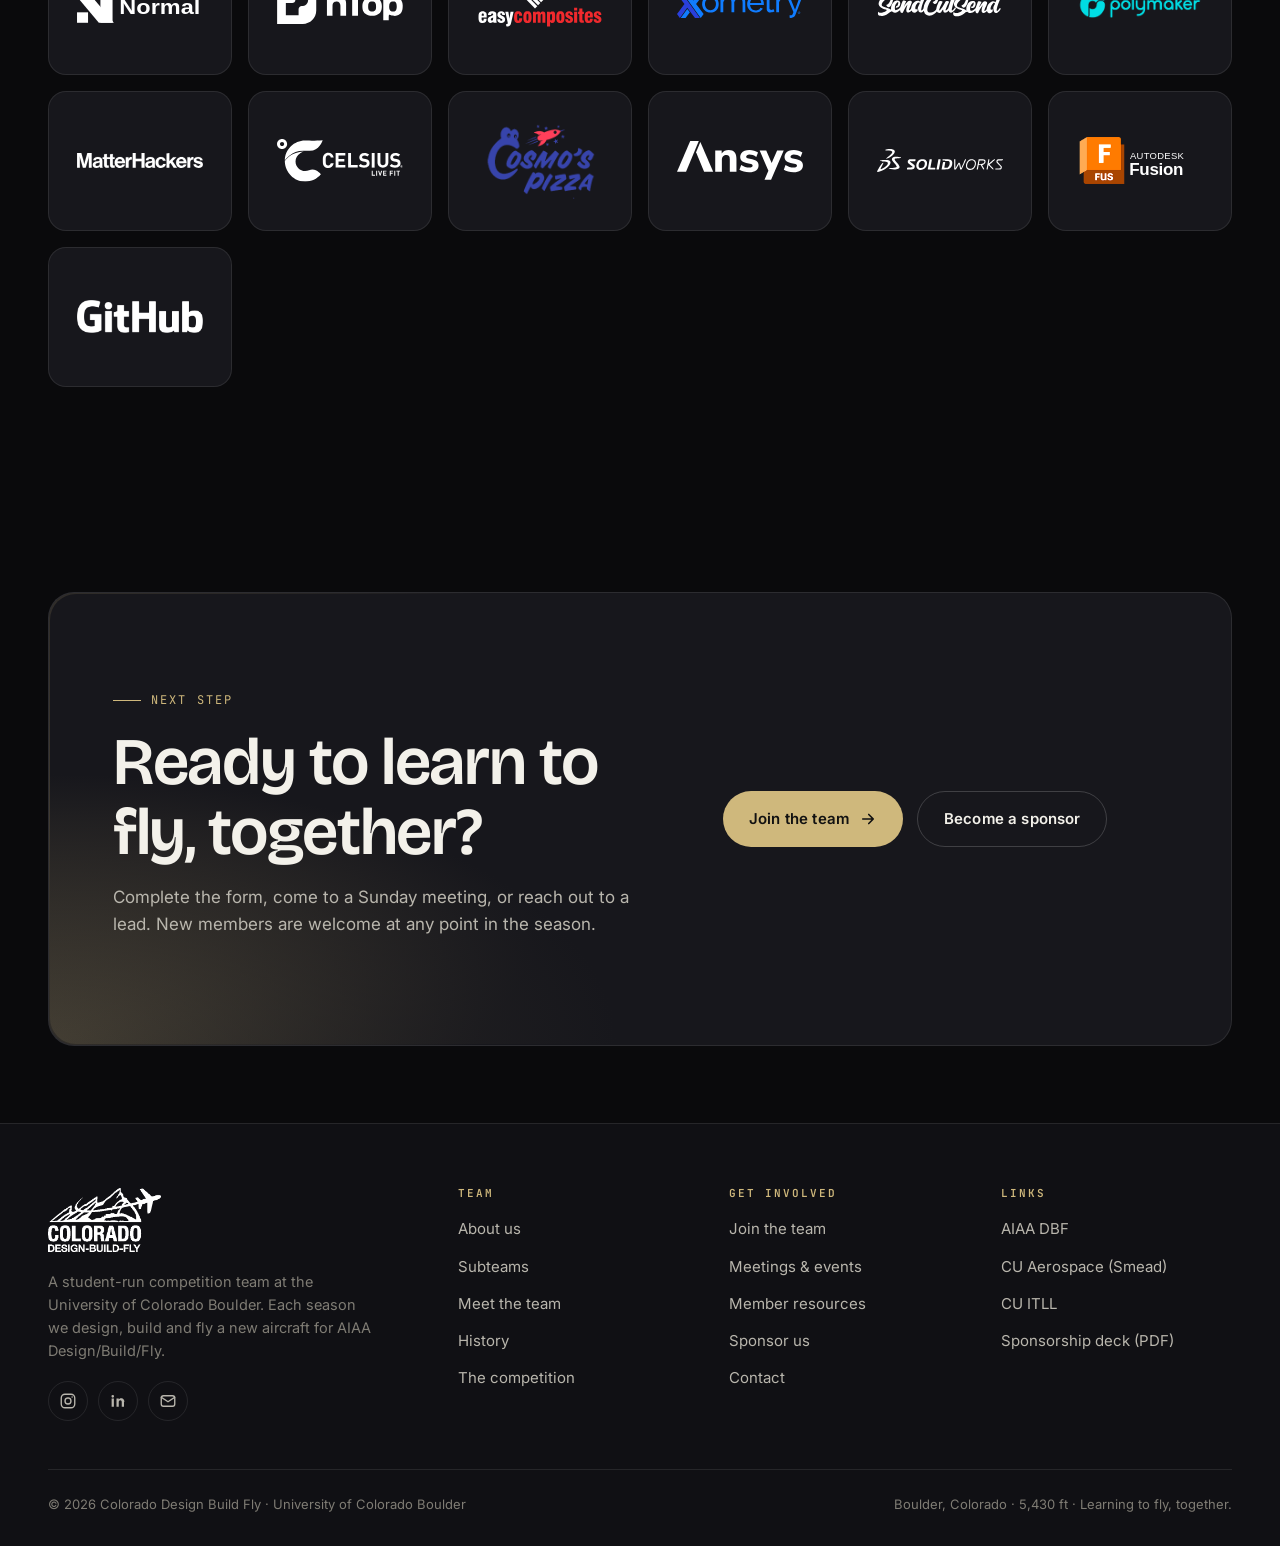
==== commit c9ebf294: "Add Polymaker as a Supporting Partner" ====
--- a/index.html
+++ b/index.html
@@ -263,6 +263,7 @@
       <a href="https://www.easycomposites.co.uk/" target="_blank" rel="noopener" aria-label="Easy Composites"><img src="assets/img/sponsors/easy-composites.svg" alt="Easy Composites" loading="lazy"></a>
       <a href="https://www.xometry.com/" target="_blank" rel="noopener" aria-label="Xometry"><img src="assets/img/sponsors/xometry.svg" alt="Xometry" loading="lazy"></a>
       <a href="https://sendcutsend.com/" target="_blank" rel="noopener" aria-label="SendCutSend"><img src="assets/img/sponsors/sendcutsend.svg" alt="SendCutSend" loading="lazy"></a>
+      <a href="https://shop.polymaker.com/" target="_blank" rel="noopener" aria-label="Polymaker"><img src="assets/img/sponsors/polymaker.png" alt="Polymaker" loading="lazy"></a>
       <a href="https://www.matterhackers.com/" target="_blank" rel="noopener" aria-label="MatterHackers"><img src="assets/img/sponsors/matterhackers.svg" alt="MatterHackers" loading="lazy"></a>
       <a href="https://www.celsius.com/" target="_blank" rel="noopener" aria-label="Celsius"><img src="assets/img/sponsors/celsius.svg" alt="Celsius" loading="lazy"></a>
       <a href="https://www.cosmospizza.com/" target="_blank" rel="noopener" aria-label="Cosmo's Pizza"><img src="assets/img/sponsors/cosmos-pizza.png" alt="Cosmo's Pizza" loading="lazy"></a>
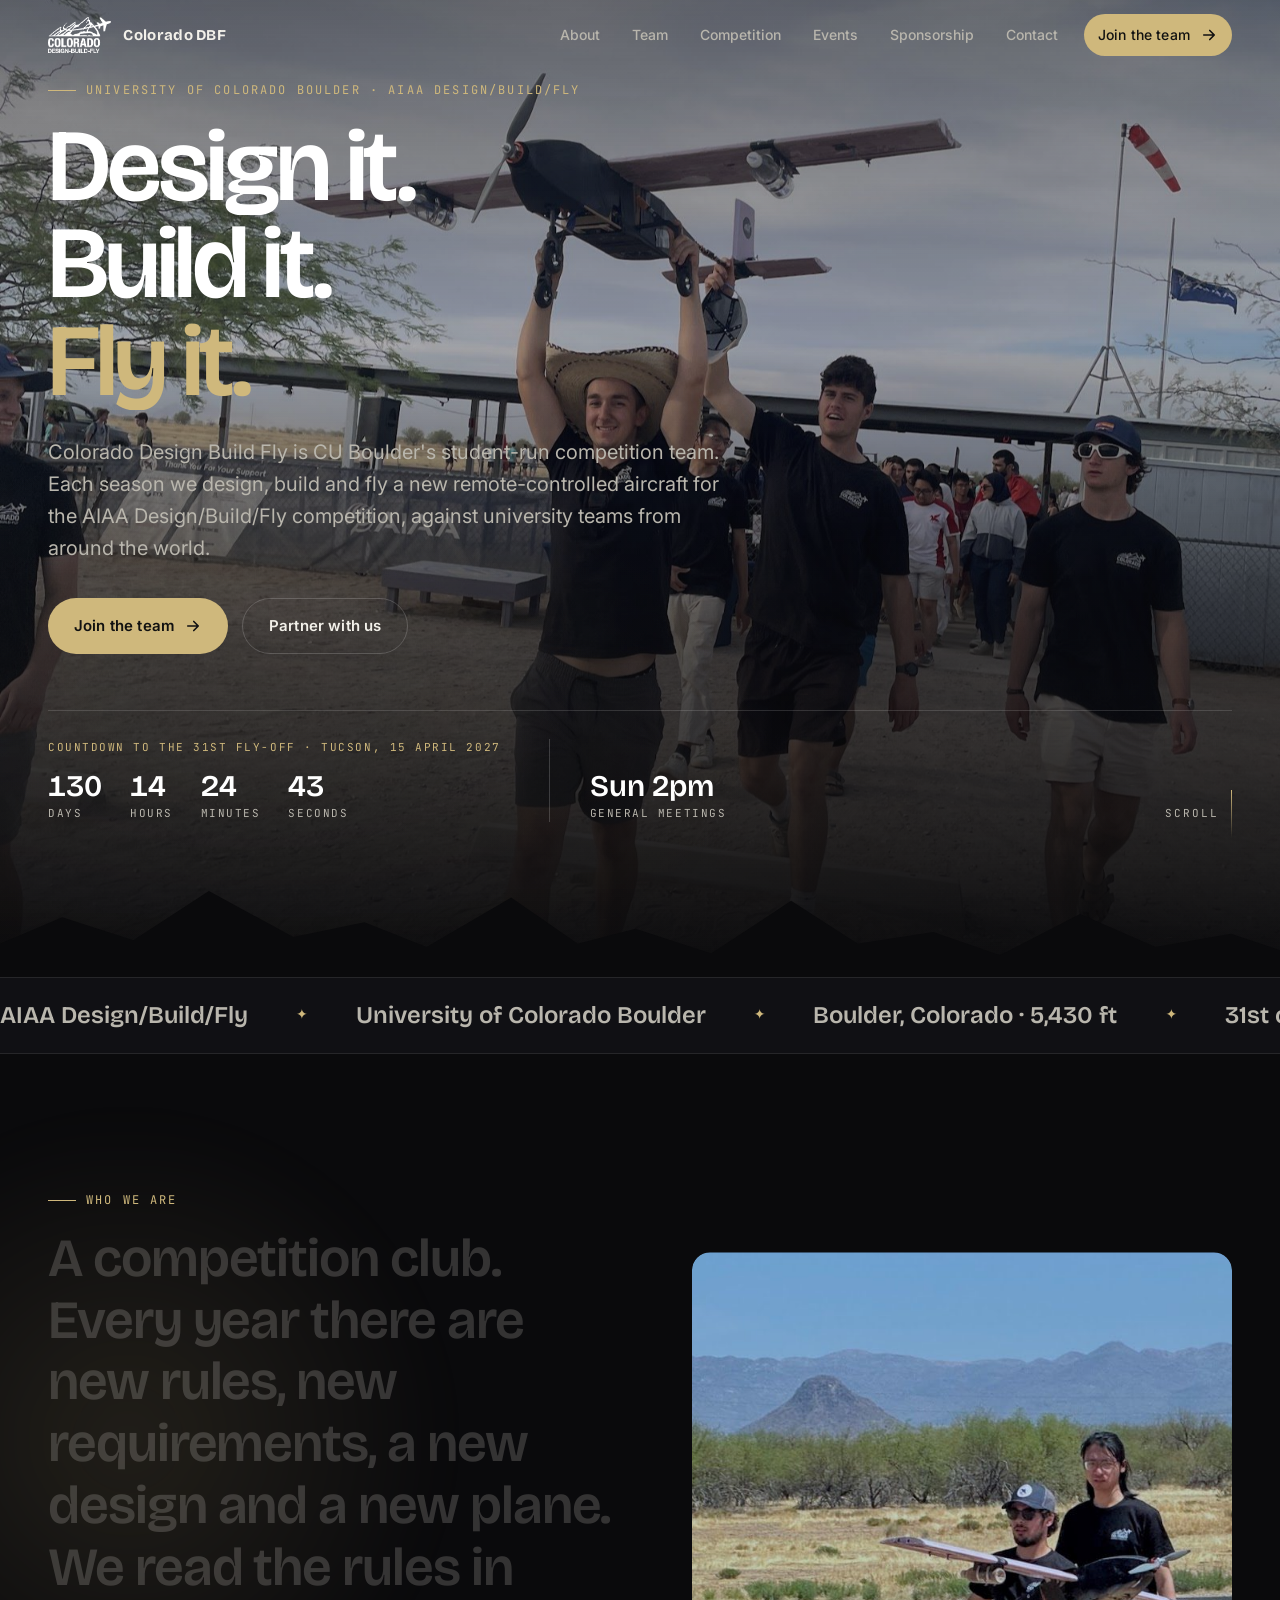
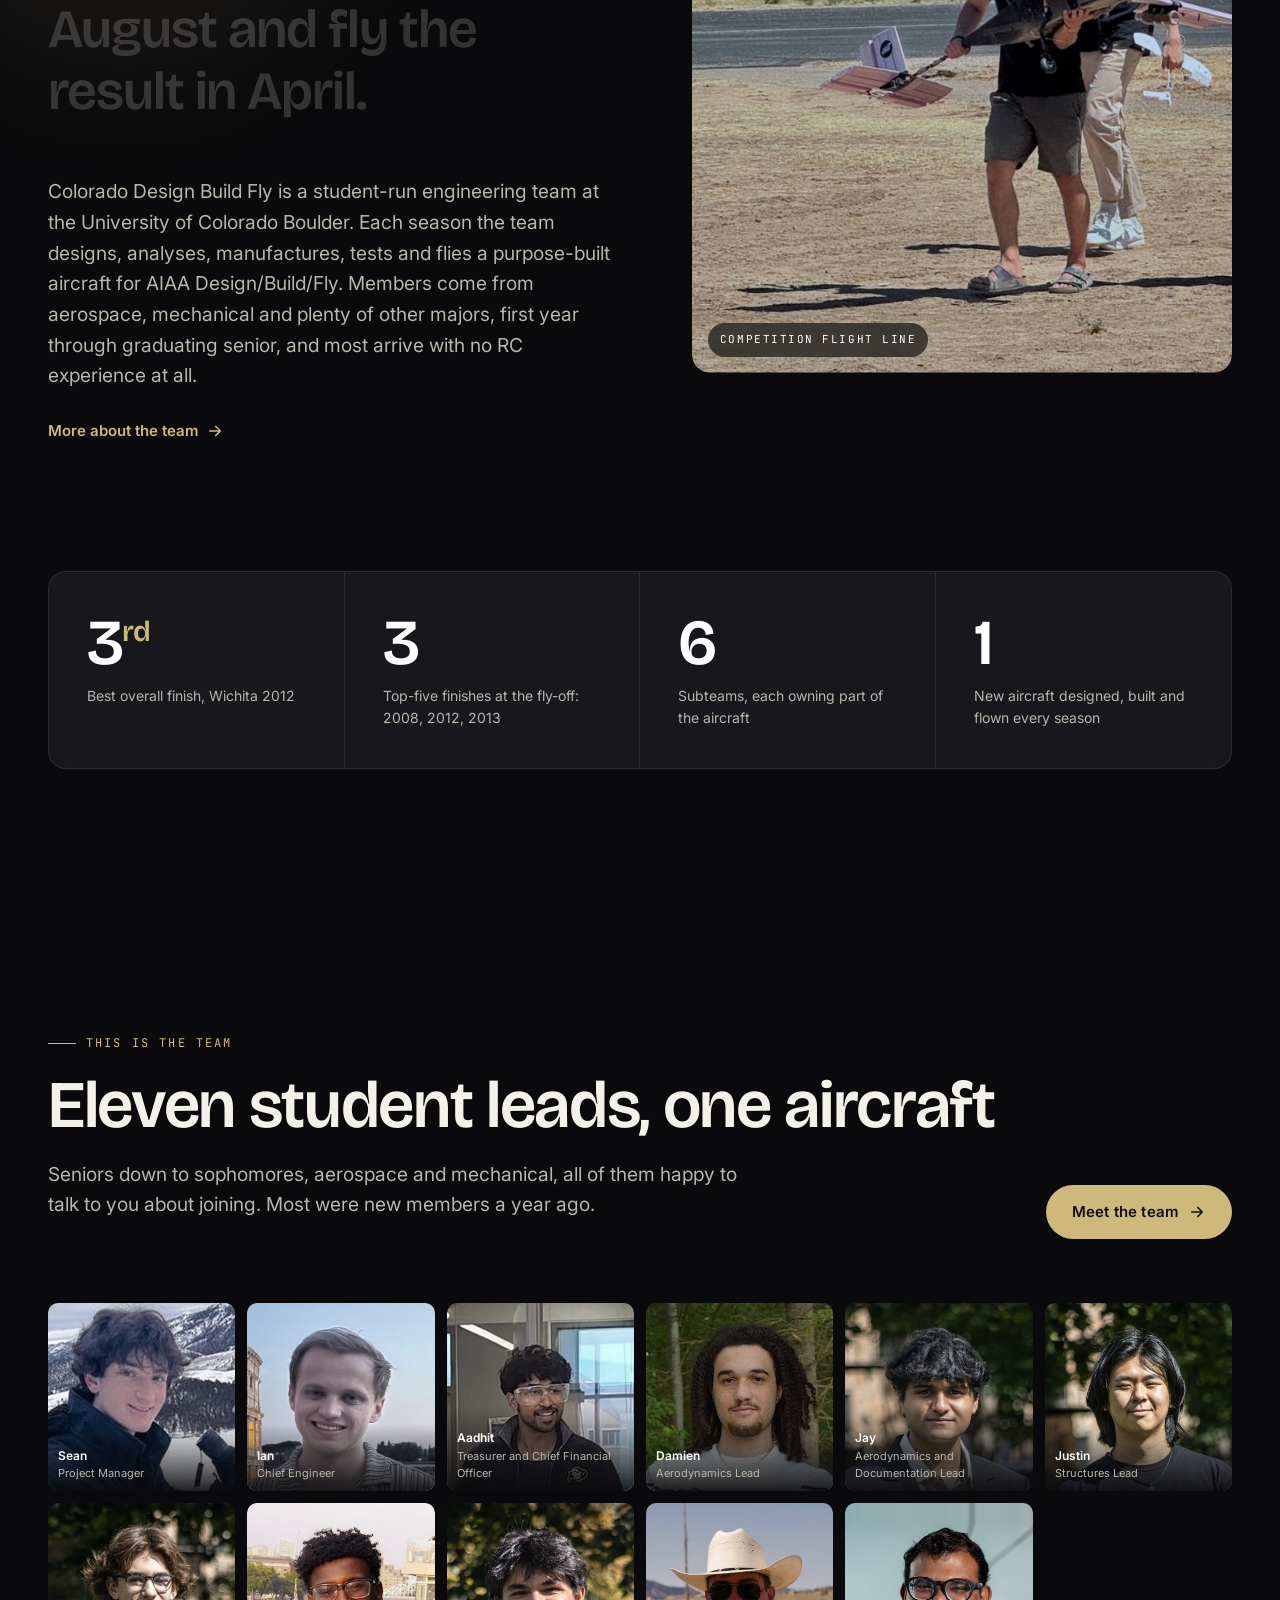
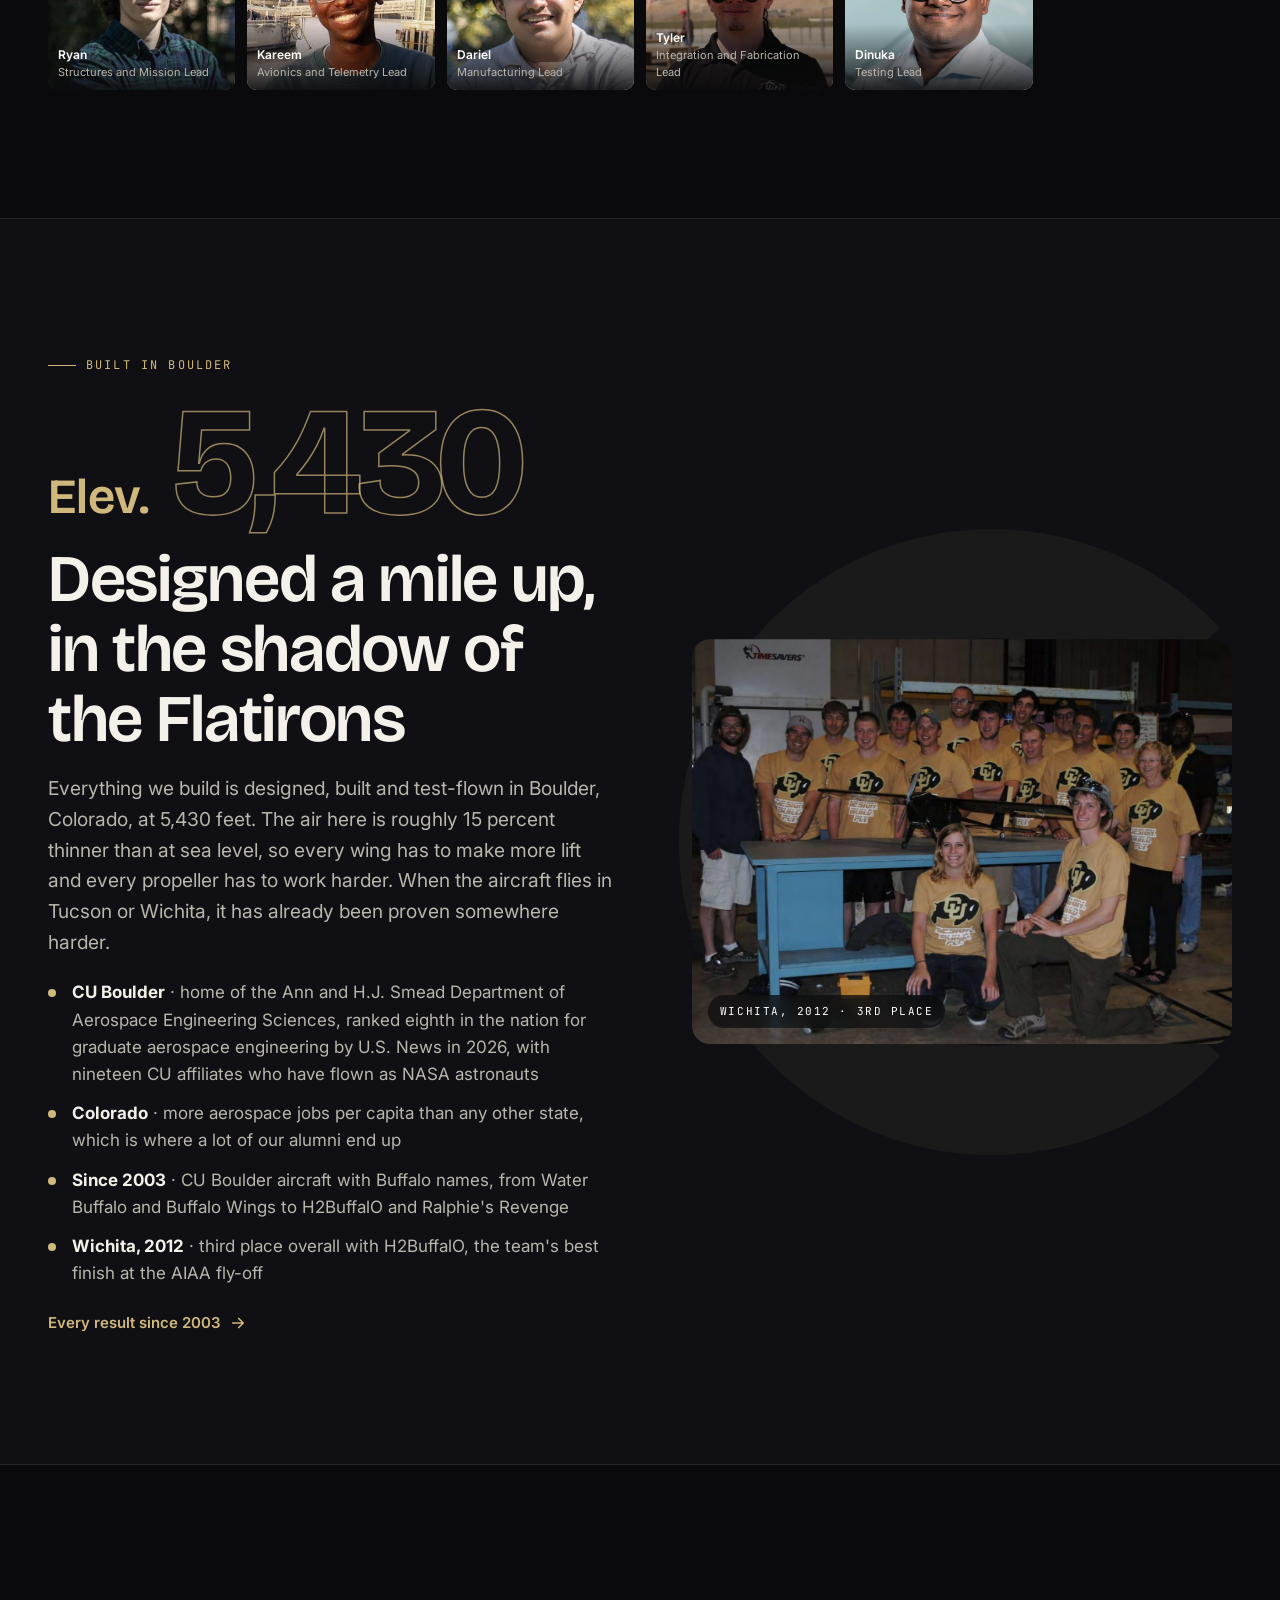
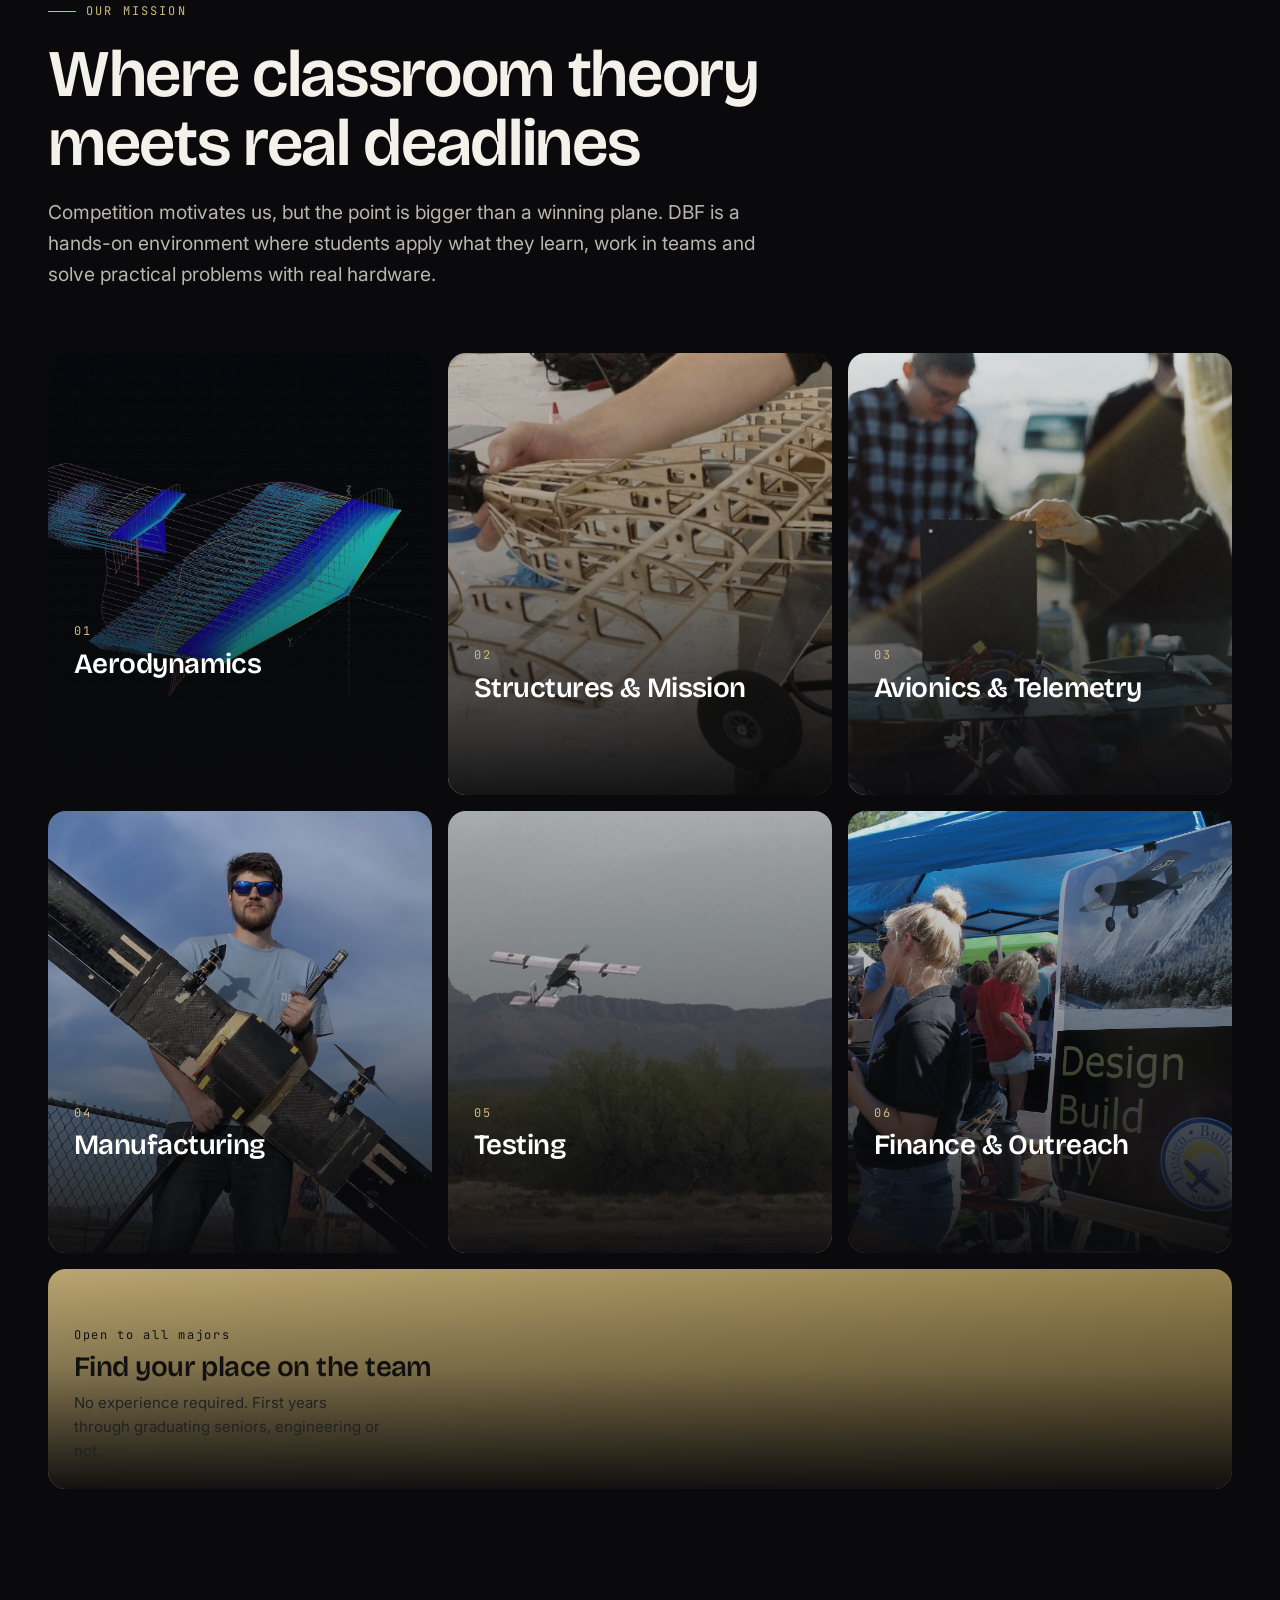
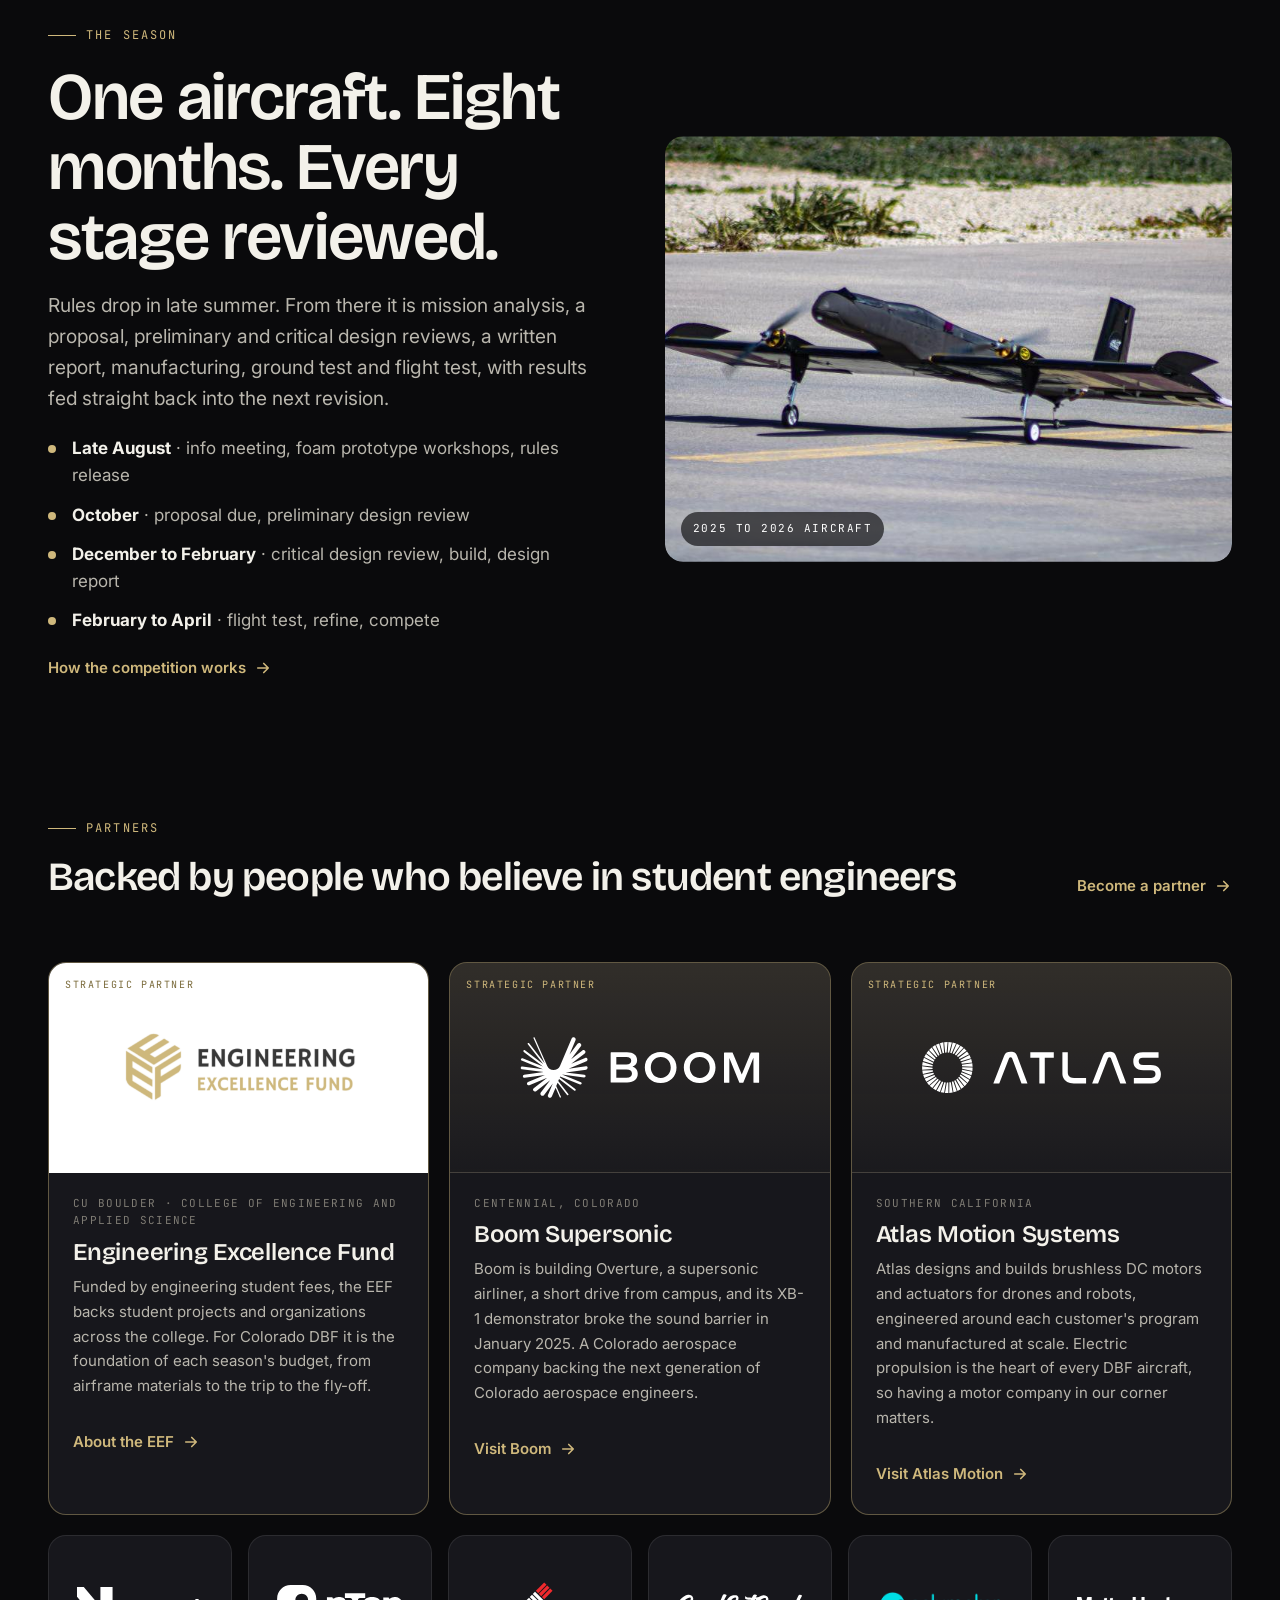
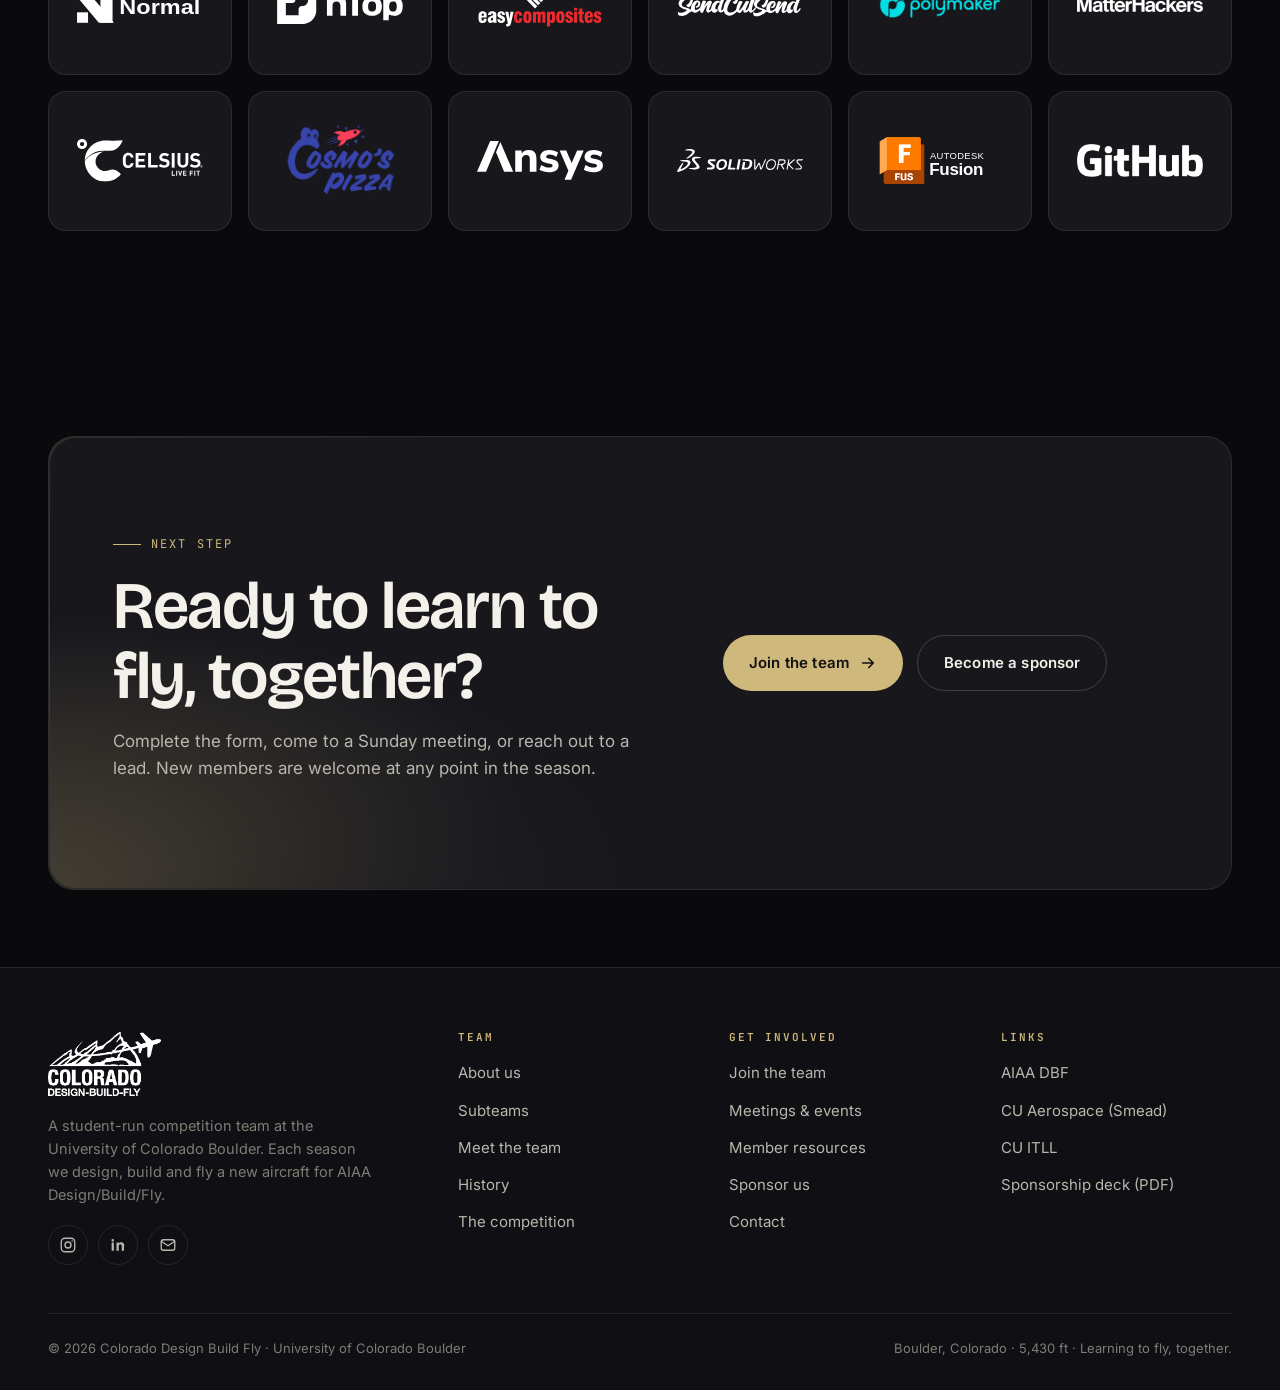
==== commit c136c58c: "Remove Xometry from the partner logos" ====
--- a/index.html
+++ b/index.html
@@ -261,7 +261,6 @@
       <div aria-label="Normal"><img src="assets/img/sponsors/normal.svg" alt="Normal" loading="lazy"></div>
       <a href="https://www.ntop.com/" target="_blank" rel="noopener" aria-label="nTop"><img src="assets/img/sponsors/ntop.svg" alt="nTop" loading="lazy"></a>
       <a href="https://www.easycomposites.co.uk/" target="_blank" rel="noopener" aria-label="Easy Composites"><img src="assets/img/sponsors/easy-composites.svg" alt="Easy Composites" loading="lazy"></a>
-      <a href="https://www.xometry.com/" target="_blank" rel="noopener" aria-label="Xometry"><img src="assets/img/sponsors/xometry.svg" alt="Xometry" loading="lazy"></a>
       <a href="https://sendcutsend.com/" target="_blank" rel="noopener" aria-label="SendCutSend"><img src="assets/img/sponsors/sendcutsend.svg" alt="SendCutSend" loading="lazy"></a>
       <a href="https://shop.polymaker.com/" target="_blank" rel="noopener" aria-label="Polymaker"><img src="assets/img/sponsors/polymaker.png" alt="Polymaker" loading="lazy"></a>
       <a href="https://www.matterhackers.com/" target="_blank" rel="noopener" aria-label="MatterHackers"><img src="assets/img/sponsors/matterhackers.svg" alt="MatterHackers" loading="lazy"></a>
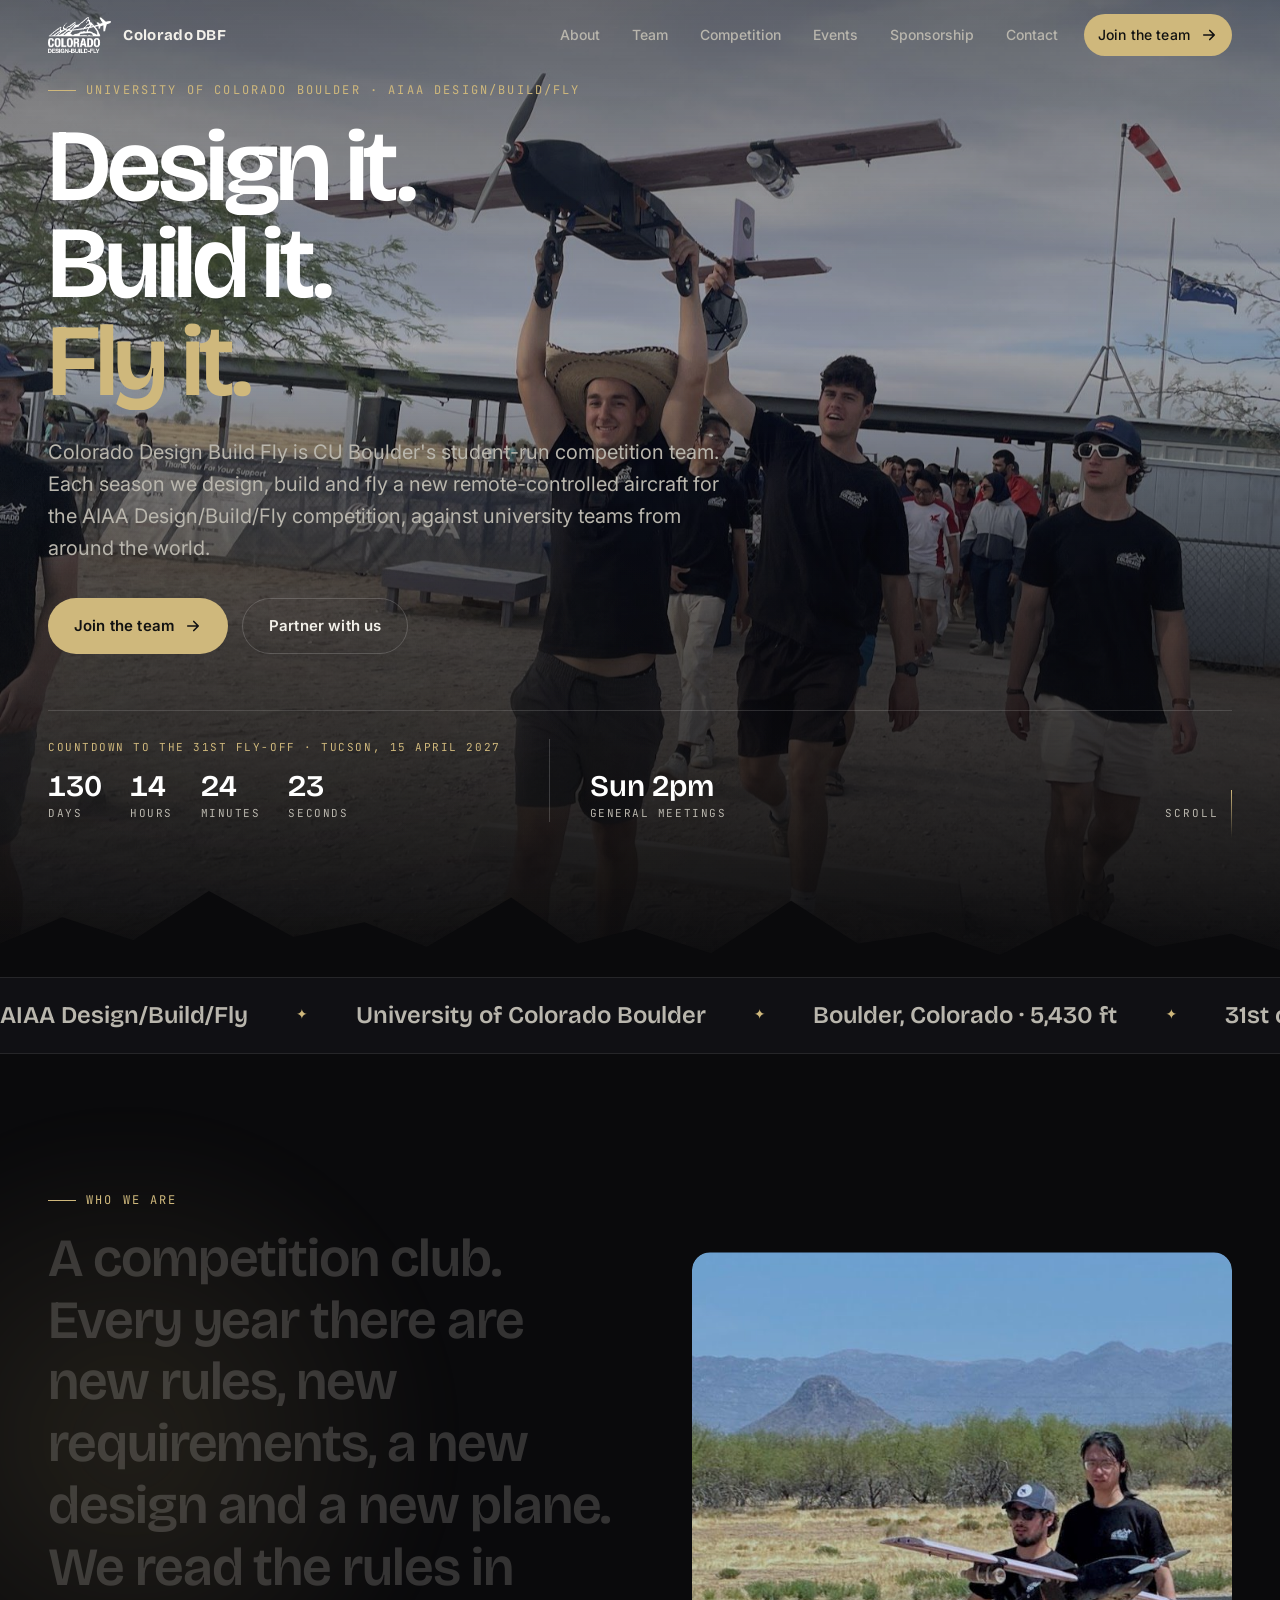
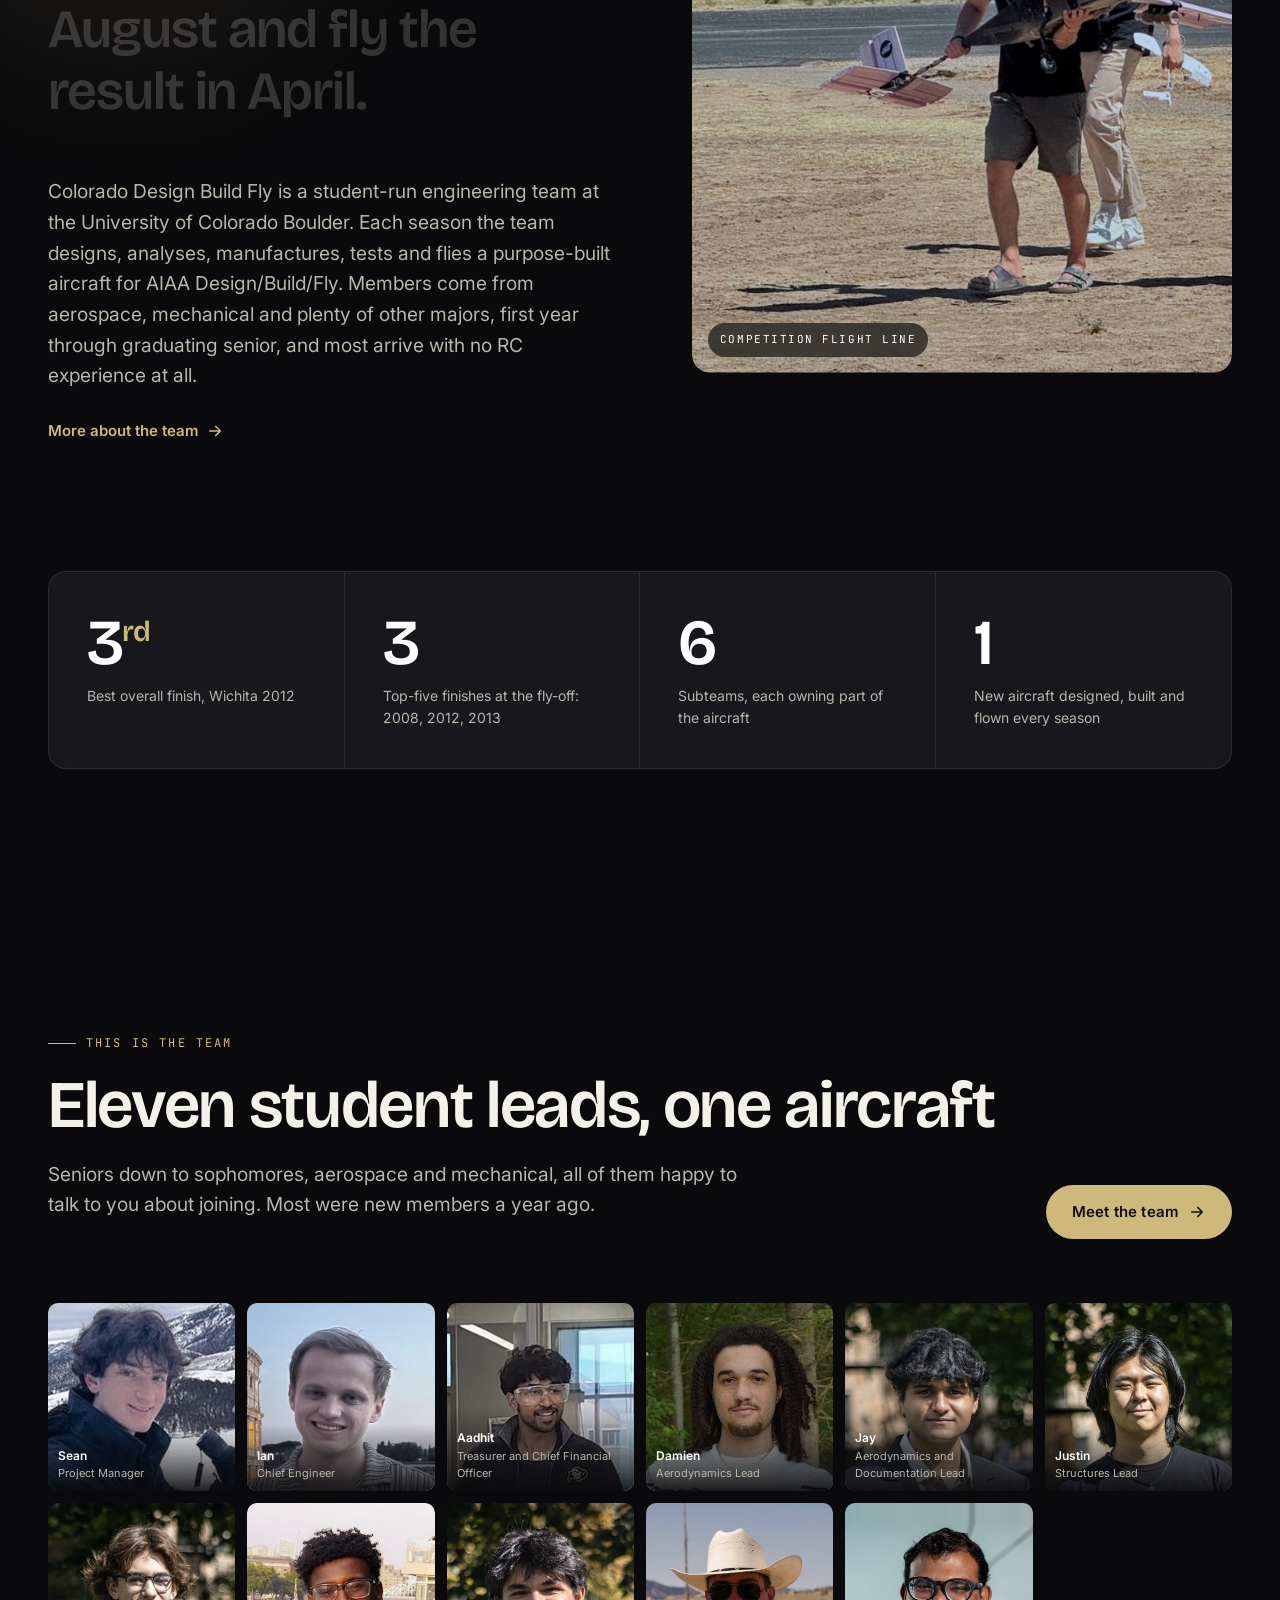
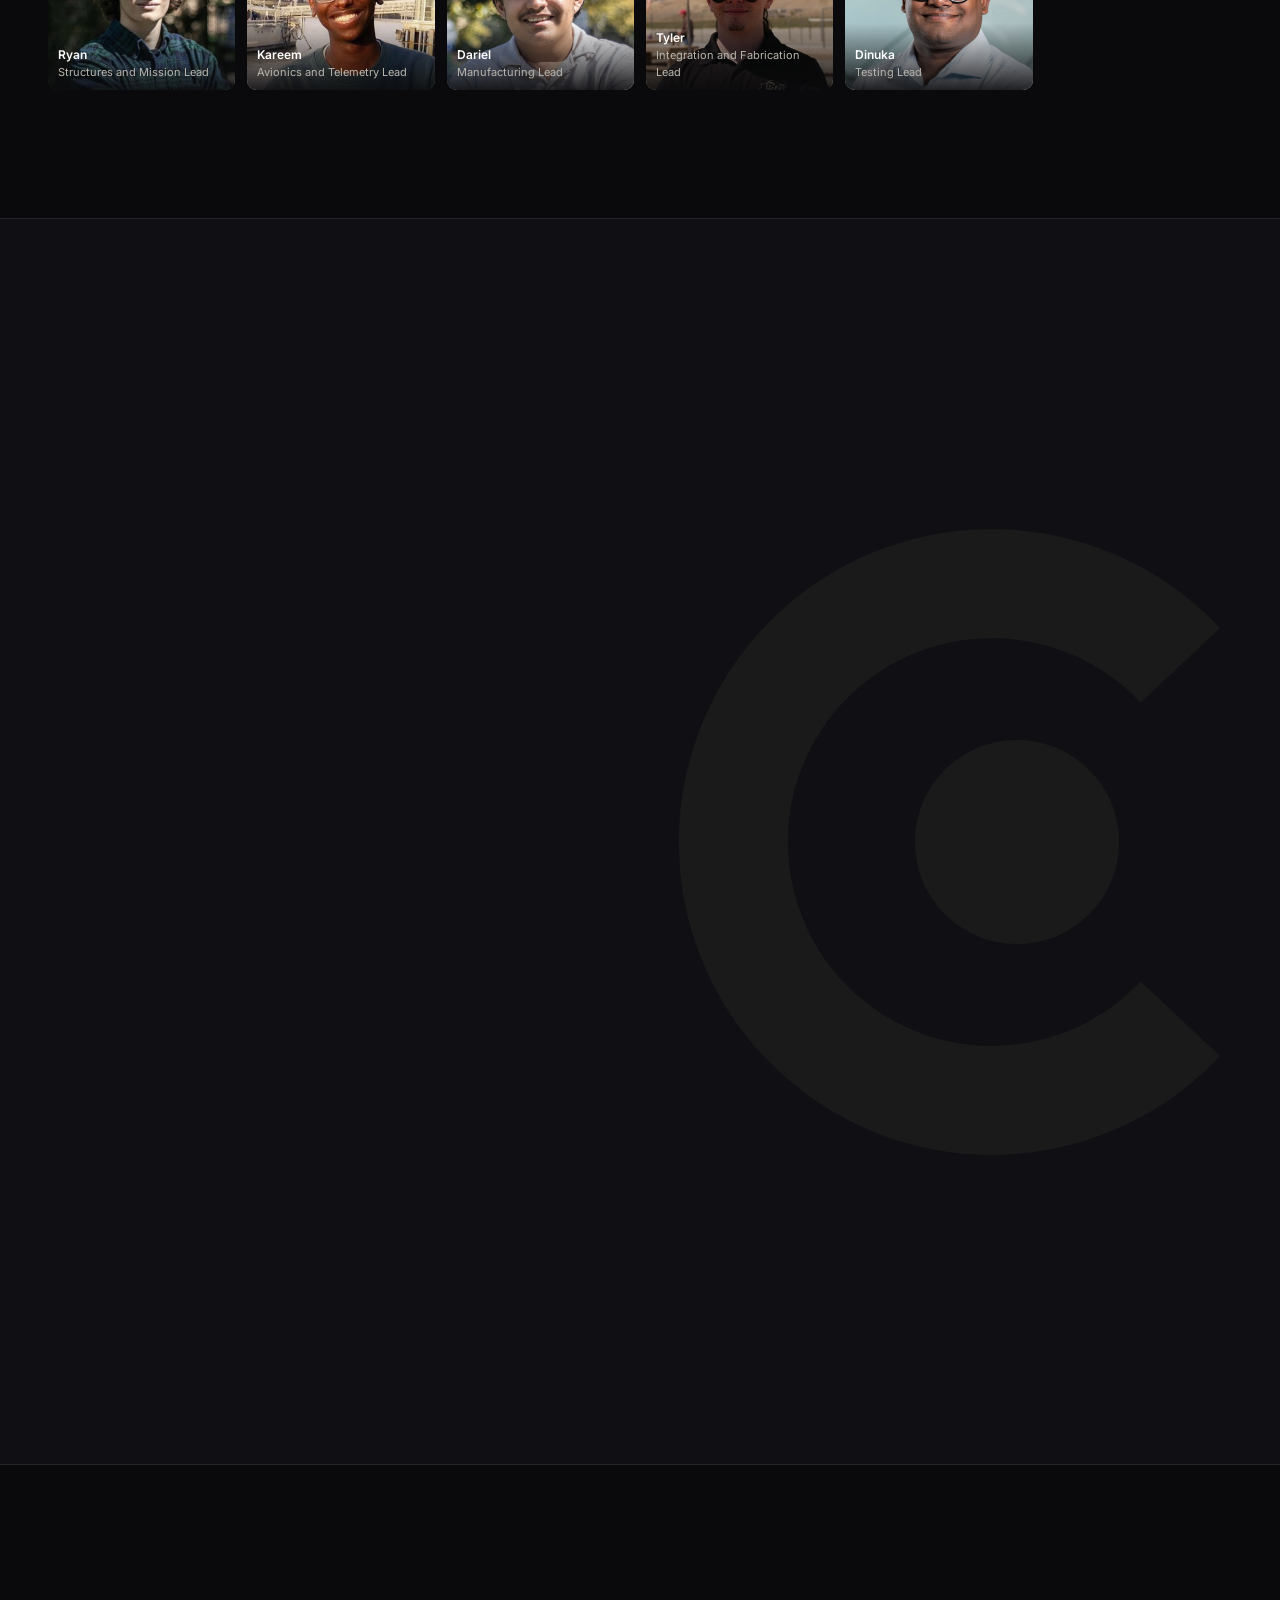
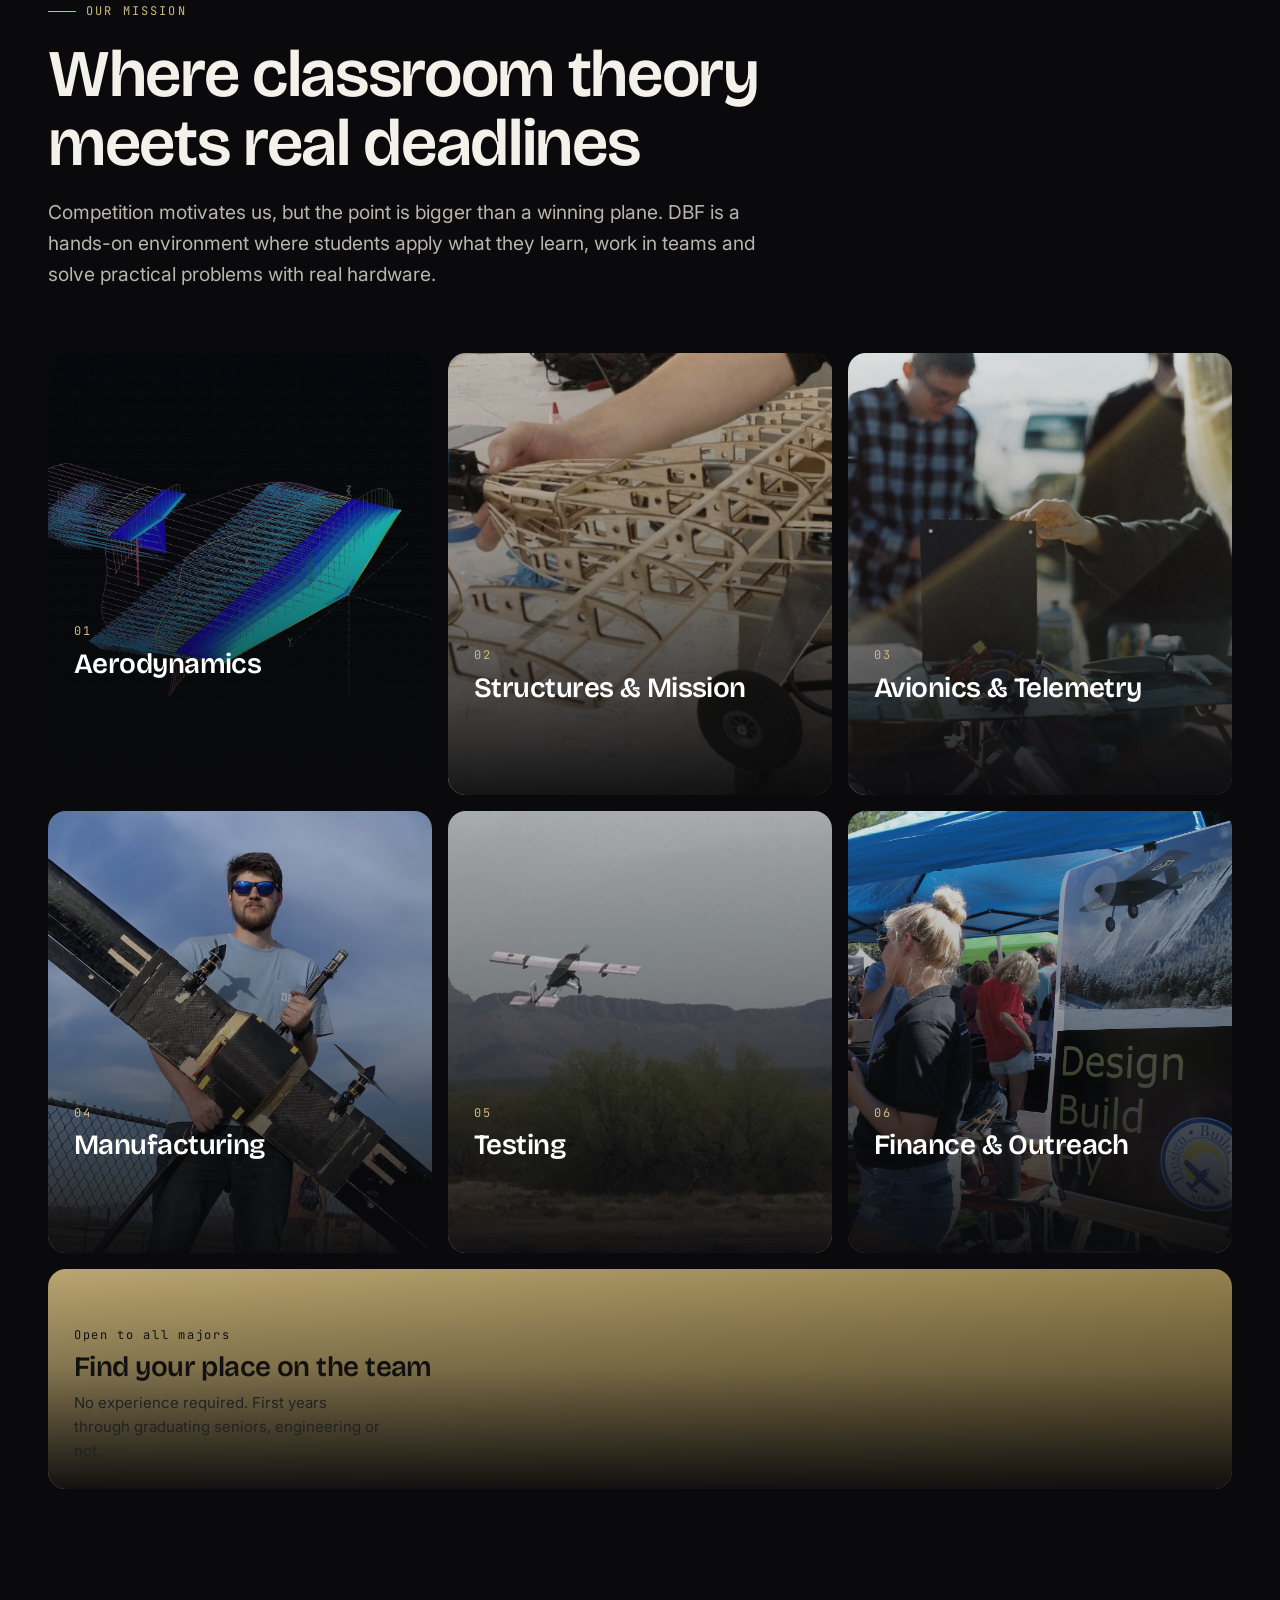
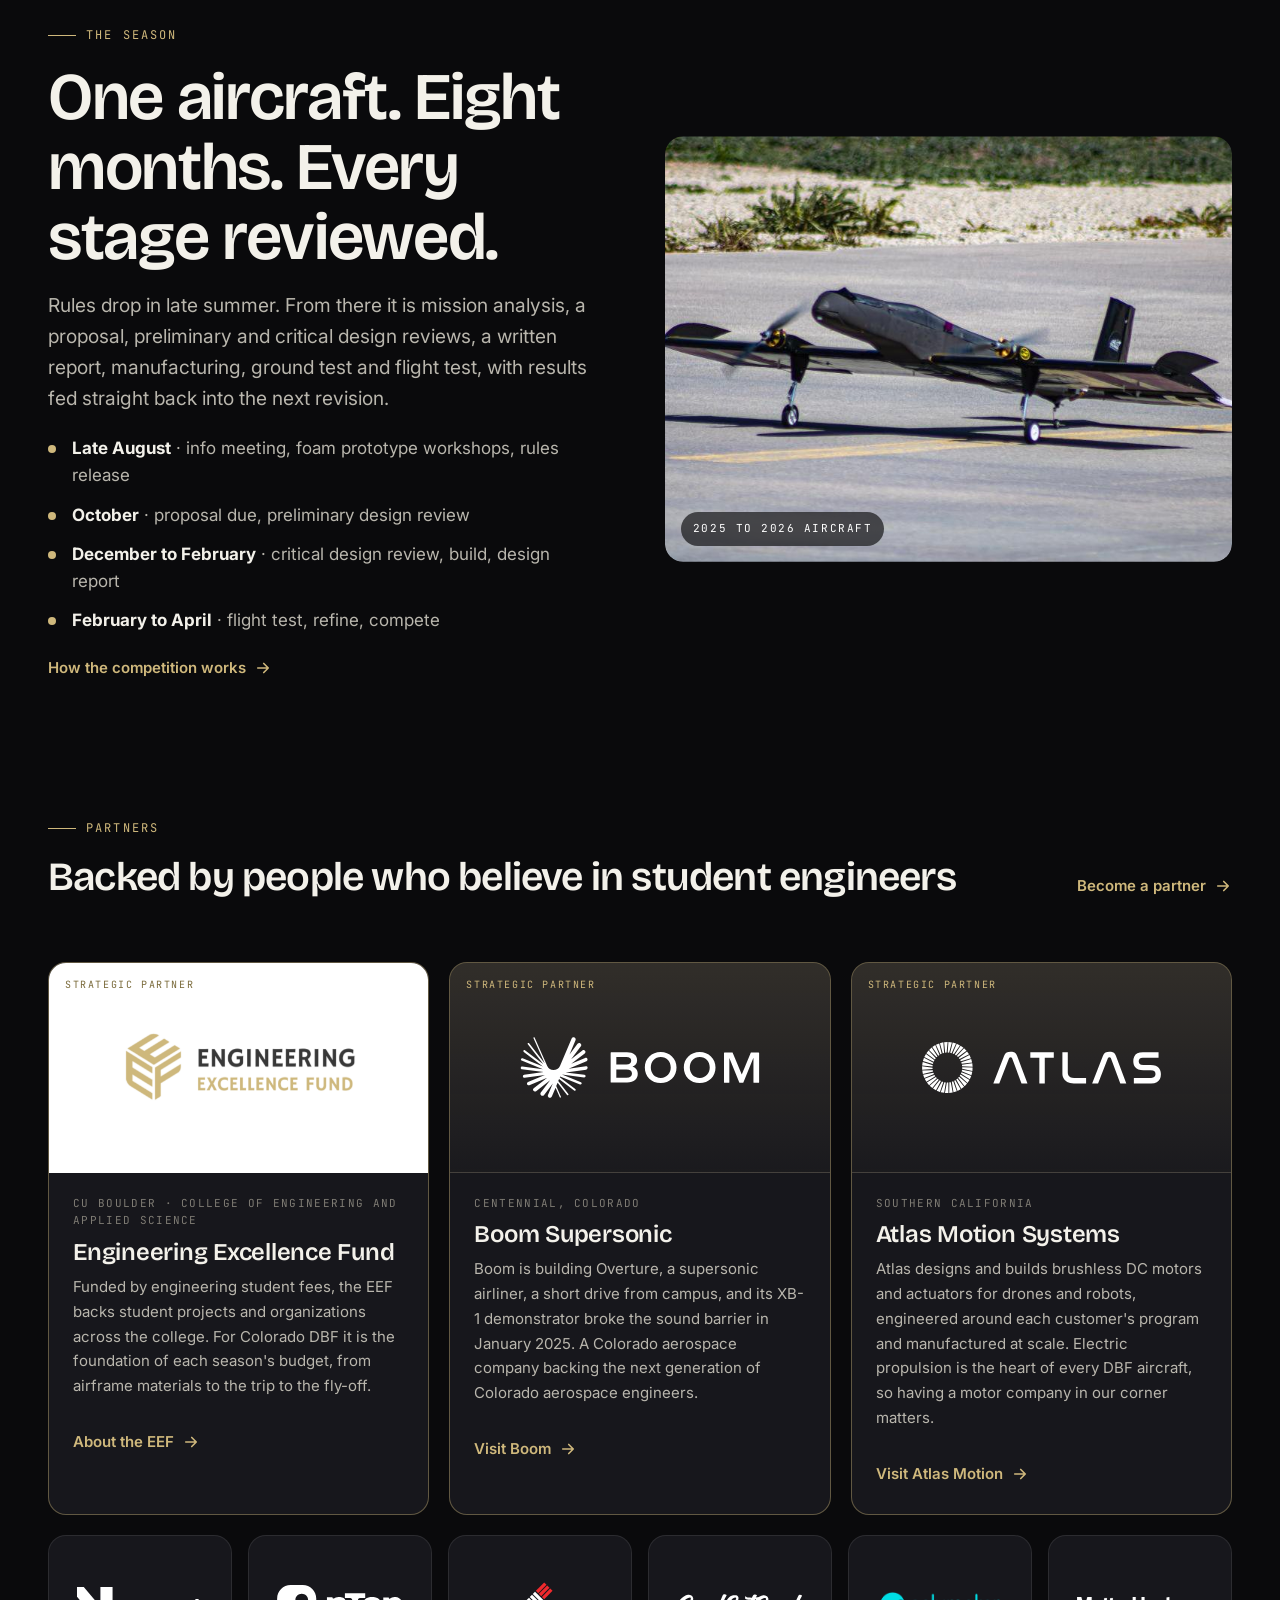
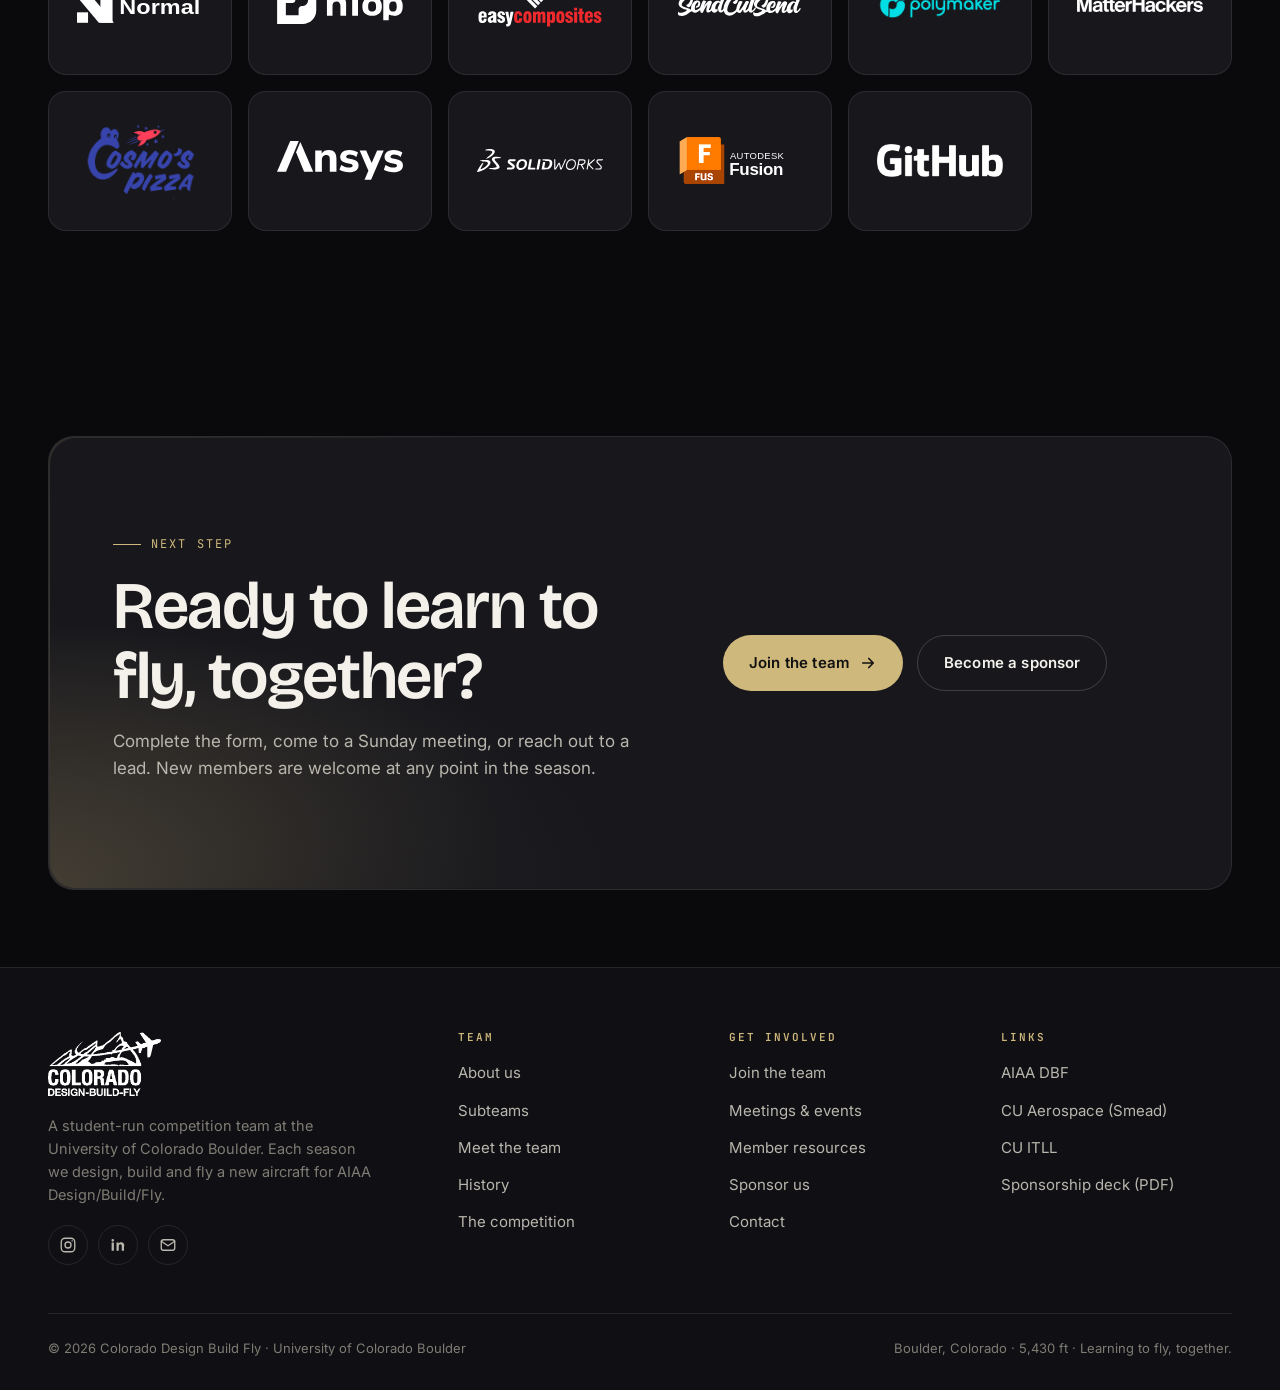
==== commit 512c8d88: "Remove Celsius from the partner logos" ====
--- a/index.html
+++ b/index.html
@@ -264,7 +264,6 @@
       <a href="https://sendcutsend.com/" target="_blank" rel="noopener" aria-label="SendCutSend"><img src="assets/img/sponsors/sendcutsend.svg" alt="SendCutSend" loading="lazy"></a>
       <a href="https://shop.polymaker.com/" target="_blank" rel="noopener" aria-label="Polymaker"><img src="assets/img/sponsors/polymaker.png" alt="Polymaker" loading="lazy"></a>
       <a href="https://www.matterhackers.com/" target="_blank" rel="noopener" aria-label="MatterHackers"><img src="assets/img/sponsors/matterhackers.svg" alt="MatterHackers" loading="lazy"></a>
-      <a href="https://www.celsius.com/" target="_blank" rel="noopener" aria-label="Celsius"><img src="assets/img/sponsors/celsius.svg" alt="Celsius" loading="lazy"></a>
       <a href="https://www.cosmospizza.com/" target="_blank" rel="noopener" aria-label="Cosmo's Pizza"><img src="assets/img/sponsors/cosmos-pizza.png" alt="Cosmo's Pizza" loading="lazy"></a>
       <a href="https://www.ansys.com/" target="_blank" rel="noopener" aria-label="Ansys"><img src="assets/img/sponsors/ansys.svg" alt="Ansys" loading="lazy"></a>
       <a href="https://www.solidworks.com/" target="_blank" rel="noopener" aria-label="SOLIDWORKS"><img src="assets/img/sponsors/solidworks.svg" alt="SOLIDWORKS" loading="lazy"></a>
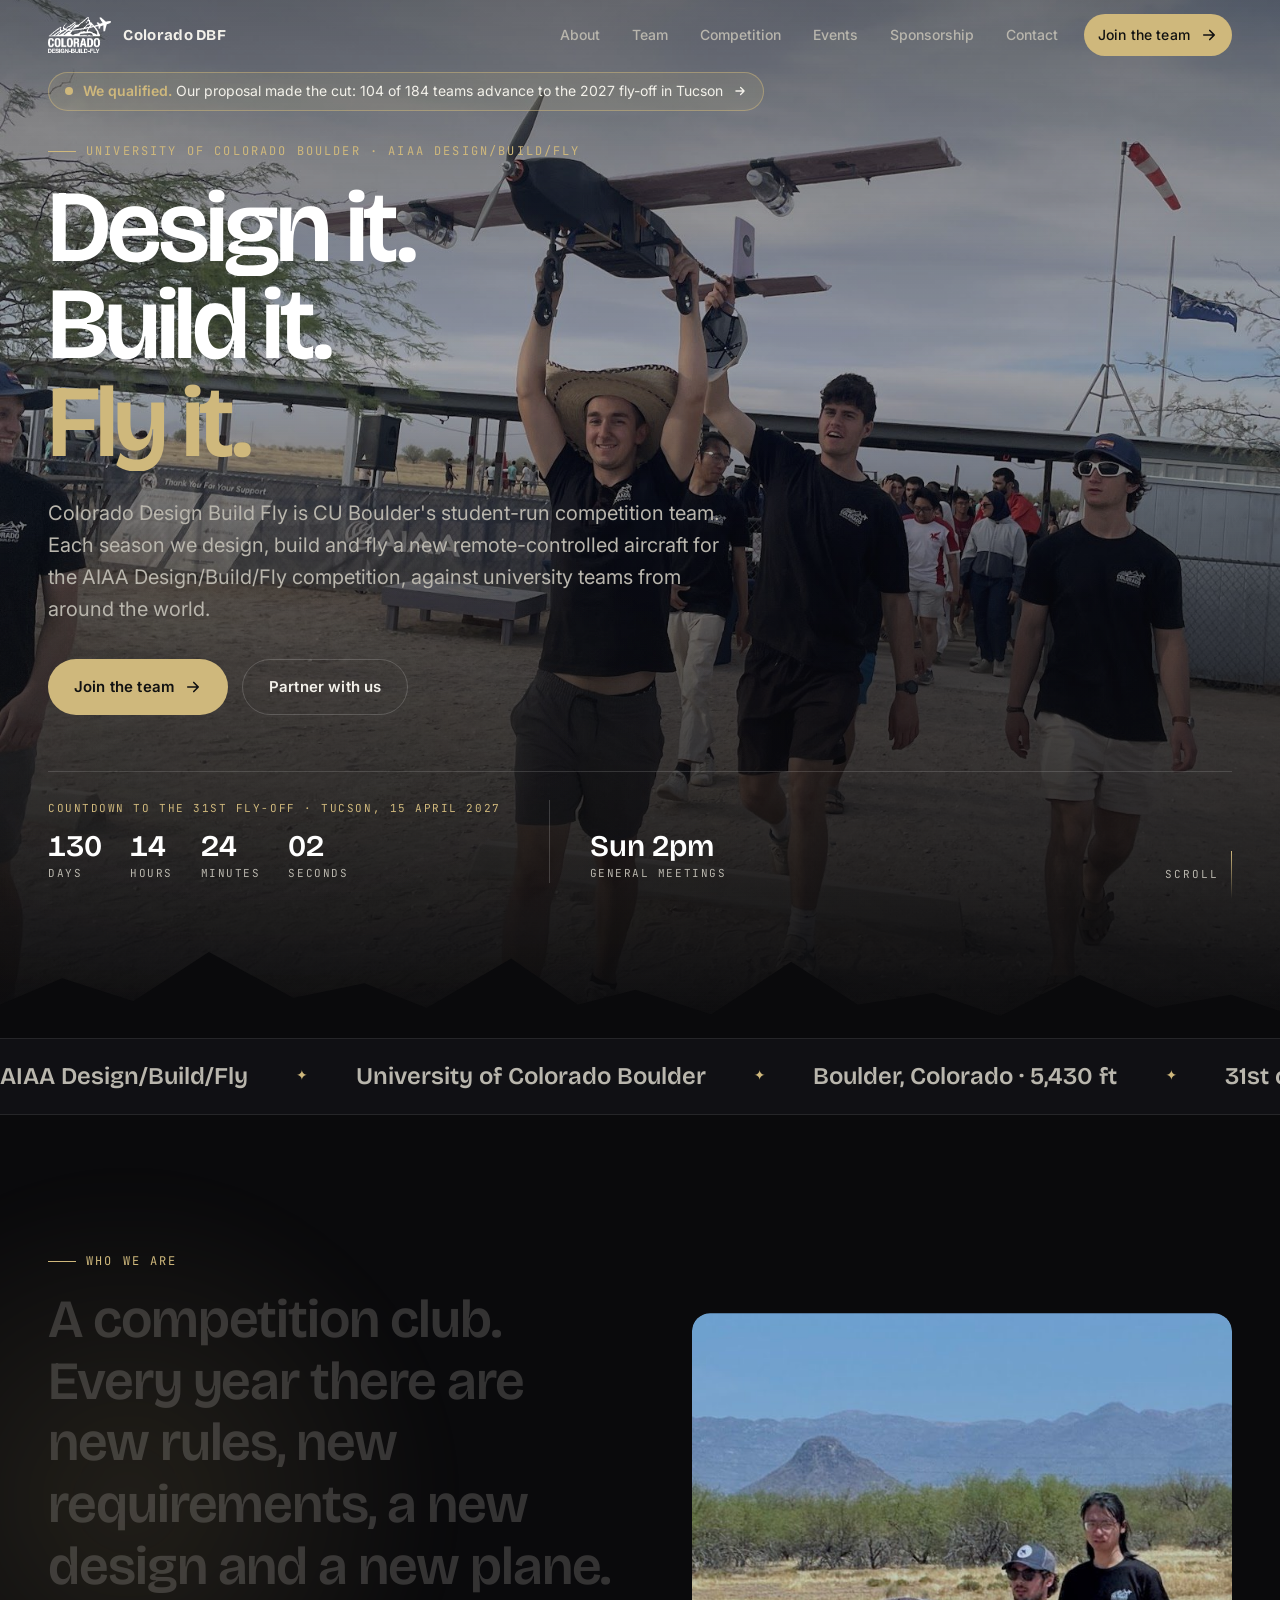
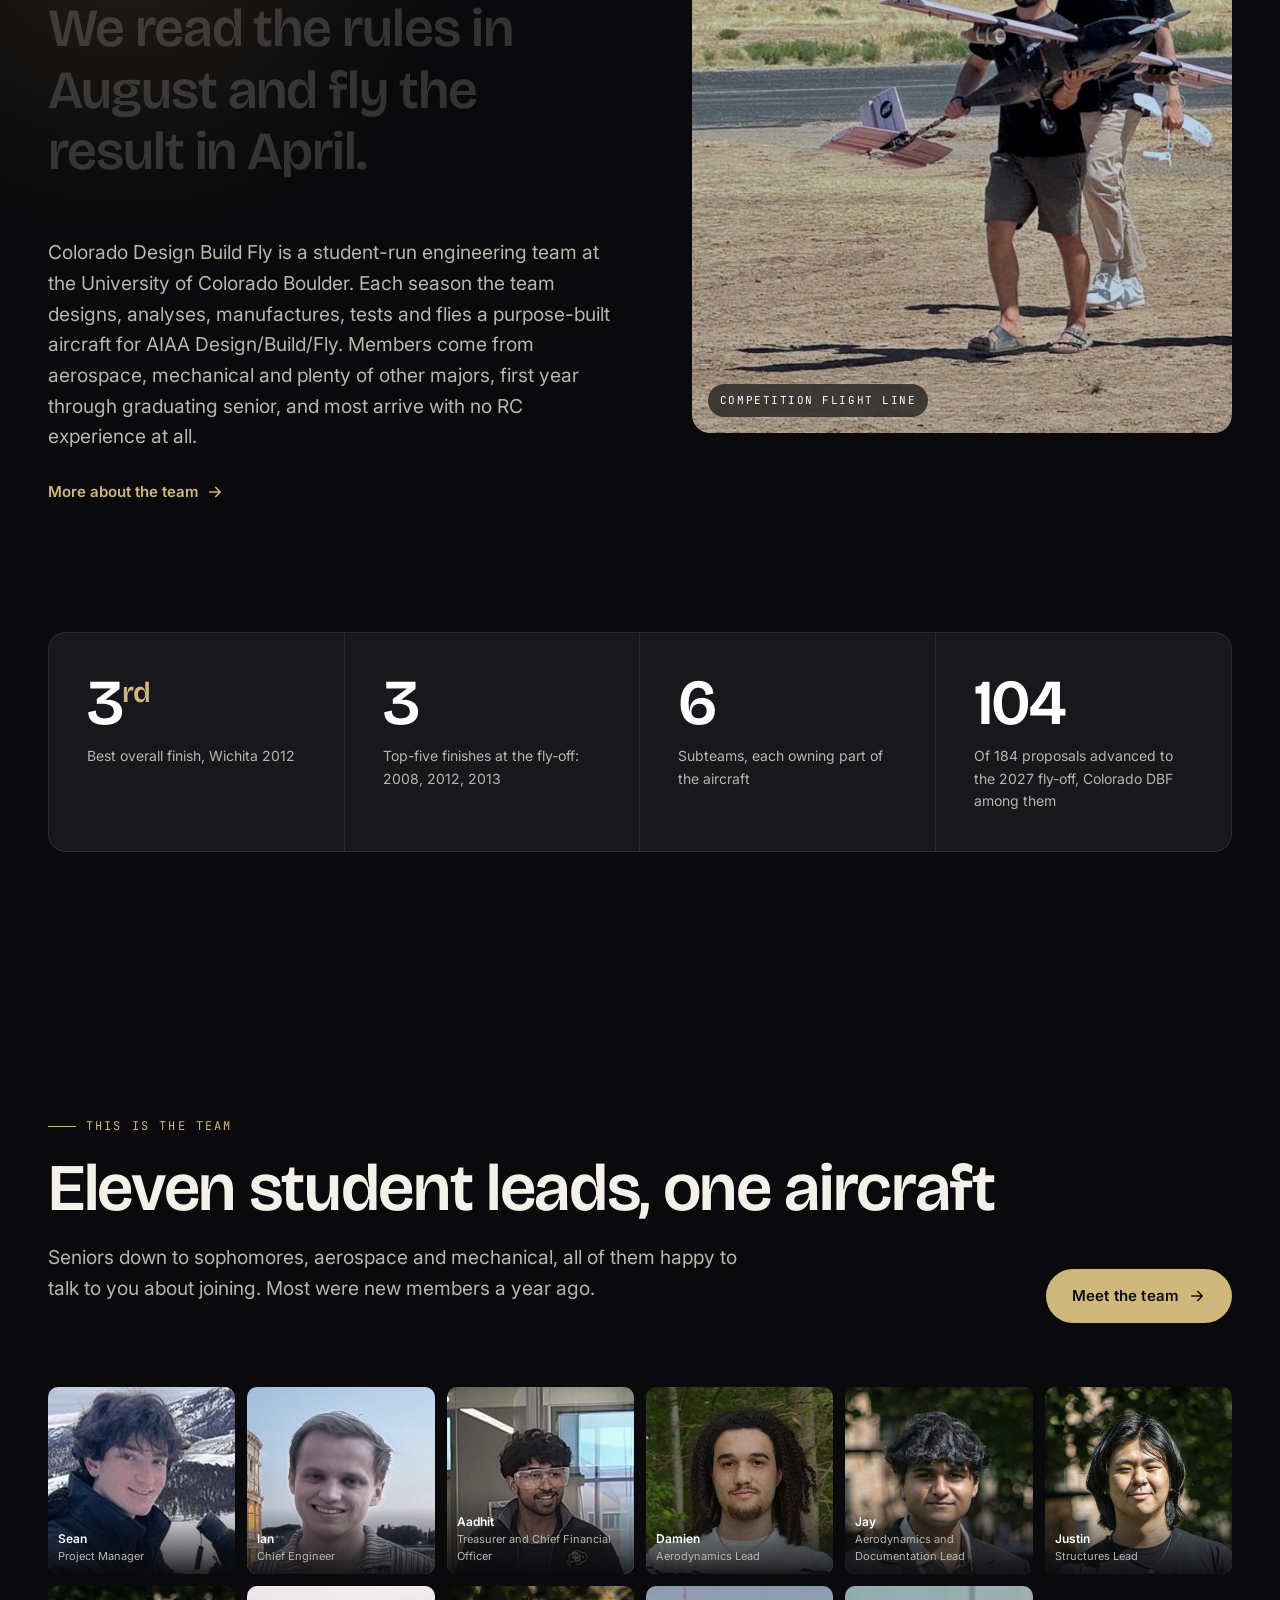
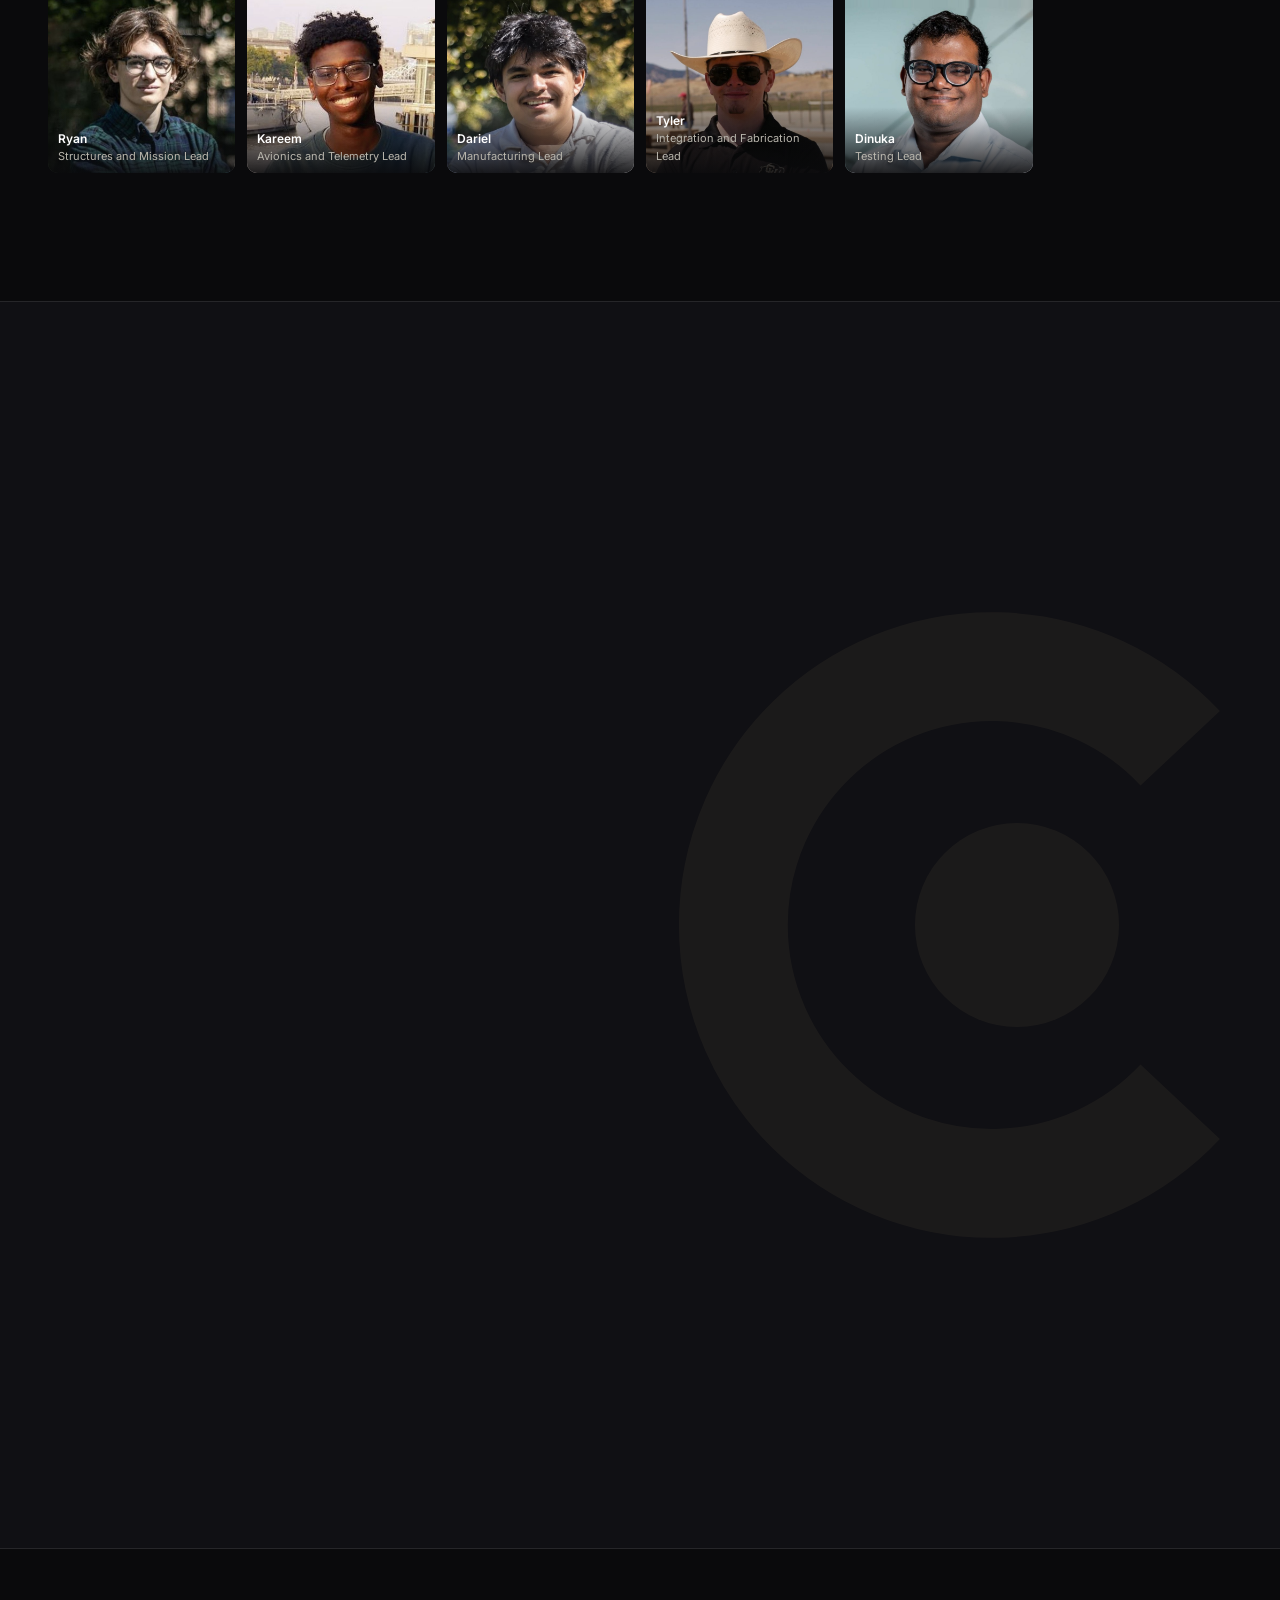
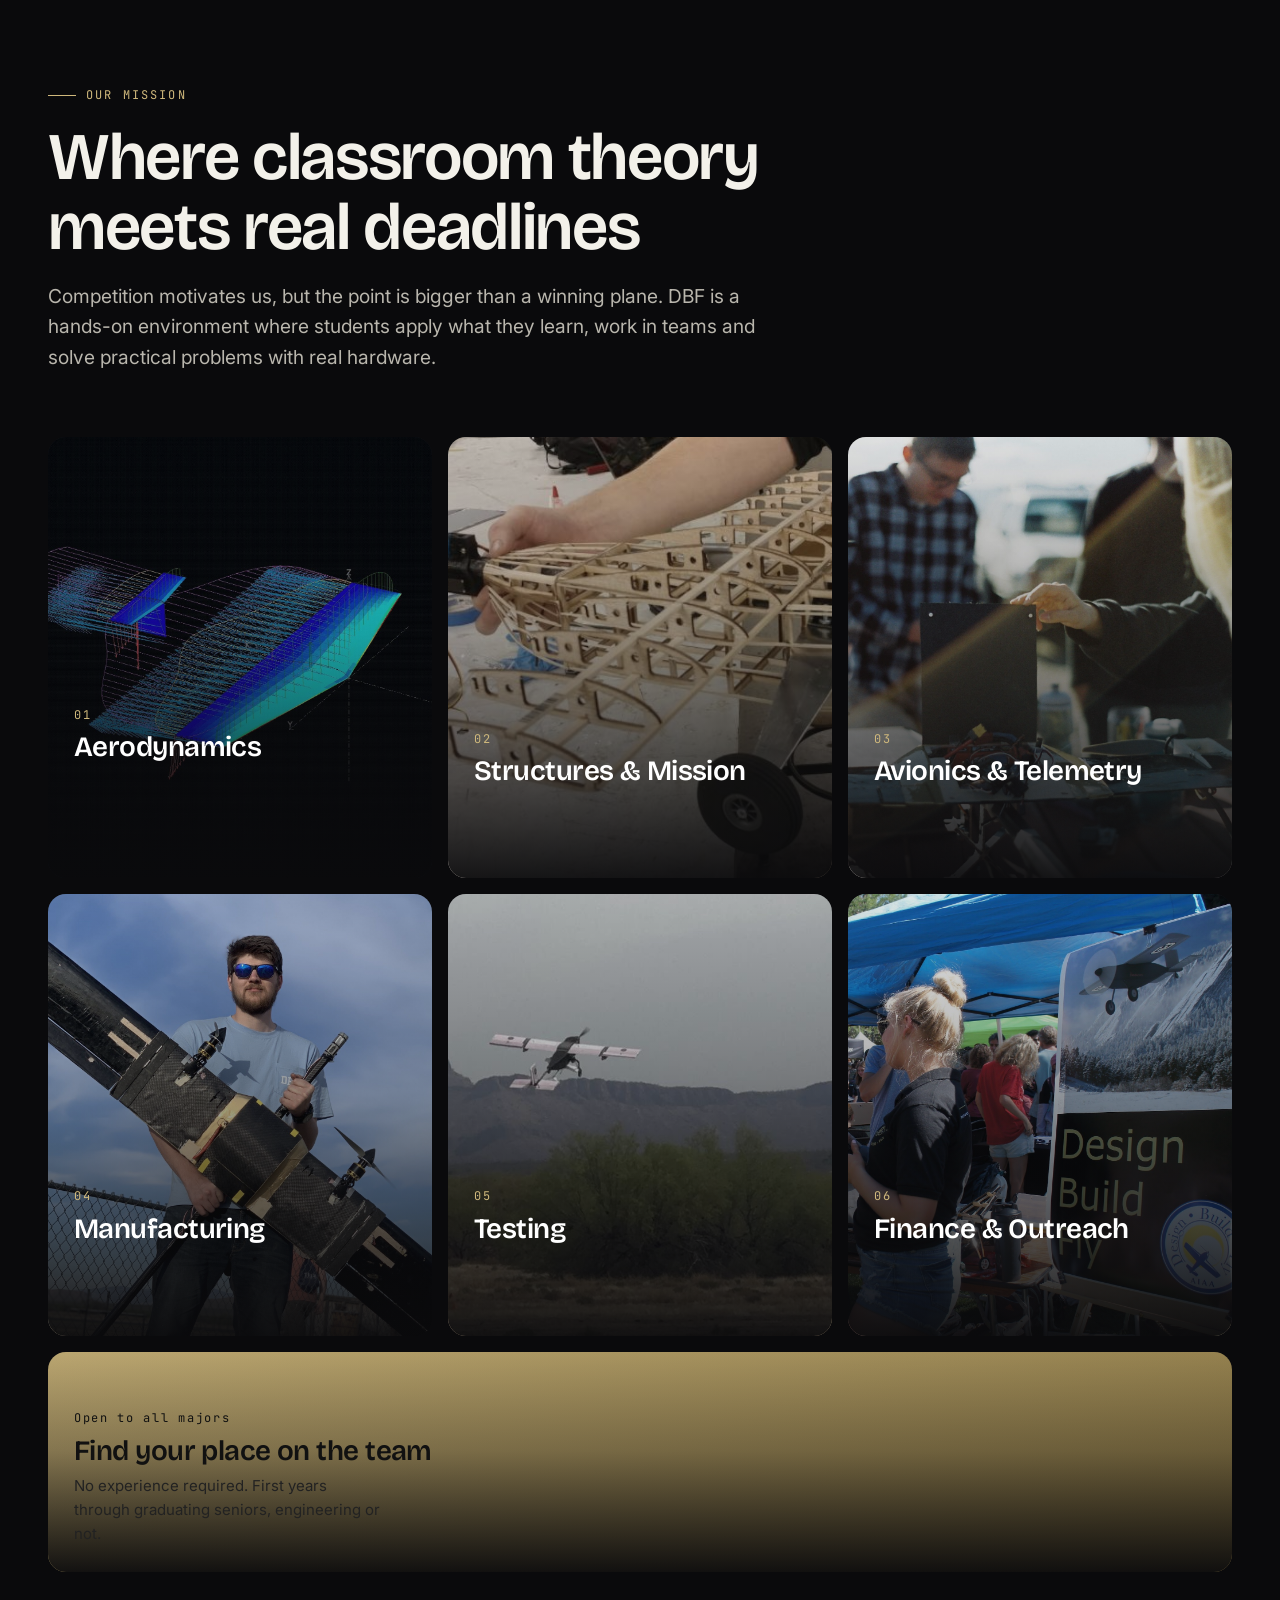
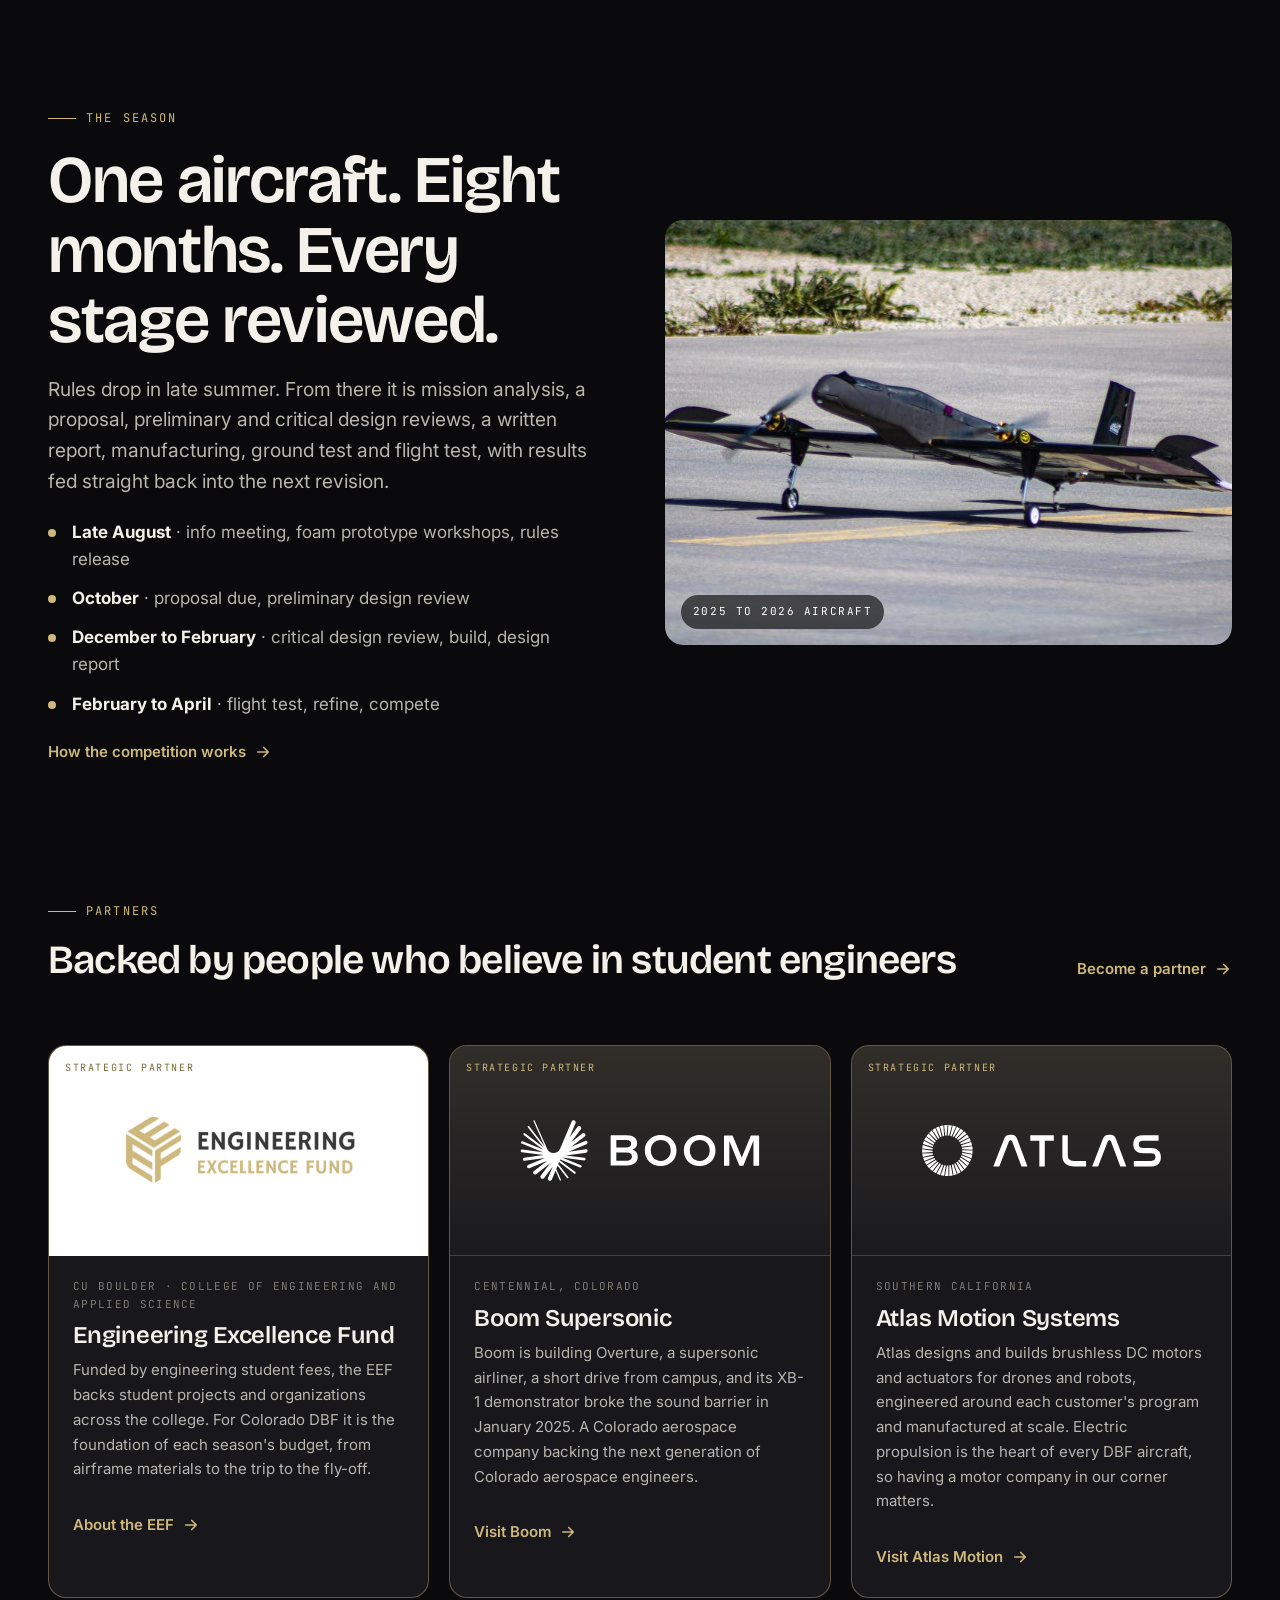
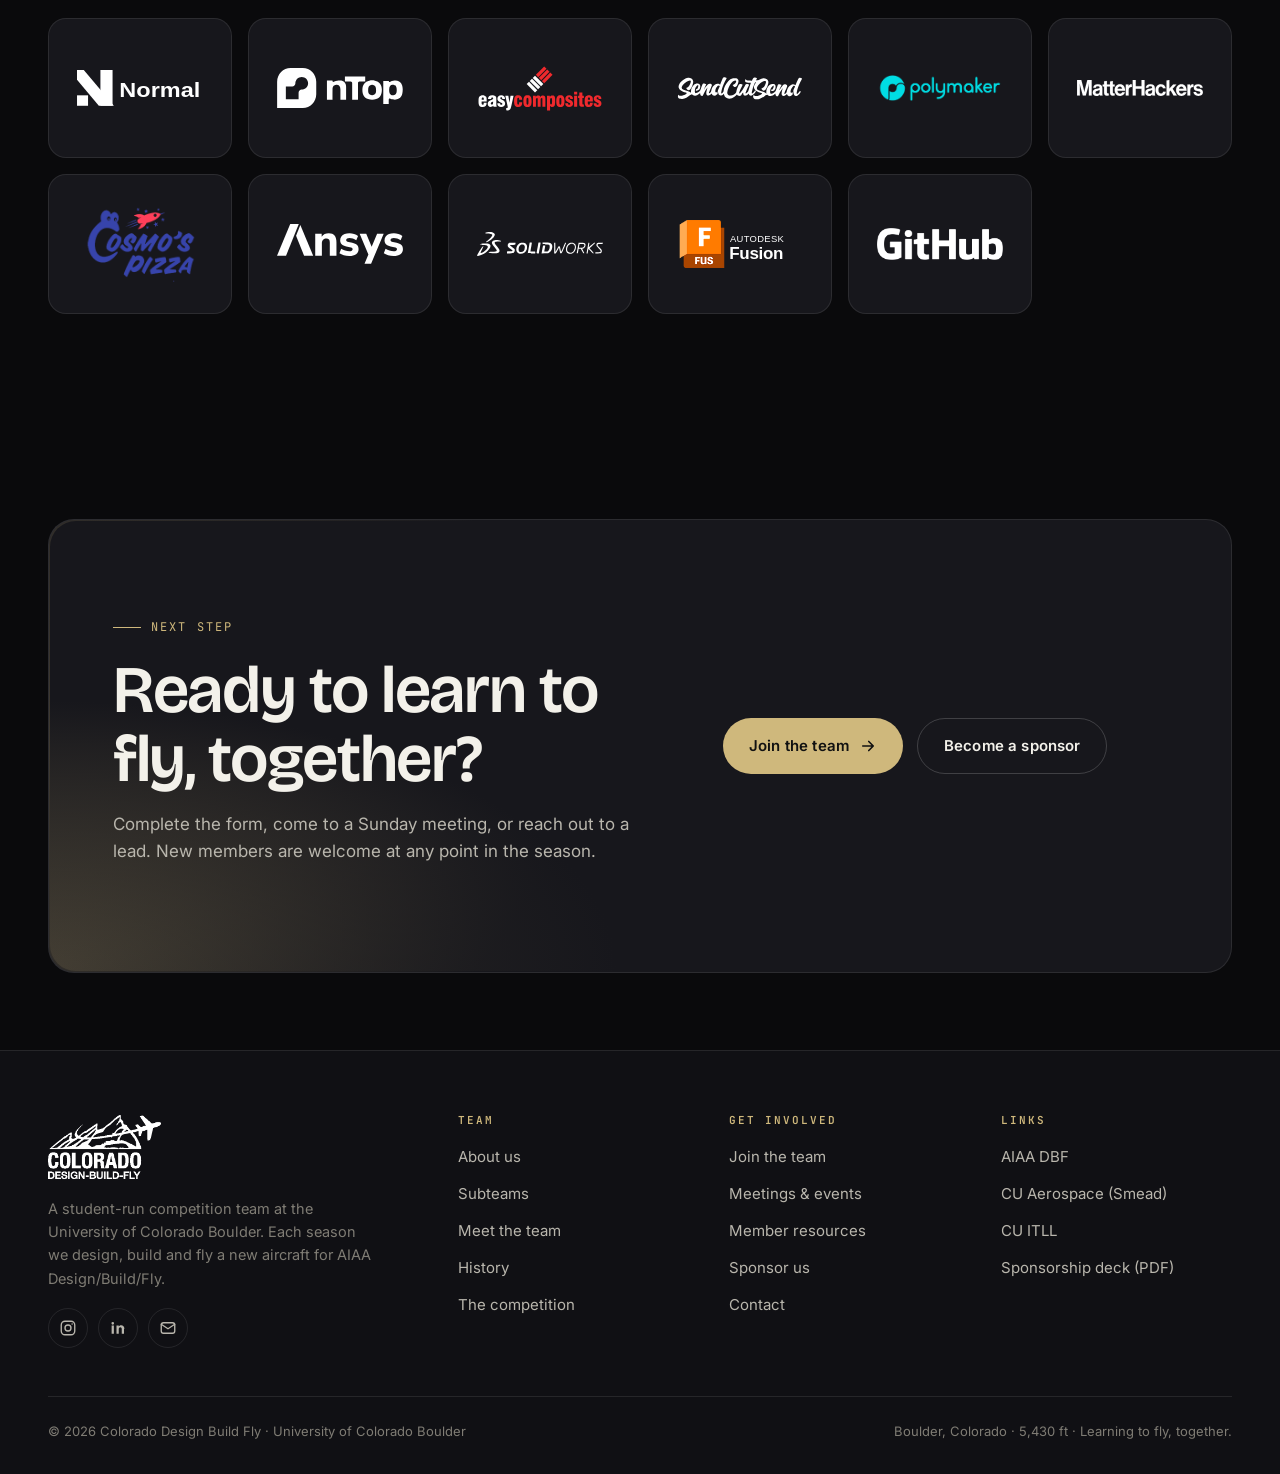
==== commit 13c44441: "Announce qualification for the 2027 fly-off" ====
--- a/index.html
+++ b/index.html
@@ -17,7 +17,7 @@
   <link rel="preconnect" href="https://fonts.googleapis.com">
   <link rel="preconnect" href="https://fonts.gstatic.com" crossorigin>
   <link href="https://fonts.googleapis.com/css2?family=Bricolage+Grotesque:opsz,wght@12..96,500;12..96,600;12..96,700&family=Inter:wght@400;500;600&family=JetBrains+Mono:wght@400;600&display=swap" rel="stylesheet">
-  <link rel="stylesheet" href="assets/css/style.css?v=cecfa8bb">
+  <link rel="stylesheet" href="assets/css/style.css?v=52146f76">
 </head>
 <body>
 <a class="skip" href="#main">Skip to content</a>
@@ -46,6 +46,7 @@
   <div class="hero__shade"></div>
   <canvas class="hero__flow" aria-hidden="true"></canvas>
   <div class="wrap hero__inner">
+    <a class="announce" href="competition.html#season"><span class="announce__dot"></span><span><b>We qualified.</b> Our proposal made the cut: 104 of 184 teams advance to the 2027 fly-off in Tucson</span><svg class="arrow" width="14" height="14" viewBox="0 0 24 24" fill="none" stroke="currentColor" stroke-width="2.2" stroke-linecap="round" stroke-linejoin="round"><path d="M5 12h14M13 6l6 6-6 6"/></svg></a>
     <span class="eyebrow" style="animation:fadeUp 1s .2s var(--ease-out) forwards;opacity:0">University of Colorado Boulder · AIAA Design/Build/Fly</span>
     <h1 class="h-xl hero__title">
       <span class="line"><span>Design it.</span></span>
@@ -109,7 +110,7 @@
       <div><b><span data-count="3">0</span><sup>rd</sup></b><small>Best overall finish, Wichita 2012</small></div>
       <div><b><span data-count="3">0</span></b><small>Top-five finishes at the fly-off: 2008, 2012, 2013</small></div>
       <div><b><span data-count="6">0</span></b><small>Subteams, each owning part of the aircraft</small></div>
-      <div><b><span data-count="1">0</span></b><small>New aircraft designed, built and flown every season</small></div>
+      <div><b><span data-count="104">0</span></b><small>Of 184 proposals advanced to the 2027 fly-off, Colorado DBF among them</small></div>
     </div>
   </div>
 </section>
--- a/assets/css/style.css
+++ b/assets/css/style.css
@@ -646,3 +646,12 @@
 .spot__body p { color: var(--text-2); font-size: 15px; line-height: 1.65; }
 .spot__body .link-arrow { margin-top: 6px; }
 @media (max-width: 600px) { .spot { grid-template-rows: 160px auto; } .spot__body { padding: 20px 20px 24px; } }
+
+/* Qualification announcement in the hero */
+.announce { display: flex; width: fit-content; max-width: 100%; align-items: center; gap: 10px; margin-bottom: 22px; padding: 9px 16px; border: 1px solid rgba(207, 184, 124, 0.5); border-radius: 999px; background: rgba(207, 184, 124, 0.12); color: var(--text); font-size: 14px; line-height: 1.35; text-decoration: none; opacity: 0; animation: fadeUp 1s .1s var(--ease-out) forwards; transition: background 0.3s, border-color 0.3s; }
+.announce:hover { background: rgba(207, 184, 124, 0.2); border-color: var(--gold); }
+.announce b { color: var(--gold); font-weight: 600; }
+.announce__dot { width: 8px; height: 8px; flex: none; border-radius: 50%; background: var(--gold); box-shadow: 0 0 0 0 rgba(207, 184, 124, 0.6); animation: pulse 2s infinite; }
+@keyframes pulse { 70% { box-shadow: 0 0 0 10px rgba(207, 184, 124, 0); } 100% { box-shadow: 0 0 0 0 rgba(207, 184, 124, 0); } }
+@media (prefers-reduced-motion: reduce) { .announce__dot { animation: none; } }
+@media (max-width: 600px) { .announce { font-size: 13px; border-radius: 16px; align-items: flex-start; } .announce__dot { margin-top: 5px; } .announce .arrow { margin-top: 2px; flex: none; } }
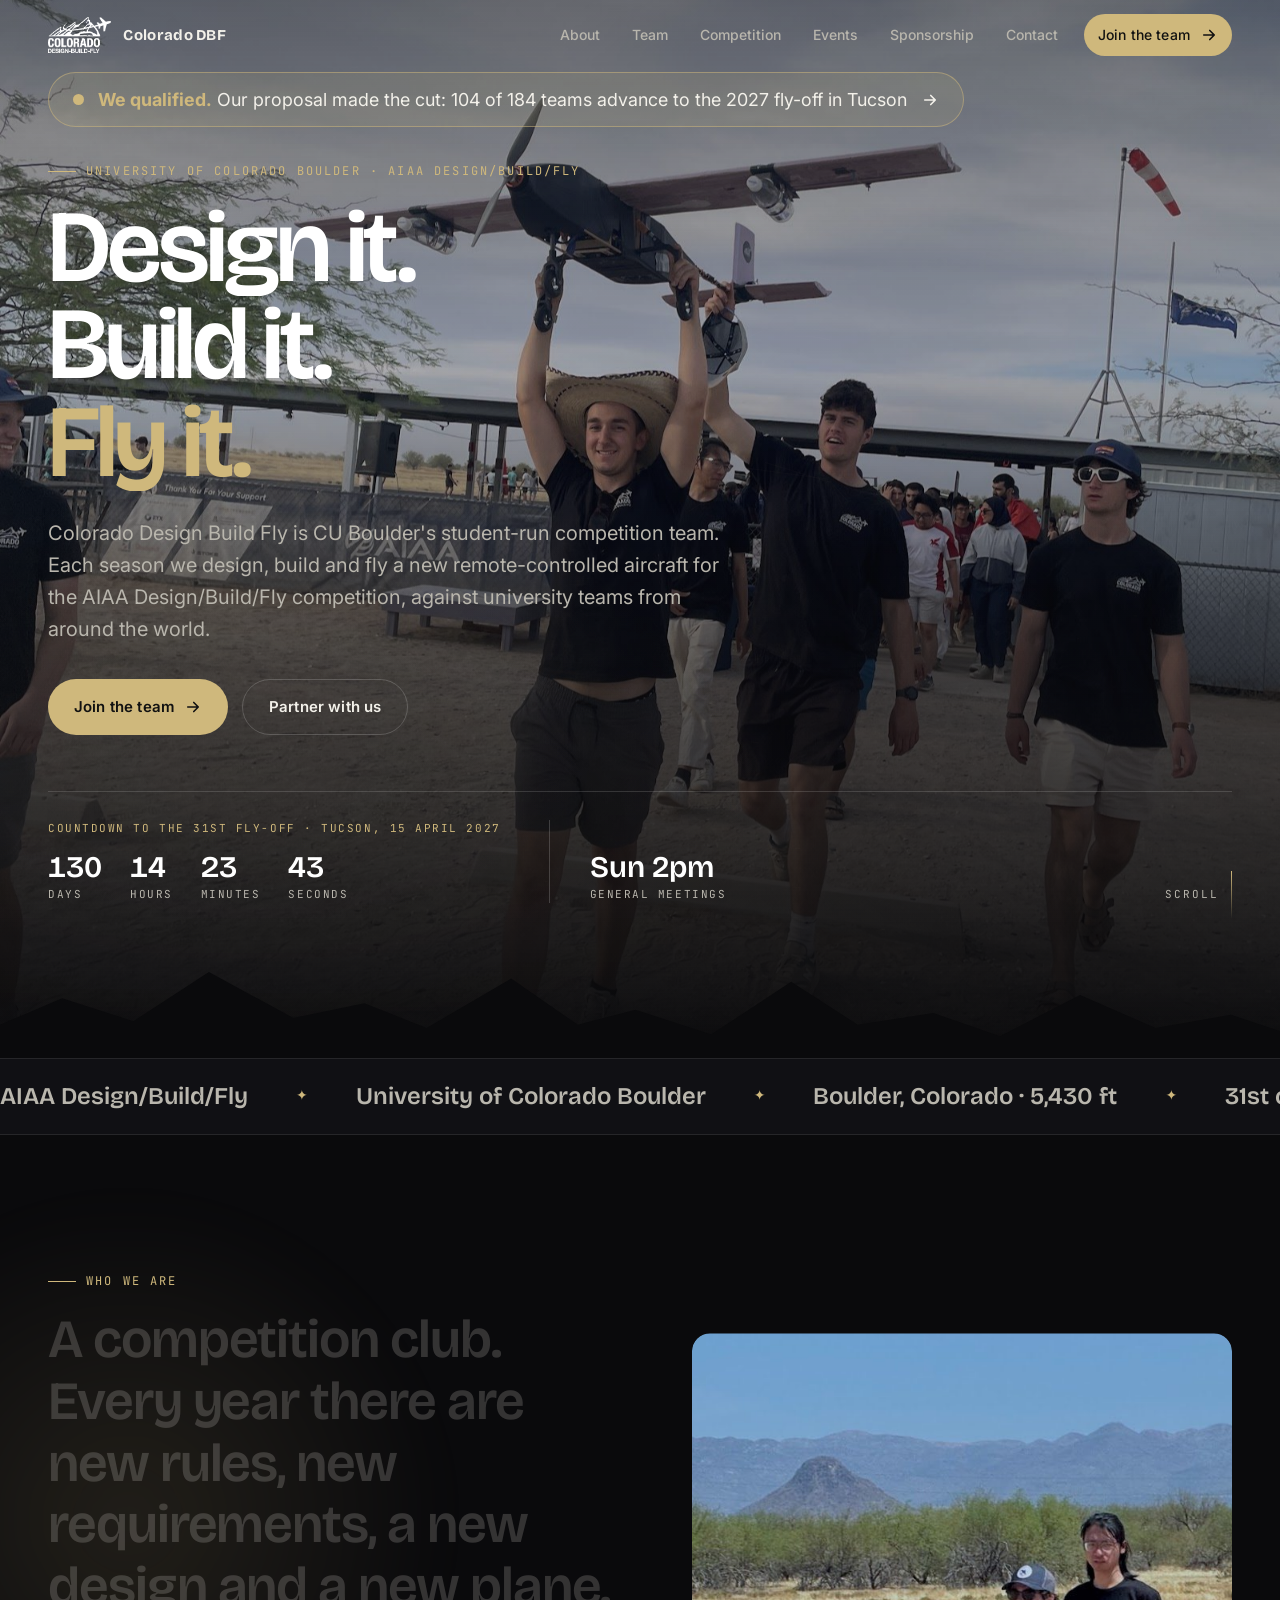
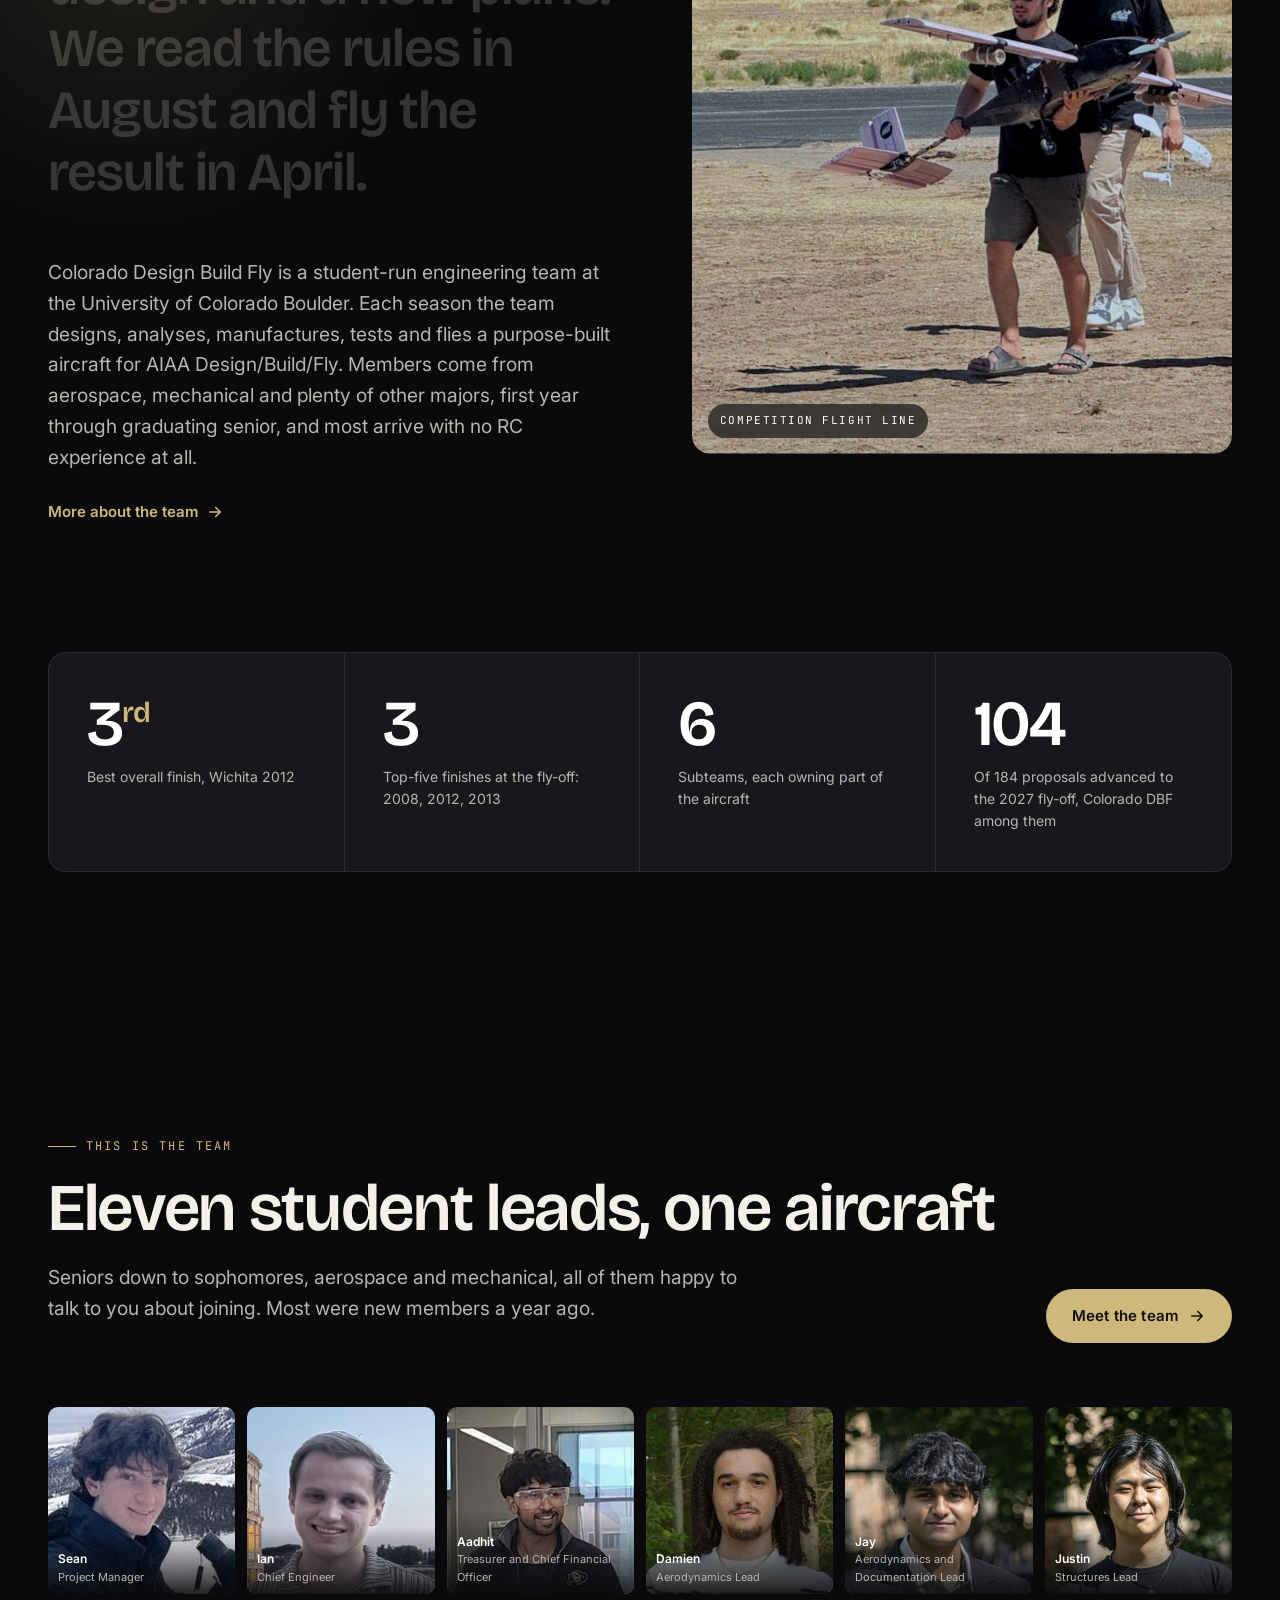
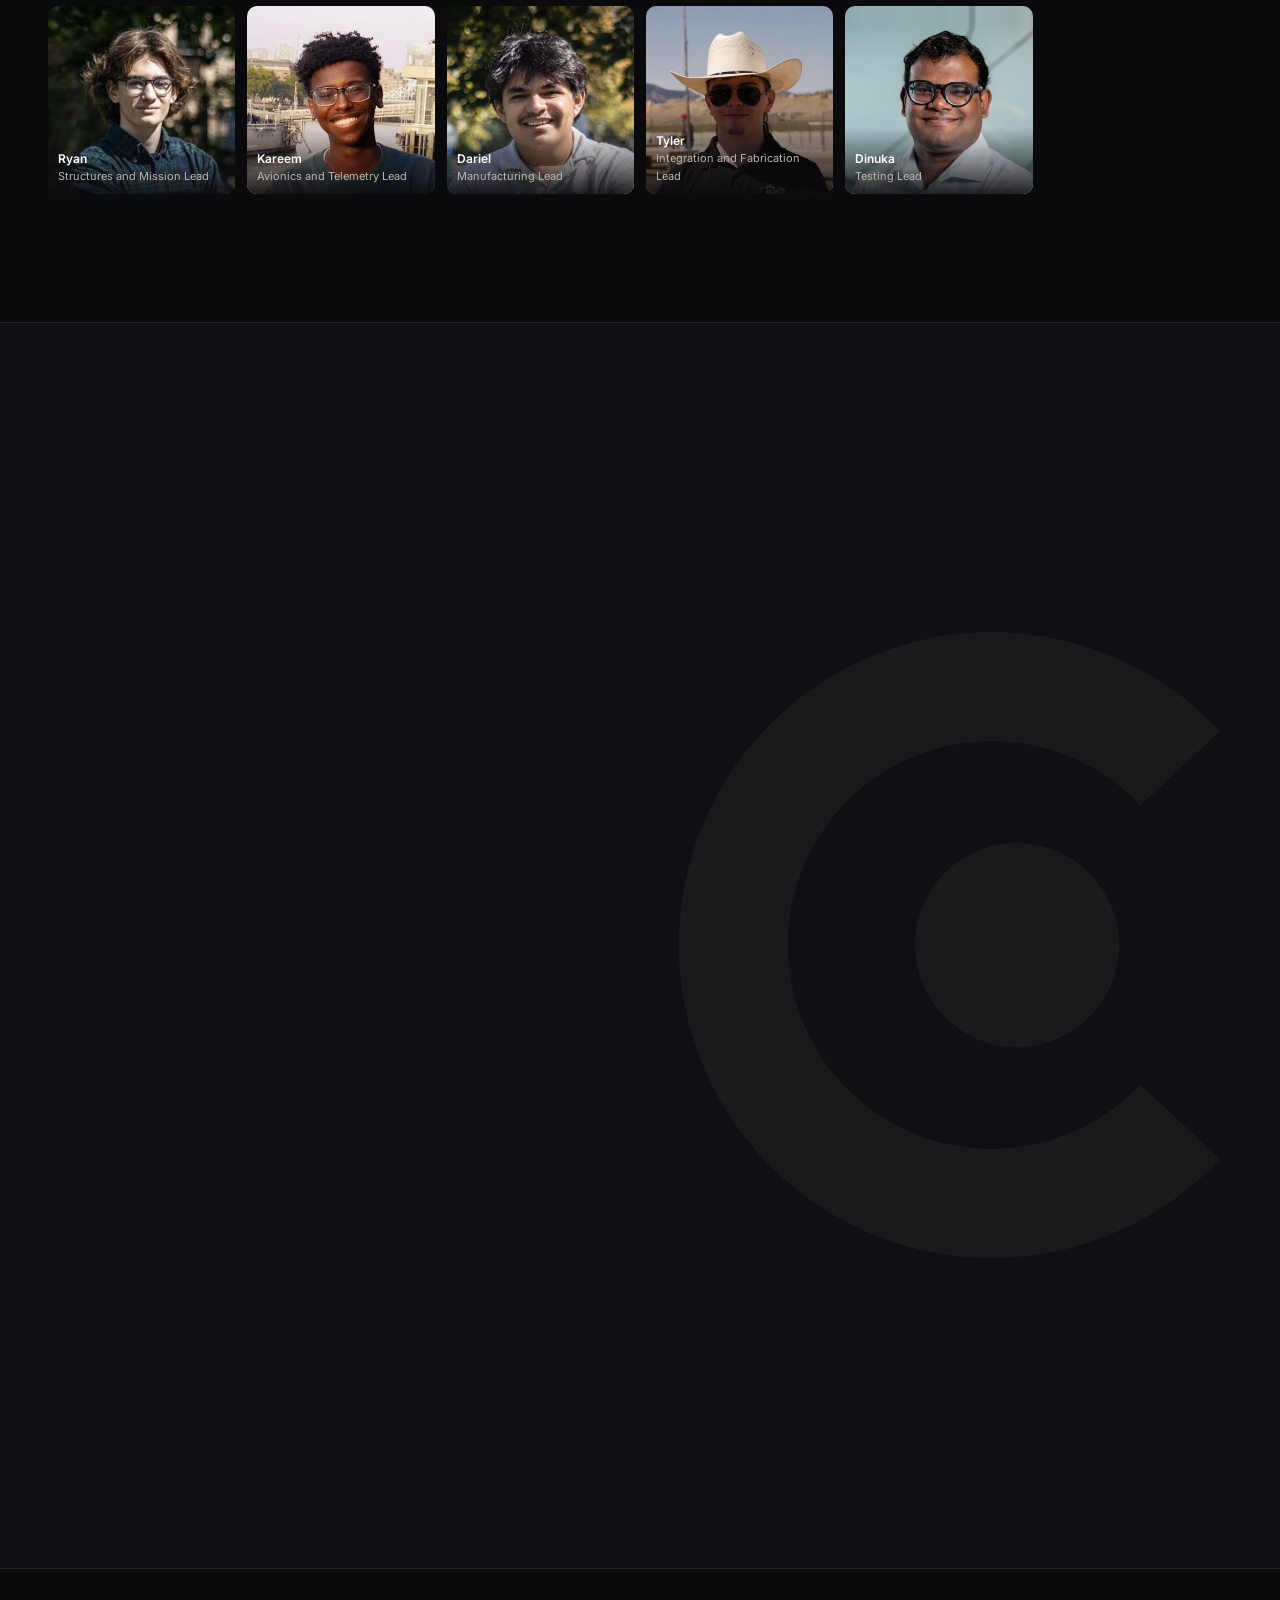
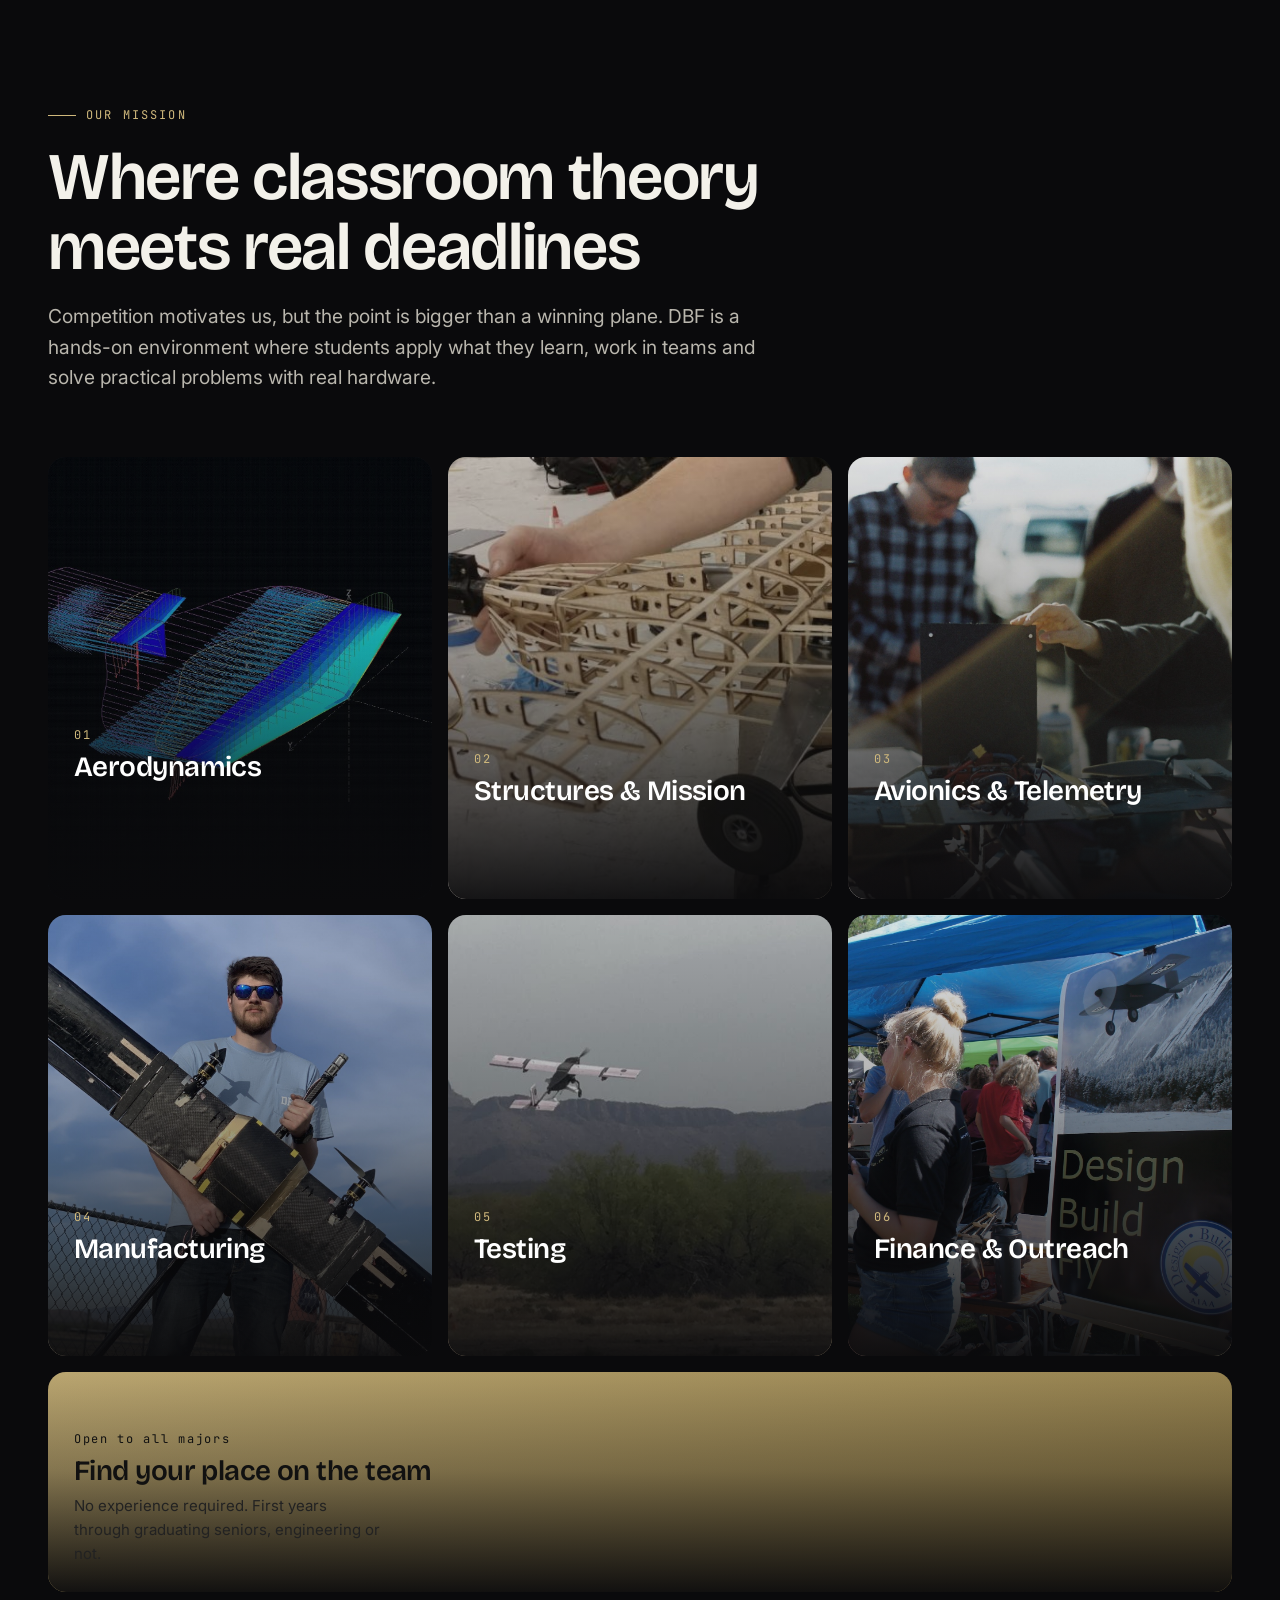
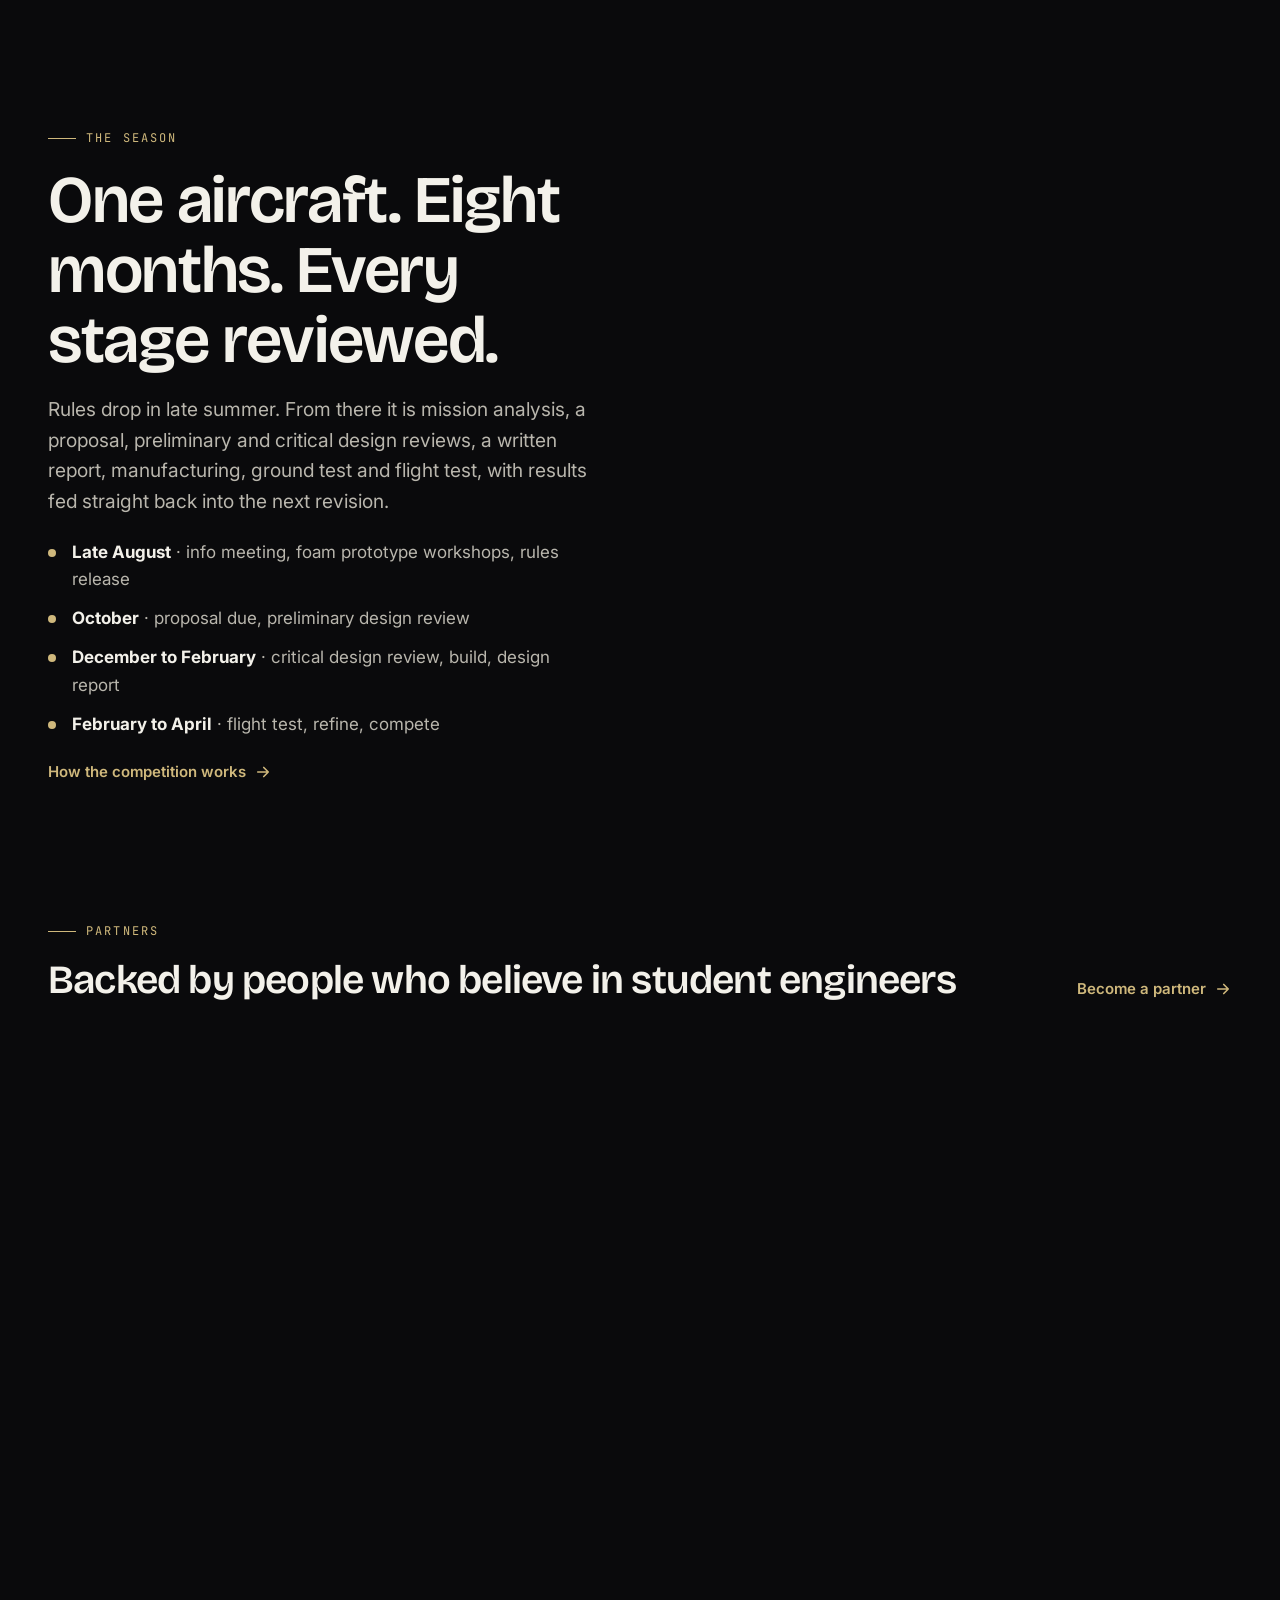
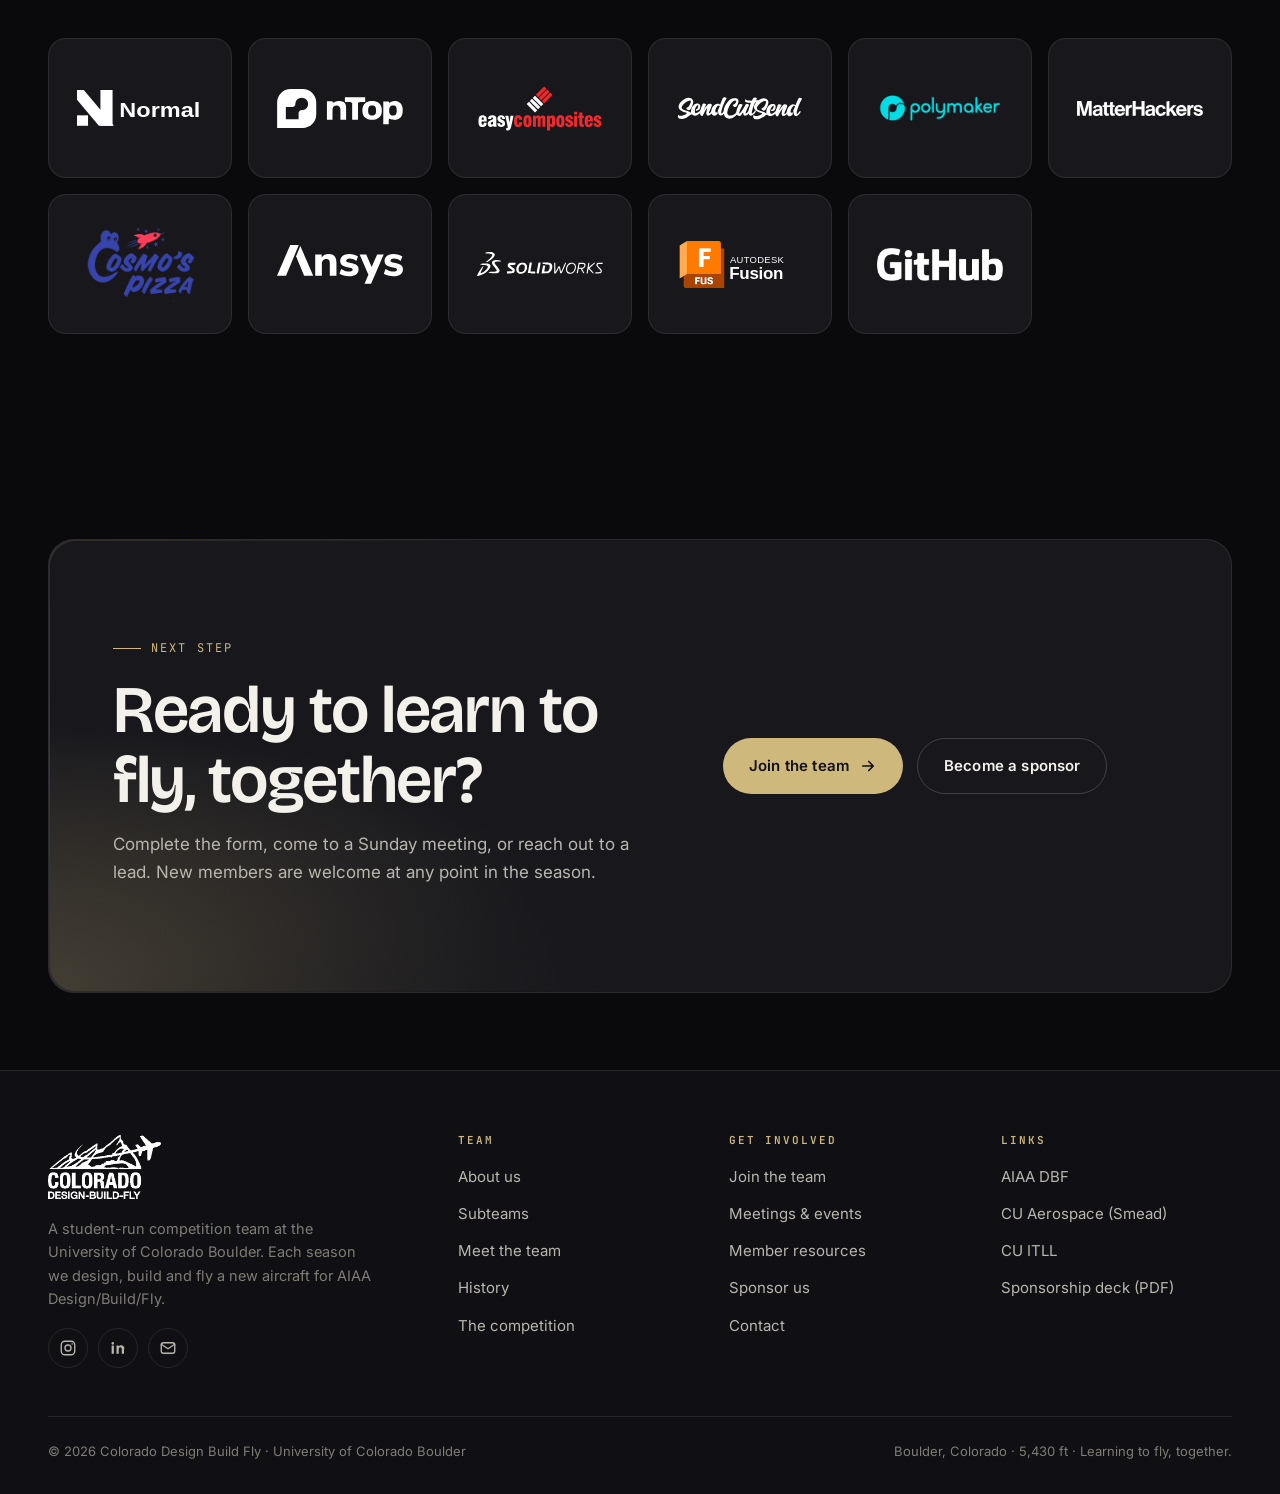
==== commit 1593c4ef: "Make the qualification banner bigger" ====
--- a/index.html
+++ b/index.html
@@ -17,7 +17,7 @@
   <link rel="preconnect" href="https://fonts.googleapis.com">
   <link rel="preconnect" href="https://fonts.gstatic.com" crossorigin>
   <link href="https://fonts.googleapis.com/css2?family=Bricolage+Grotesque:opsz,wght@12..96,500;12..96,600;12..96,700&family=Inter:wght@400;500;600&family=JetBrains+Mono:wght@400;600&display=swap" rel="stylesheet">
-  <link rel="stylesheet" href="assets/css/style.css?v=52146f76">
+  <link rel="stylesheet" href="assets/css/style.css?v=56ffcff2">
 </head>
 <body>
 <a class="skip" href="#main">Skip to content</a>
--- a/assets/css/style.css
+++ b/assets/css/style.css
@@ -648,10 +648,11 @@
 @media (max-width: 600px) { .spot { grid-template-rows: 160px auto; } .spot__body { padding: 20px 20px 24px; } }
 
 /* Qualification announcement in the hero */
-.announce { display: flex; width: fit-content; max-width: 100%; align-items: center; gap: 10px; margin-bottom: 22px; padding: 9px 16px; border: 1px solid rgba(207, 184, 124, 0.5); border-radius: 999px; background: rgba(207, 184, 124, 0.12); color: var(--text); font-size: 14px; line-height: 1.35; text-decoration: none; opacity: 0; animation: fadeUp 1s .1s var(--ease-out) forwards; transition: background 0.3s, border-color 0.3s; }
+.announce { display: flex; width: fit-content; max-width: 100%; align-items: center; gap: 10px; margin-bottom: 26px; padding: 14px 24px; gap: 14px; border: 1px solid rgba(207, 184, 124, 0.5); border-radius: 999px; background: rgba(207, 184, 124, 0.12); color: var(--text); font-size: clamp(16px, 1.4vw, 19px); line-height: 1.4; text-decoration: none; opacity: 0; animation: fadeUp 1s .1s var(--ease-out) forwards; transition: background 0.3s, border-color 0.3s; }
 .announce:hover { background: rgba(207, 184, 124, 0.2); border-color: var(--gold); }
-.announce b { color: var(--gold); font-weight: 600; }
-.announce__dot { width: 8px; height: 8px; flex: none; border-radius: 50%; background: var(--gold); box-shadow: 0 0 0 0 rgba(207, 184, 124, 0.6); animation: pulse 2s infinite; }
+.announce b { color: var(--gold); font-weight: 700; }
+.announce .arrow { width: 18px; height: 18px; flex: none; }
+.announce__dot { width: 11px; height: 11px; flex: none; border-radius: 50%; background: var(--gold); box-shadow: 0 0 0 0 rgba(207, 184, 124, 0.6); animation: pulse 2s infinite; }
 @keyframes pulse { 70% { box-shadow: 0 0 0 10px rgba(207, 184, 124, 0); } 100% { box-shadow: 0 0 0 0 rgba(207, 184, 124, 0); } }
 @media (prefers-reduced-motion: reduce) { .announce__dot { animation: none; } }
-@media (max-width: 600px) { .announce { font-size: 13px; border-radius: 16px; align-items: flex-start; } .announce__dot { margin-top: 5px; } .announce .arrow { margin-top: 2px; flex: none; } }
+@media (max-width: 600px) { .announce { font-size: 15px; padding: 12px 16px; border-radius: 16px; align-items: flex-start; } .announce__dot { margin-top: 6px; } .announce .arrow { margin-top: 2px; flex: none; } }
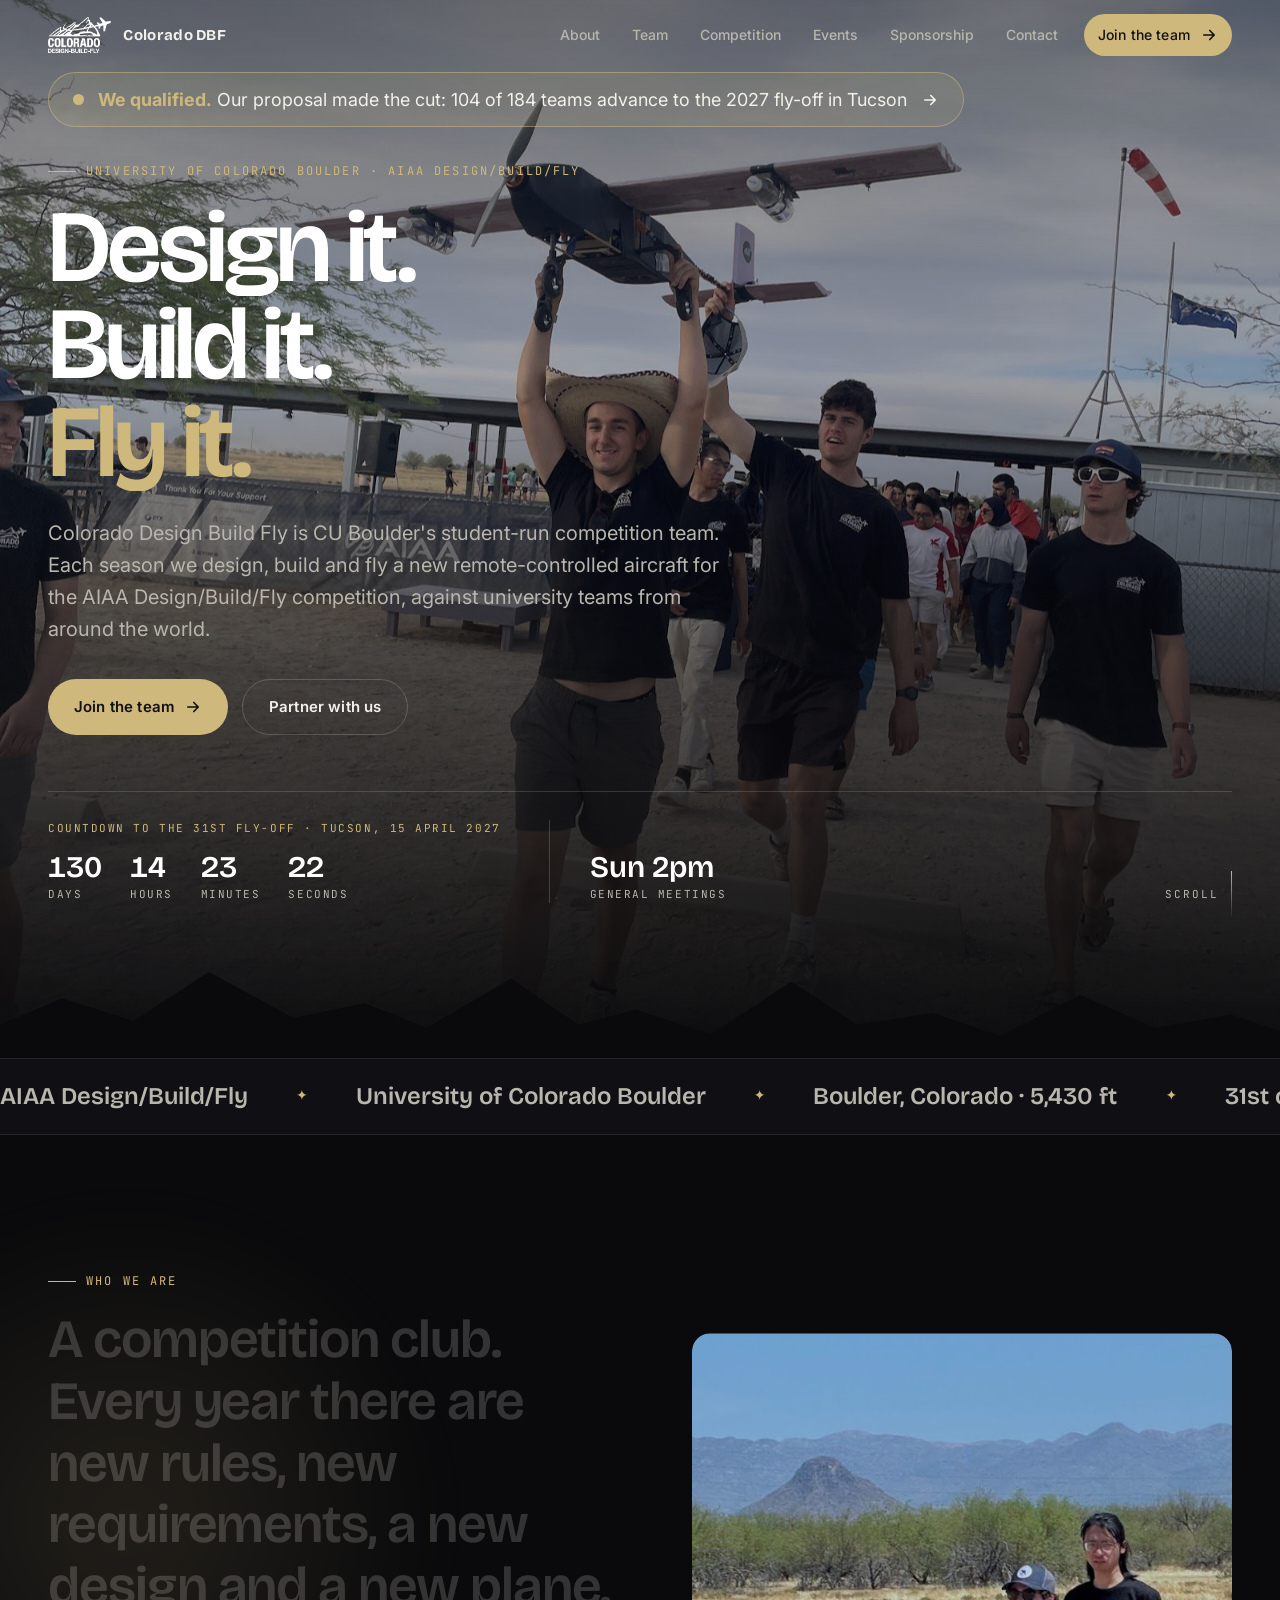
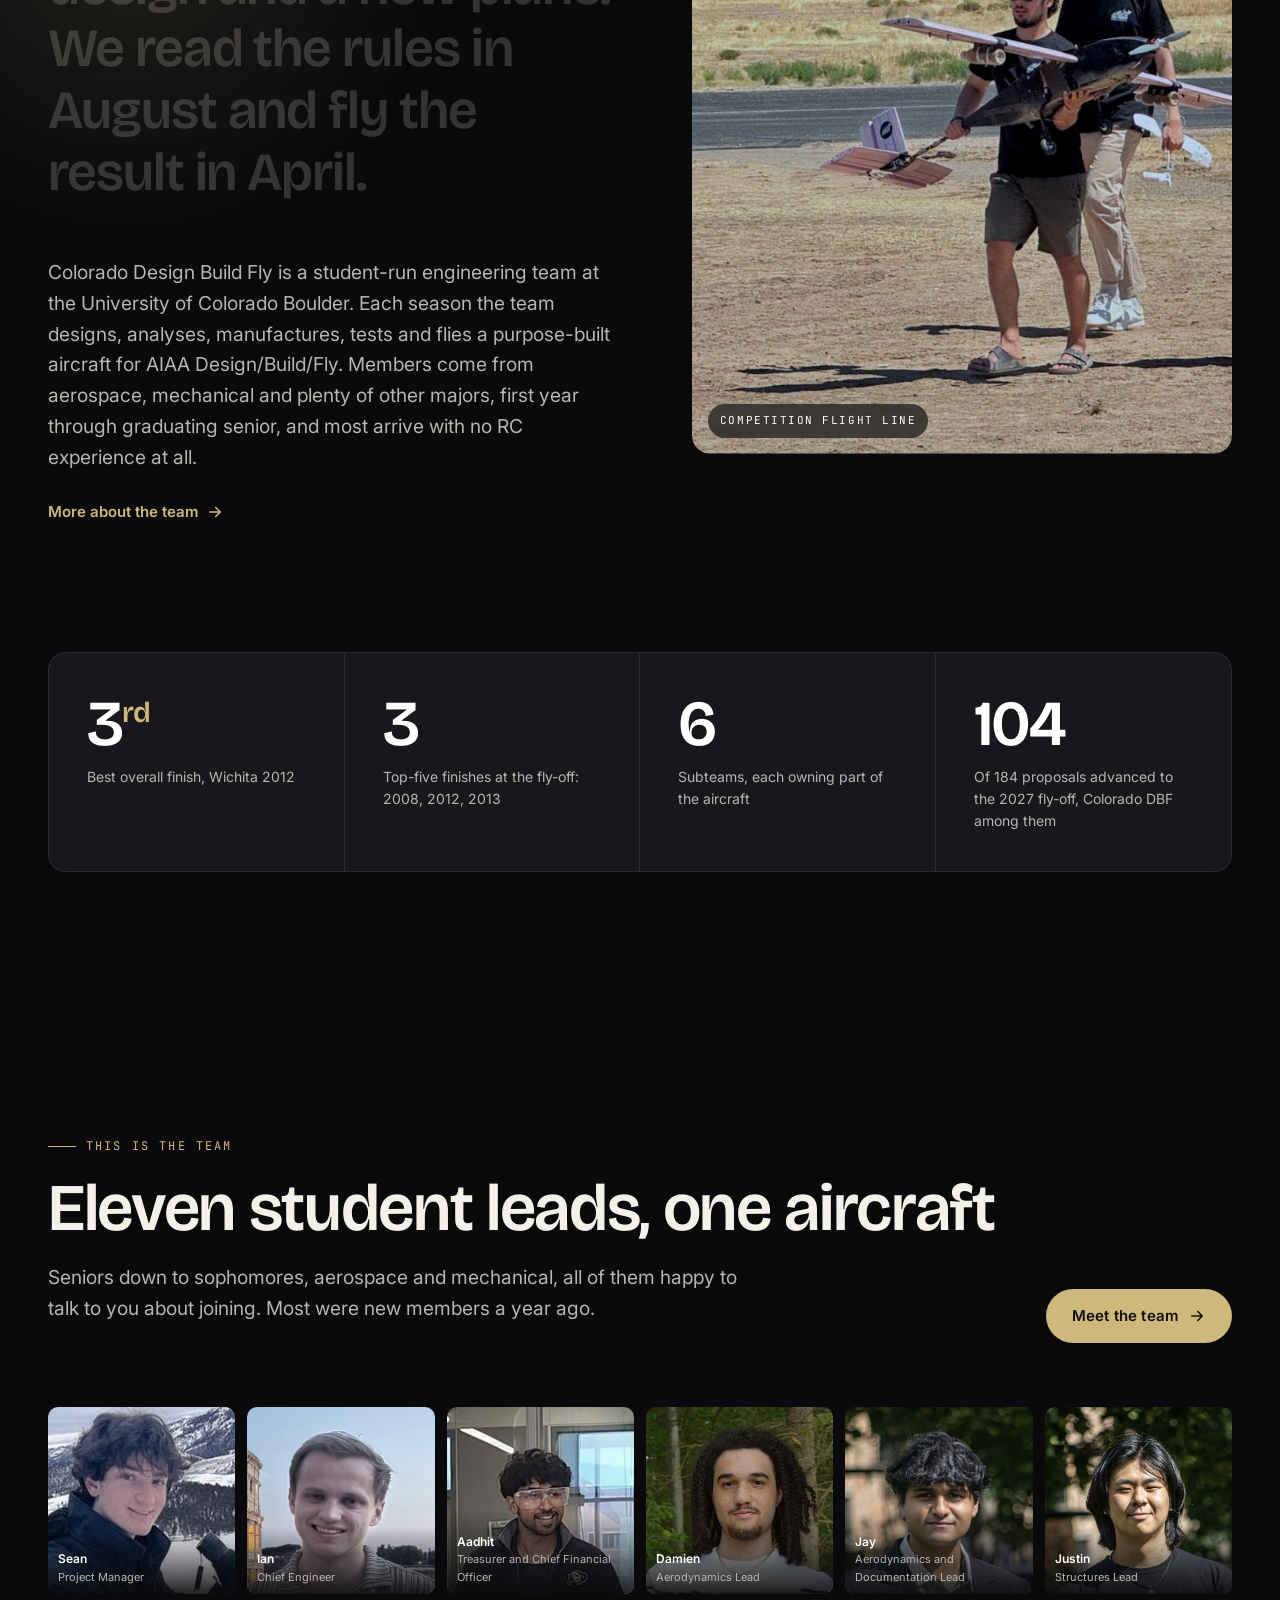
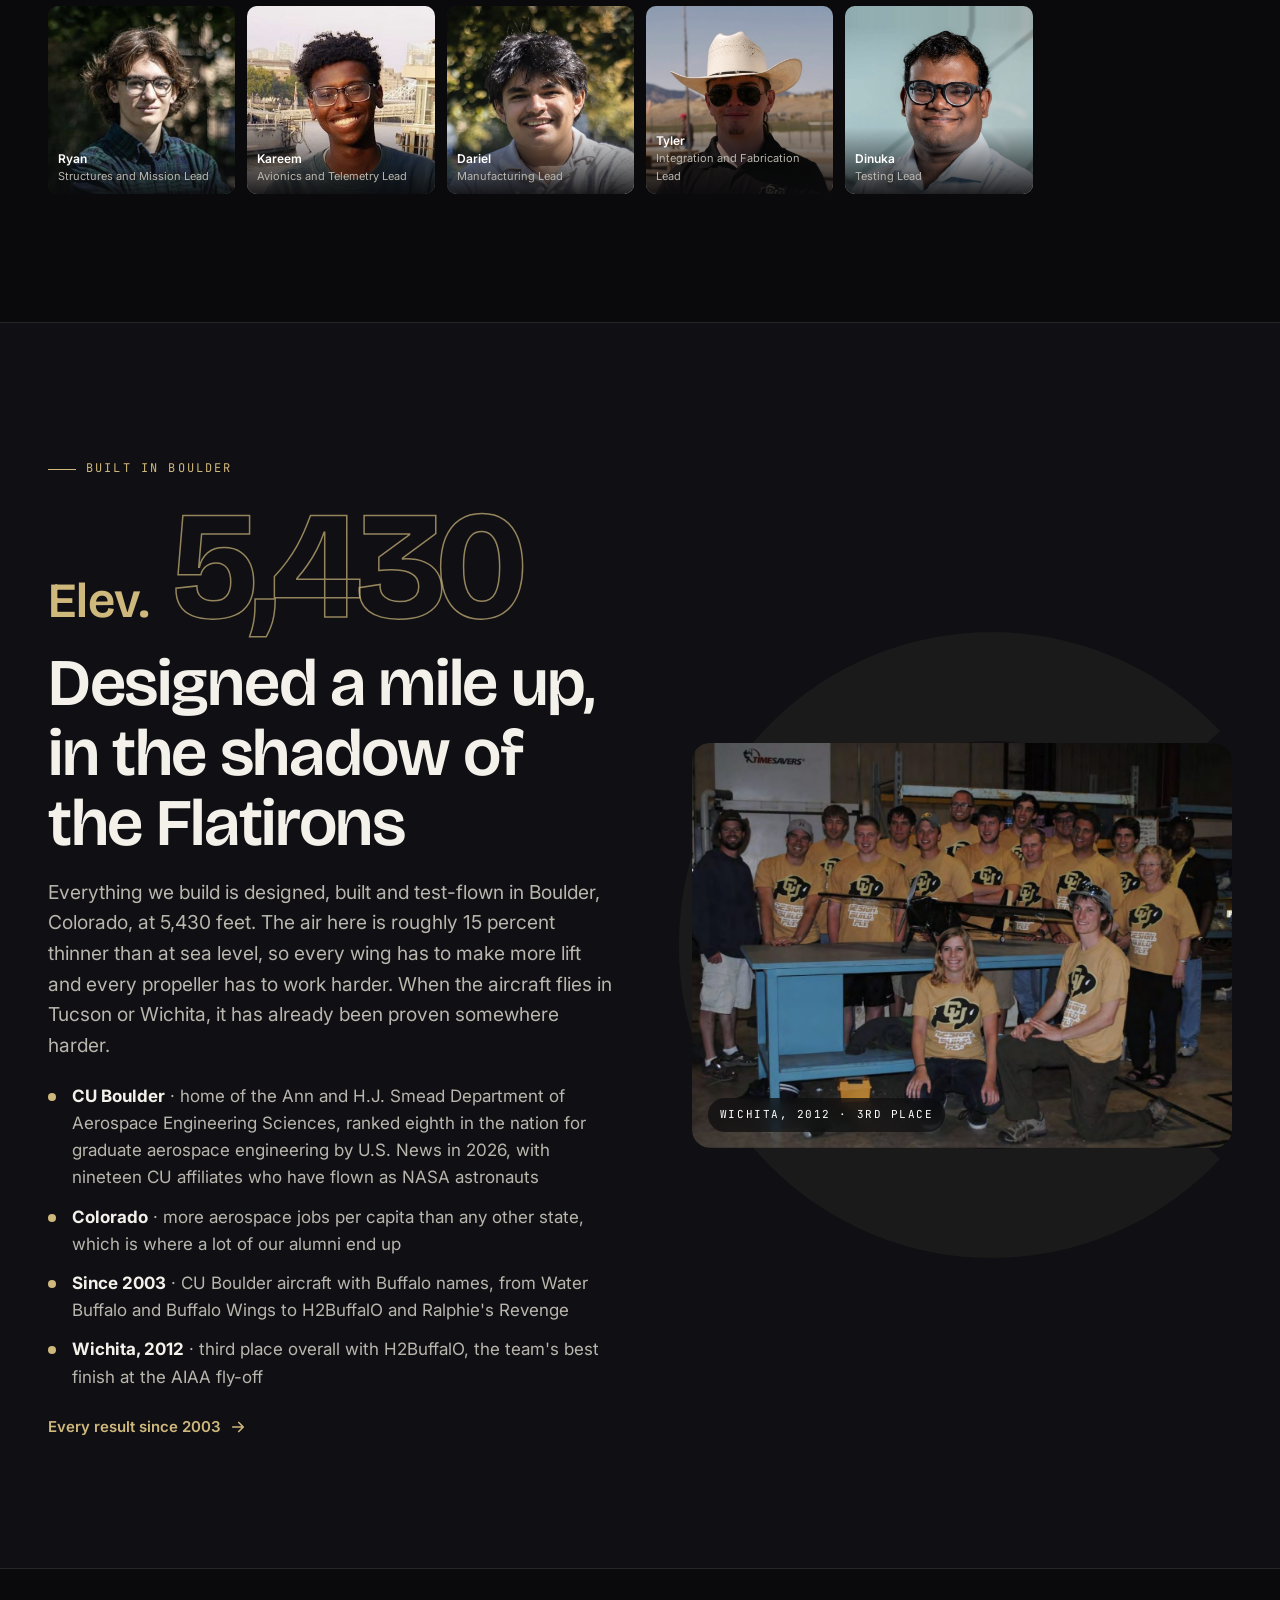
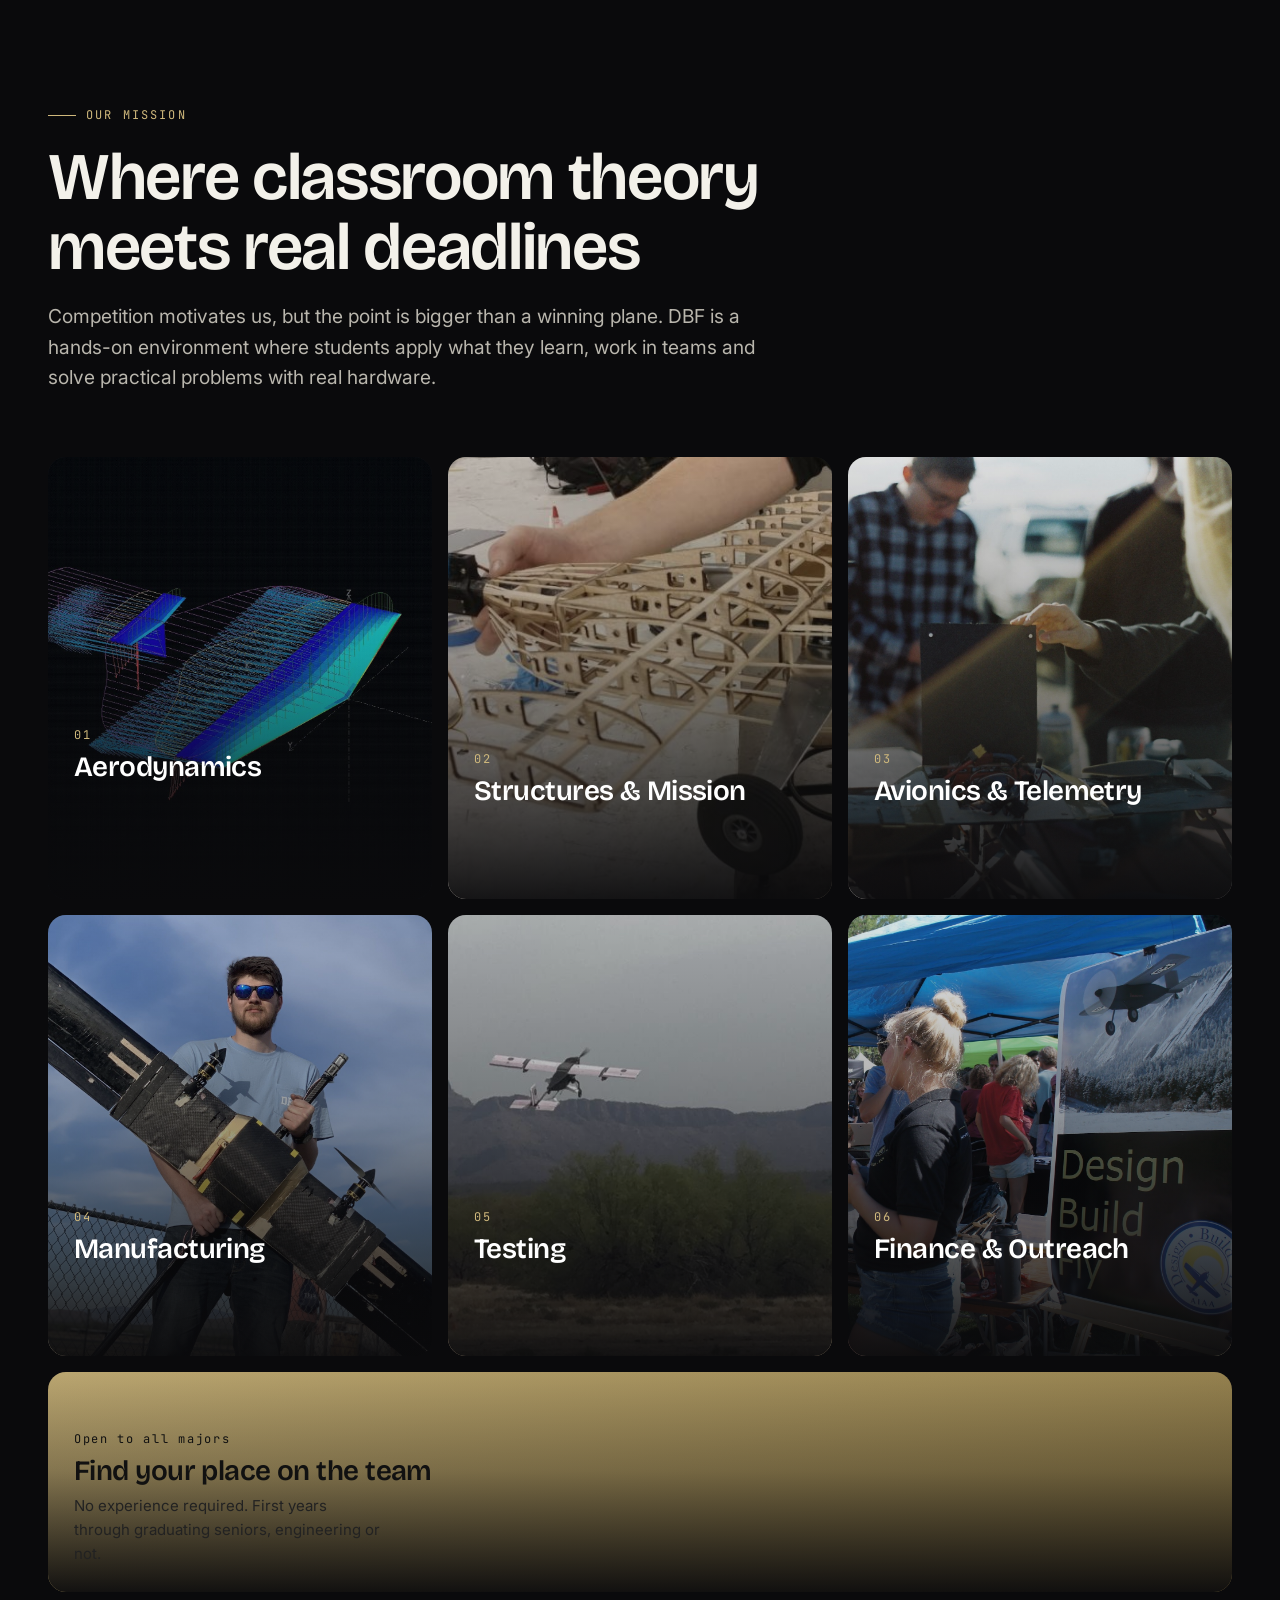
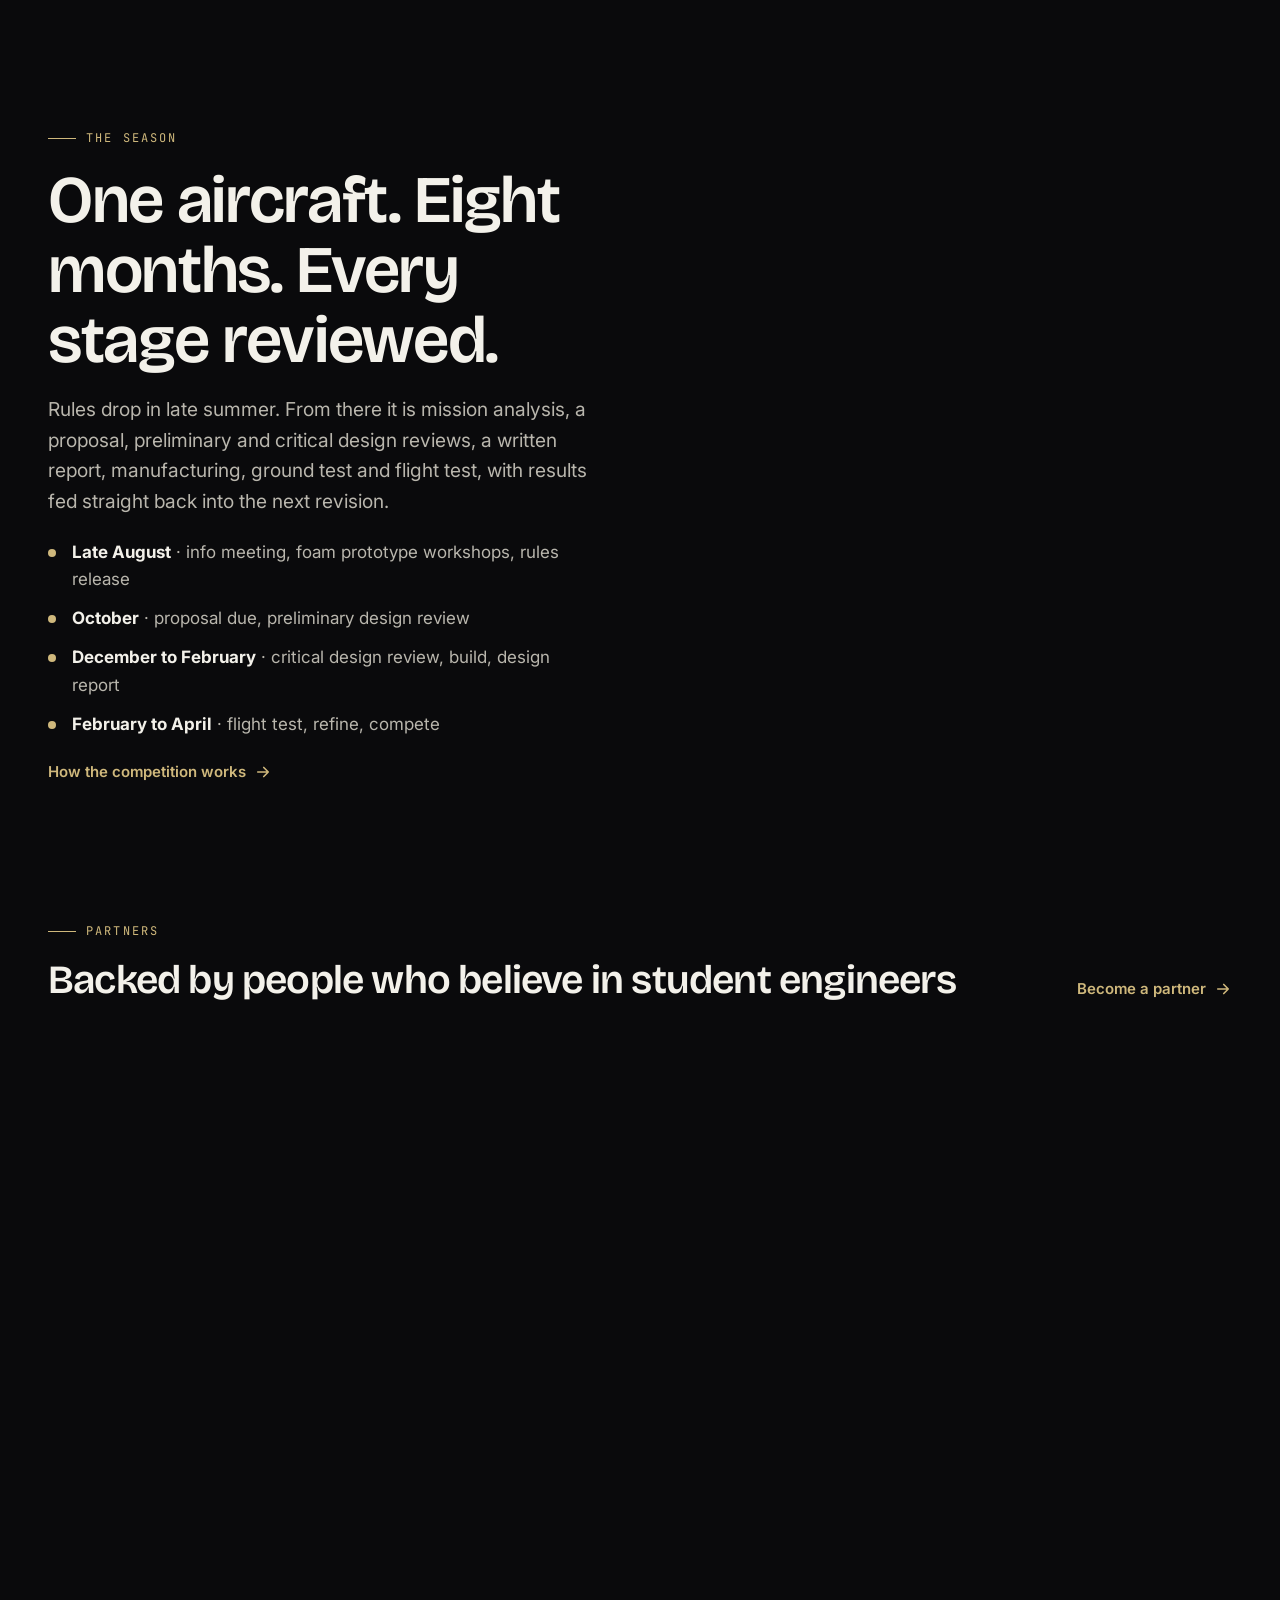
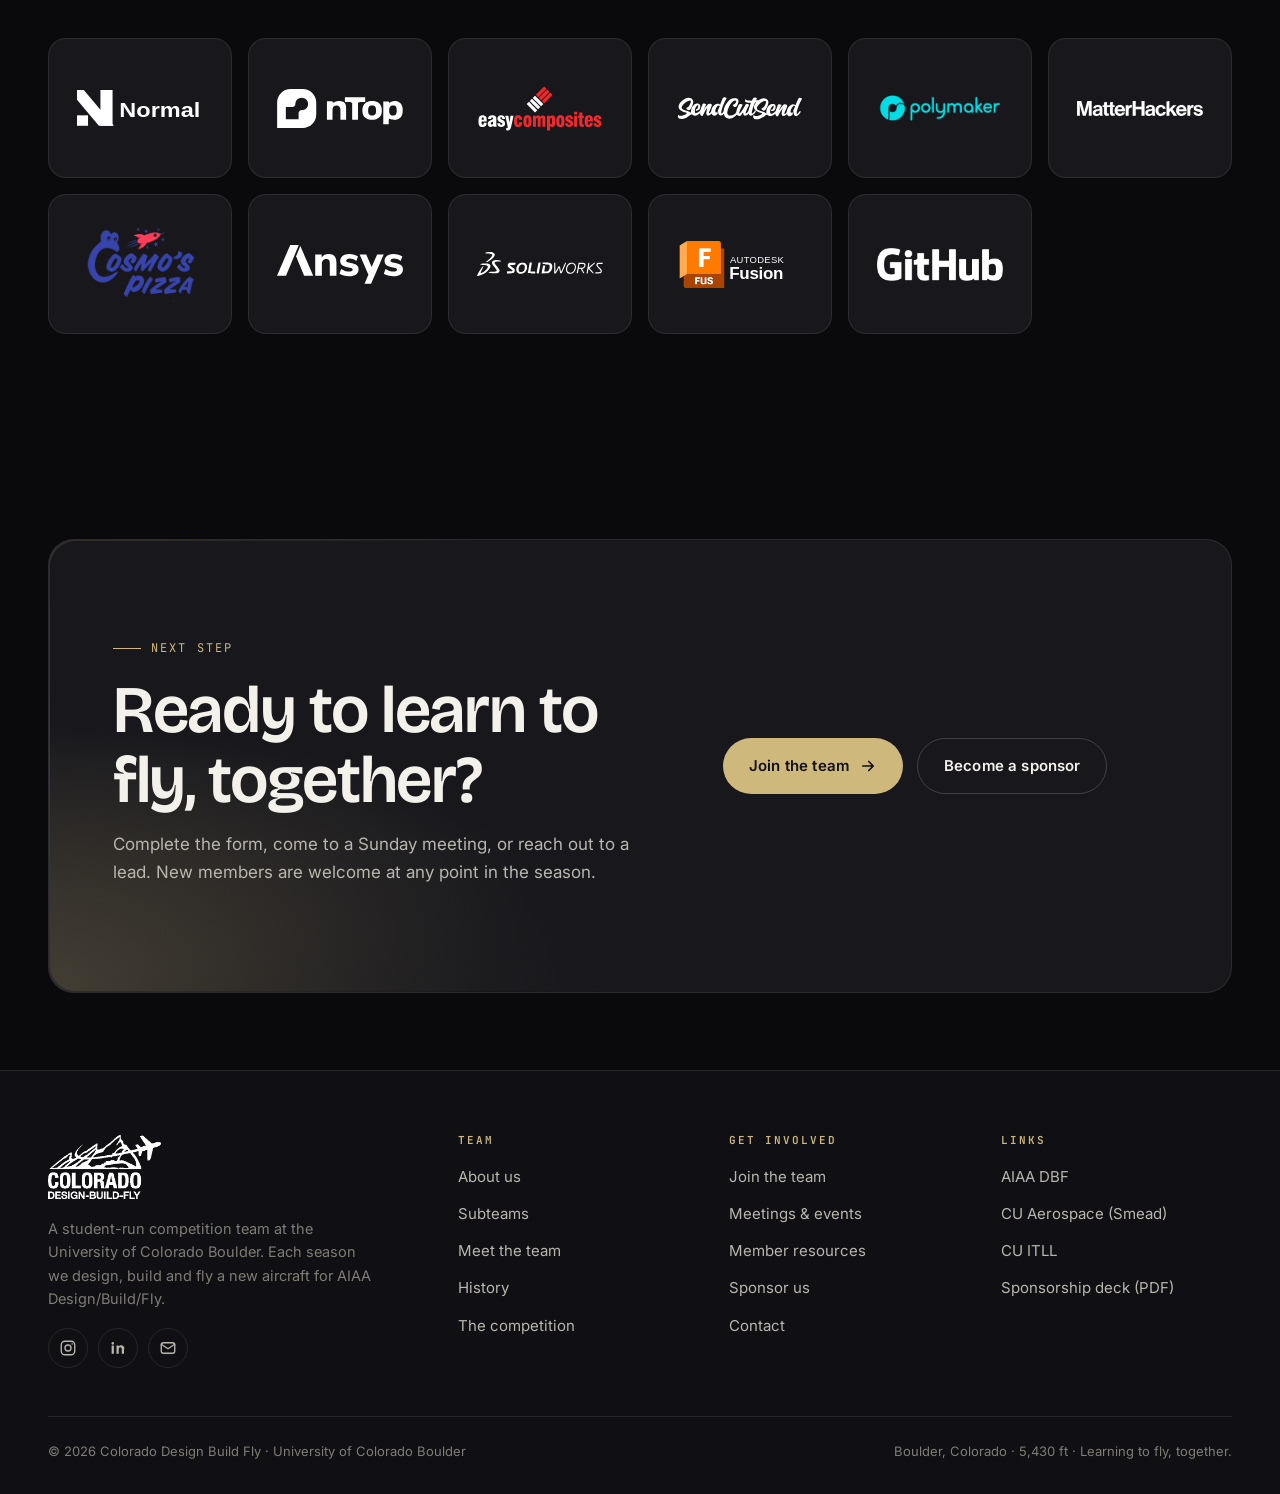
==== commit 2a01212a: "Hide the qualification banner when the design report is due" ====
--- a/index.html
+++ b/index.html
@@ -17,7 +17,7 @@
   <link rel="preconnect" href="https://fonts.googleapis.com">
   <link rel="preconnect" href="https://fonts.gstatic.com" crossorigin>
   <link href="https://fonts.googleapis.com/css2?family=Bricolage+Grotesque:opsz,wght@12..96,500;12..96,600;12..96,700&family=Inter:wght@400;500;600&family=JetBrains+Mono:wght@400;600&display=swap" rel="stylesheet">
-  <link rel="stylesheet" href="assets/css/style.css?v=56ffcff2">
+  <link rel="stylesheet" href="assets/css/style.css?v=367faccb">
 </head>
 <body>
 <a class="skip" href="#main">Skip to content</a>
@@ -46,7 +46,7 @@
   <div class="hero__shade"></div>
   <canvas class="hero__flow" aria-hidden="true"></canvas>
   <div class="wrap hero__inner">
-    <a class="announce" href="competition.html#season"><span class="announce__dot"></span><span><b>We qualified.</b> Our proposal made the cut: 104 of 184 teams advance to the 2027 fly-off in Tucson</span><svg class="arrow" width="14" height="14" viewBox="0 0 24 24" fill="none" stroke="currentColor" stroke-width="2.2" stroke-linecap="round" stroke-linejoin="round"><path d="M5 12h14M13 6l6 6-6 6"/></svg></a>
+    <a class="announce" href="competition.html#season" data-until="2027-02-19T17:00:00-05:00"><span class="announce__dot"></span><span><b>We qualified.</b> Our proposal made the cut: 104 of 184 teams advance to the 2027 fly-off in Tucson</span><svg class="arrow" width="14" height="14" viewBox="0 0 24 24" fill="none" stroke="currentColor" stroke-width="2.2" stroke-linecap="round" stroke-linejoin="round"><path d="M5 12h14M13 6l6 6-6 6"/></svg></a>
     <span class="eyebrow" style="animation:fadeUp 1s .2s var(--ease-out) forwards;opacity:0">University of Colorado Boulder · AIAA Design/Build/Fly</span>
     <h1 class="h-xl hero__title">
       <span class="line"><span>Design it.</span></span>
@@ -339,6 +339,6 @@
     </div>
   </div>
 </footer>
-<script src="assets/js/main.js?v=5e89887b" defer></script>
+<script src="assets/js/main.js?v=4a335173" defer></script>
 </body>
 </html>
--- a/assets/css/style.css
+++ b/assets/css/style.css
@@ -656,3 +656,4 @@
 @keyframes pulse { 70% { box-shadow: 0 0 0 10px rgba(207, 184, 124, 0); } 100% { box-shadow: 0 0 0 0 rgba(207, 184, 124, 0); } }
 @media (prefers-reduced-motion: reduce) { .announce__dot { animation: none; } }
 @media (max-width: 600px) { .announce { font-size: 15px; padding: 12px 16px; border-radius: 16px; align-items: flex-start; } .announce__dot { margin-top: 6px; } .announce .arrow { margin-top: 2px; flex: none; } }
+.announce[hidden] { display: none; }
